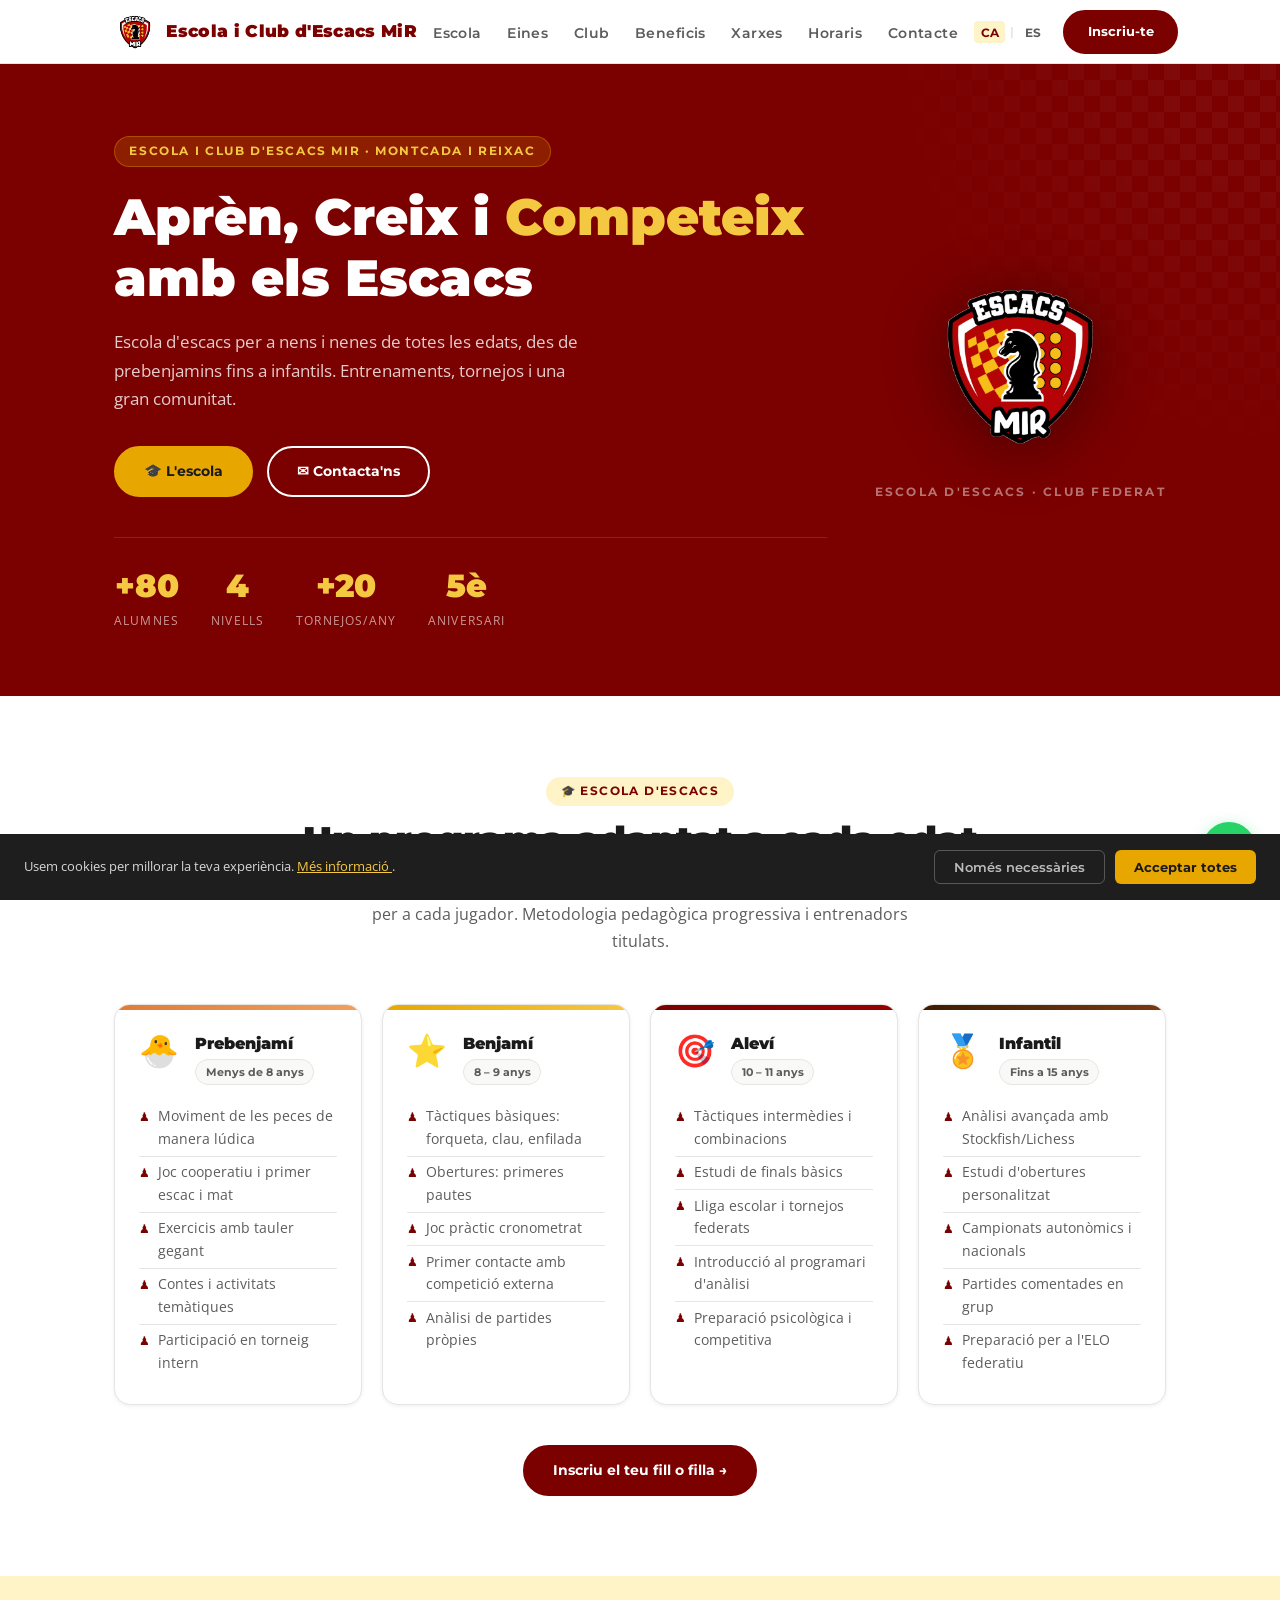
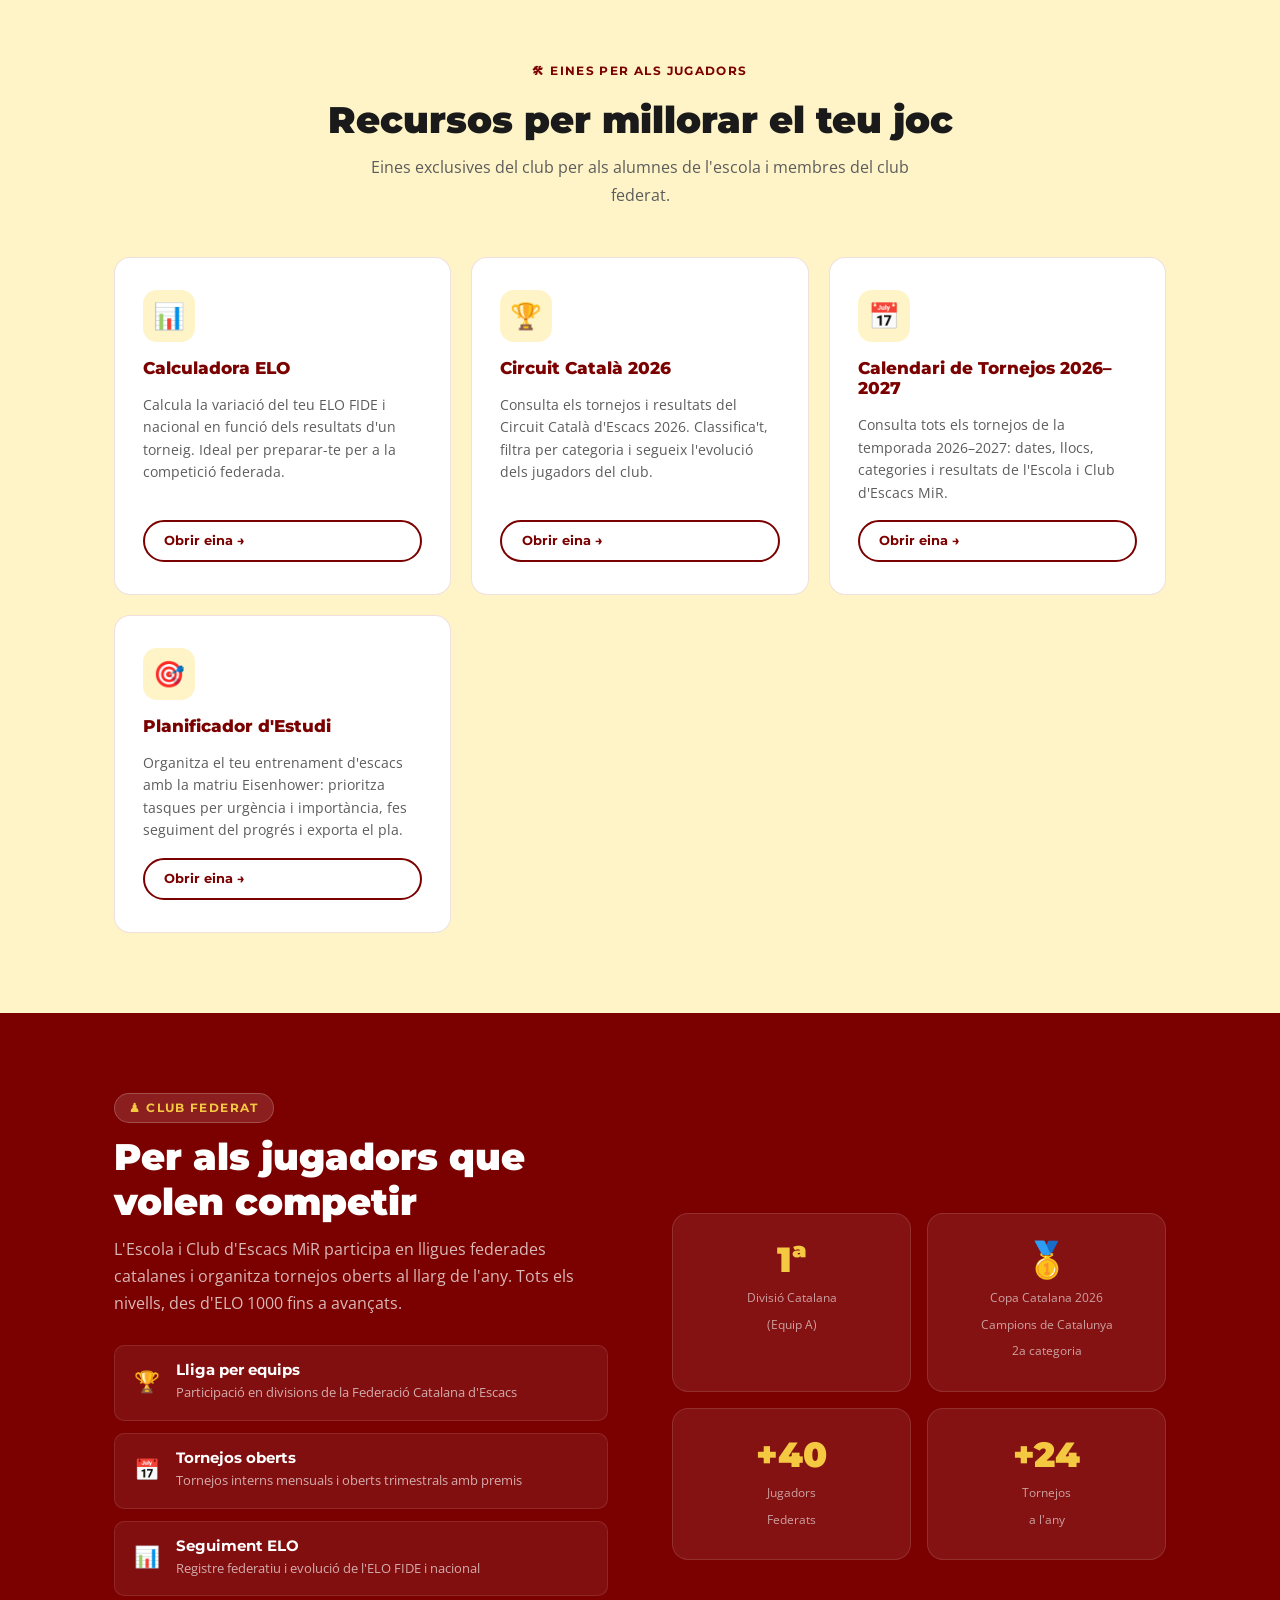
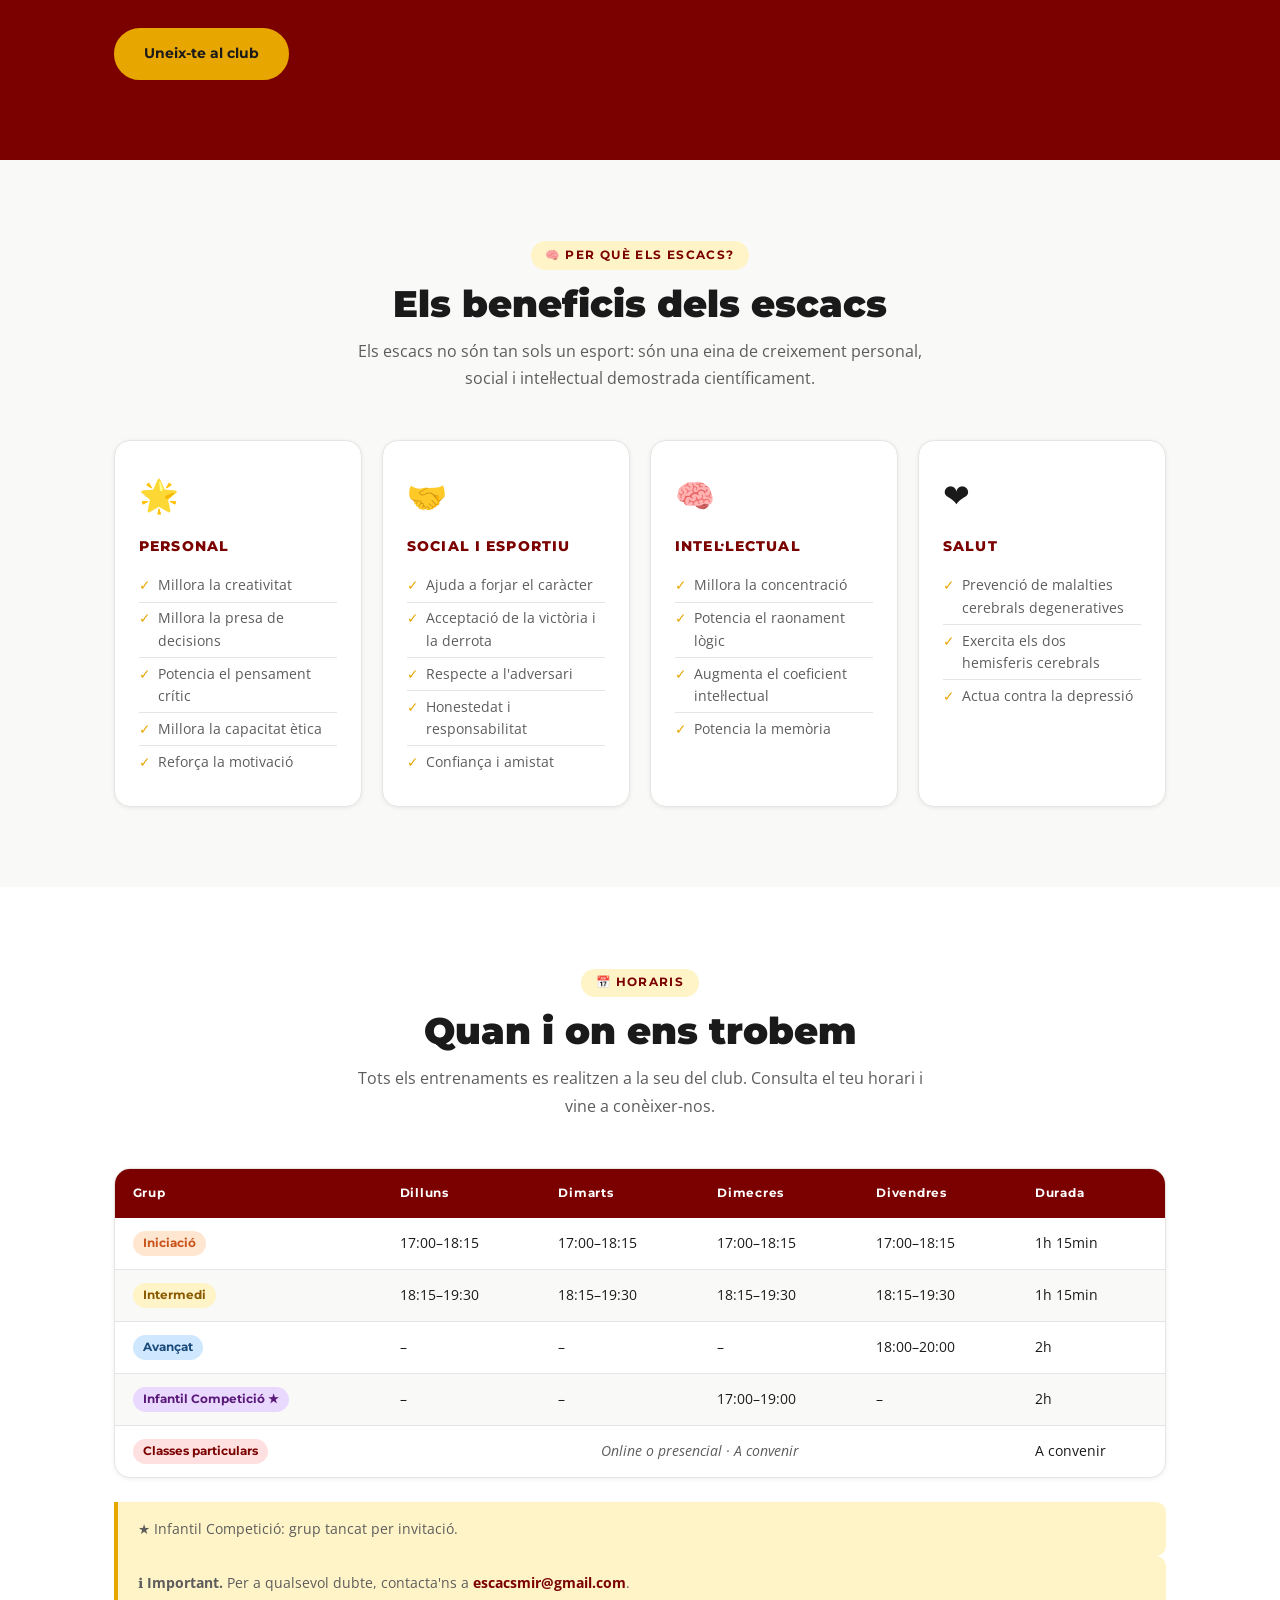
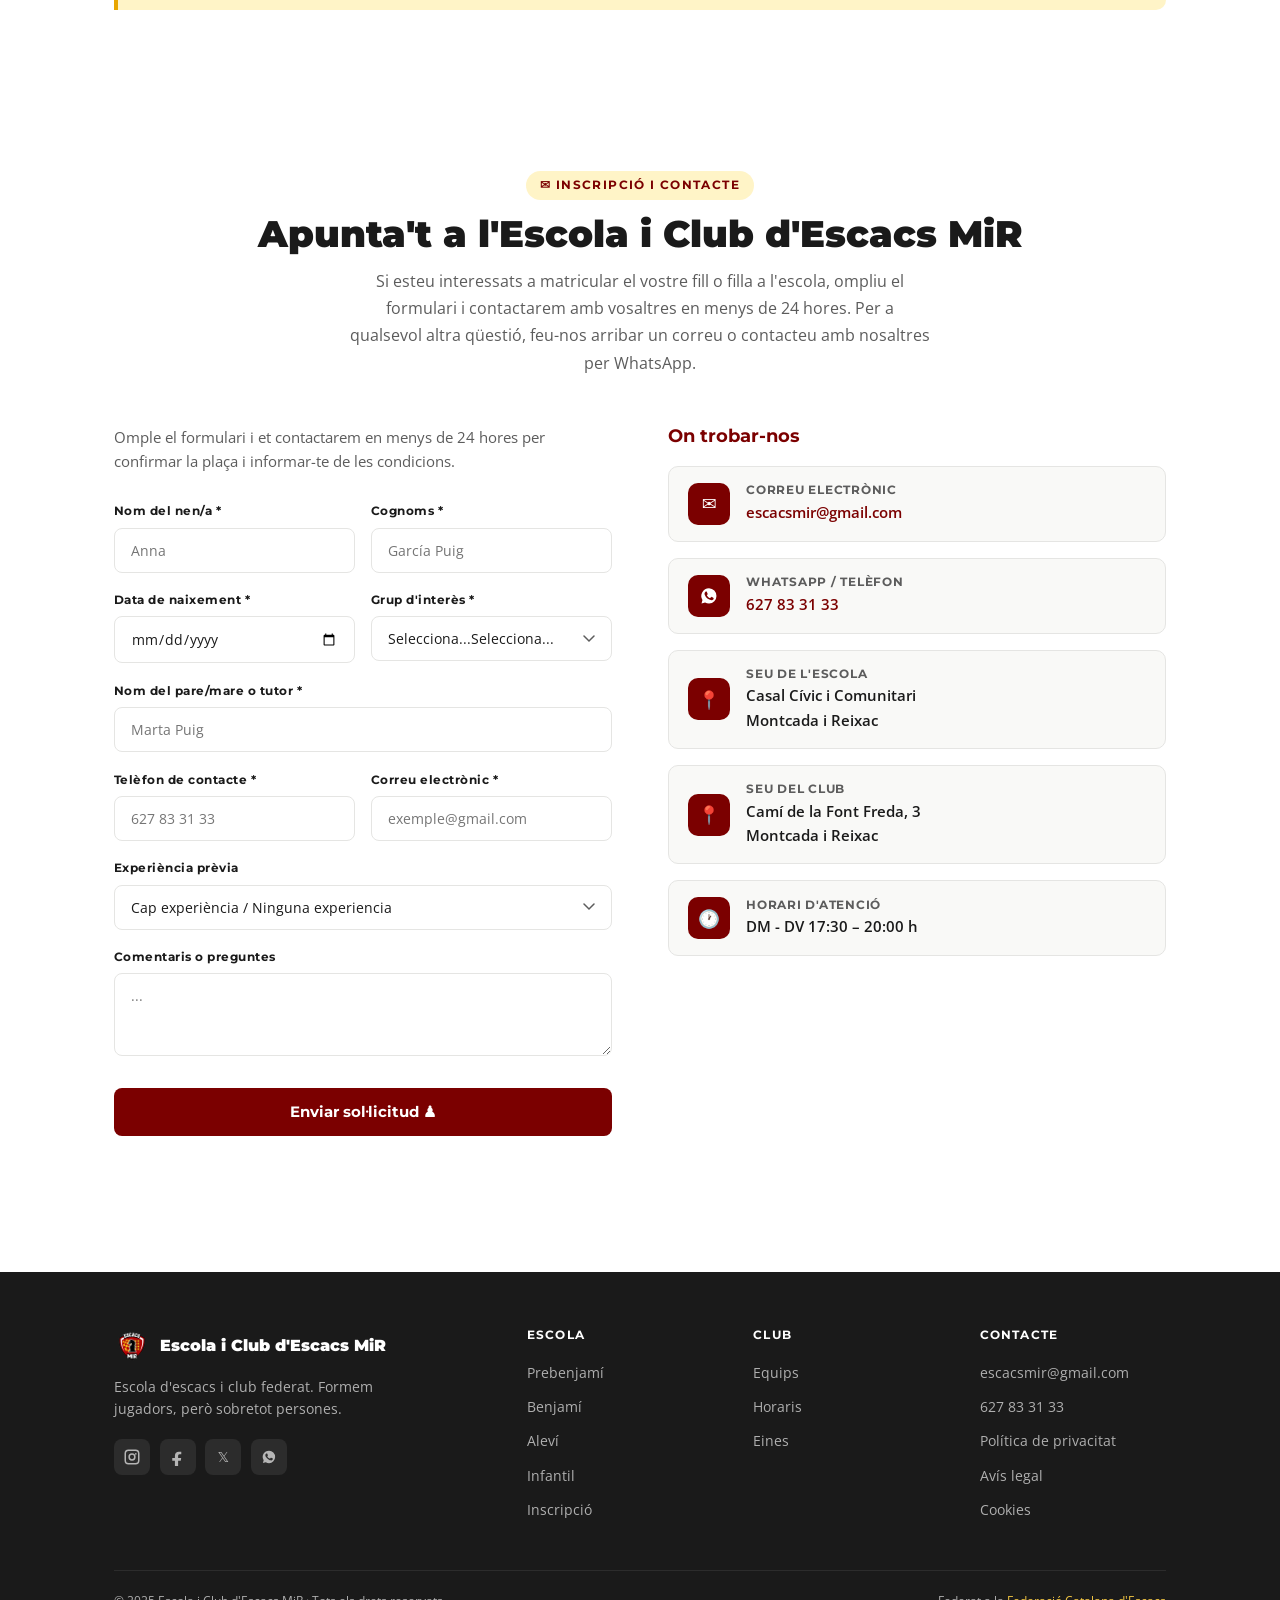
==== index.html @ c624a6e3 "fix: corregeix textos en catala" ====
<!DOCTYPE html>
<html lang="ca">
<head>
  <meta charset="UTF-8" />
  <meta name="viewport" content="width=device-width, initial-scale=1.0" />
  <title>Escola i Club d'Escacs MiR – Escola i Club Federat · Montcada i Reixac</title>
  <meta name="description" content="Escola i Club d'Escacs MiR: escola d'escacs per a nens de totes les edats i club federat federat. Aprèn, creix i competeix amb nosaltres a Montcada i Reixac." />

  <!-- Fonts -->
  <link rel="preconnect" href="https://fonts.googleapis.com" />
  <link href="https://fonts.googleapis.com/css2?family=Montserrat:wght@400;600;700;900&family=Open+Sans:wght@400;600&display=swap" rel="stylesheet" />

  <!-- CSS: tokens first, always -->
  <link rel="stylesheet" href="css/tokens.css" />
  <link rel="stylesheet" href="css/base.css" />
  <link rel="stylesheet" href="css/components.css" />

  <!-- Layout -->
  <link rel="stylesheet" href="css/layout/nav.css" />
  <link rel="stylesheet" href="css/layout/footer.css" />

  <!-- Sections -->
  <link rel="stylesheet" href="css/sections/hero.css" />
  <link rel="stylesheet" href="css/sections/escola.css" />
  <link rel="stylesheet" href="css/sections/eines.css" />
  <link rel="stylesheet" href="css/sections/competicio.css" />
  <link rel="stylesheet" href="css/sections/beneficis.css" />
  <link rel="stylesheet" href="css/sections/horaris.css" />
  <link rel="stylesheet" href="css/sections/contacte.css" />
  <link rel="stylesheet" href="css/sections/overlays.css" />
</head>
<body class="lang-ca">

<!-- ── NAVIGATION ── -->
<nav id="main-nav">
  <div class="nav-inner container">

    <a href="#inici" class="nav-logo">
      <img src="assets/logo escola transp.png" alt="Escola i Club d'Escacs MiR" />
      <span class="nav-logo-text">
        <span class="ca">Escola i Club d'Escacs MiR</span>
        <span class="es">Club Ajedrez MiR</span>
      </span>
    </a>

    <ul class="nav-links">
      <li><a href="#escola"><span class="ca">Escola</span><span class="es">Escuela</span></a></li>
      <li><a href="#eines"><span class="ca">Eines</span><span class="es">Herramientas</span></a></li>
      <li><a href="#competicio"><span class="ca">Club</span><span class="es">Club</span></a></li>
      <li><a href="beneficis.html"><span class="ca">Beneficis</span><span class="es">Beneficios</span></a></li>
      <li><a href="xarxes.html"><span class="ca">Xarxes</span><span class="es">Redes</span></a></li>
      <li><a href="#horaris"><span class="ca">Horaris</span><span class="es">Horarios</span></a></li>
      <li><a href="#contacte"><span class="ca">Contacte</span><span class="es">Contacto</span></a></li>
    </ul>

    <div class="nav-right">
      <div class="lang-toggle">
        <button class="lang-btn active" data-lang="ca">CA</button>
        <span>|</span>
        <button class="lang-btn" data-lang="es">ES</button>
      </div>
      <a href="#contacte" class="btn btn-maroon nav-cta">
        <span class="ca">Inscriu-te</span>
        <span class="es">Inscríbete</span>
      </a>
      <button class="nav-hamburger" aria-label="Menú" aria-expanded="false">
        <span></span><span></span><span></span>
      </button>
    </div>

  </div>
</nav>

<!-- ── MOBILE MENU ── -->
<div class="nav-mobile" role="dialog" aria-label="Menú">
  <ul>
    <li><a href="#escola"><span class="ca">Escola</span><span class="es">Escuela</span></a></li>
    <li><a href="#eines"><span class="ca">Eines</span><span class="es">Herramientas</span></a></li>
    <li><a href="#competicio"><span class="ca">Club federat</span><span class="es">Club federado</span></a></li>
    <li><a href="beneficis.html"><span class="ca">Beneficis</span><span class="es">Beneficios</span></a></li>
    <li><a href="xarxes.html"><span class="ca">Xarxes</span><span class="es">Redes</span></a></li>
    <li><a href="#horaris"><span class="ca">Horaris</span><span class="es">Horarios</span></a></li>
    <li><a href="#contacte"><span class="ca">Contacte</span><span class="es">Contacto</span></a></li>
  </ul>
  <a href="#contacte" class="btn btn-maroon">
    <span class="ca">Inscriu-te al club</span>
    <span class="es">Inscríbete al club</span>
  </a>
  <div class="lang-toggle" style="margin-top:1rem;">
    <button class="lang-btn active" data-lang="ca">CA</button>
    <span>|</span>
    <button class="lang-btn" data-lang="es">ES</button>
  </div>
</div>


<!-- ── HERO ── -->
<section class="hero" id="inici">
  <div class="hero-inner container">

    <div class="hero-content">
      <div class="hero-eyebrow">
        <span class="ca">Escola i Club d'Escacs MiR · Montcada i Reixac</span>
        <span class="es">Club Ajedrez MiR · Montcada i Reixac</span>
      </div>
      <h1>
        <span class="ca">Aprèn, Creix i <em>Competeix</em> amb els Escacs</span>
        <span class="es">Aprende, Crece y <em>Compite</em> con el Ajedrez</span>
      </h1>
      <p class="hero-lead">
        <span class="ca">Escola d'escacs per a nens i nenes de totes les edats, des de prebenjamins fins a infantils. Entrenaments, tornejos i una gran comunitat.</span>
        <span class="es">Escuela de ajedrez para niños y niñas de todas las edades, desde pre-benjamines hasta infantiles. Entrenamientos, torneos y una gran comunidad.</span>
      </p>
      <div class="hero-buttons">
        <a href="#escola" class="btn btn-primary">
          <span class="ca">🎓 L'escola</span>
          <span class="es">🎓 La escuela</span>
        </a>
        <a href="#contacte" class="btn btn-outline">
          <span class="ca">✉ Contacta'ns</span>
          <span class="es">✉ Contáctanos</span>
        </a>
      </div>
      <div class="hero-stats">
        <div class="stat-item">
          <span class="stat-num">+80</span>
          <span class="stat-label"><span class="ca">Alumnes</span><span class="es">Alumnos</span></span>
        </div>
        <div class="stat-item">
          <span class="stat-num">4</span>
          <span class="stat-label"><span class="ca">Nivells</span><span class="es">Niveles</span></span>
        </div>
        <div class="stat-item">
          <span class="stat-num">+20</span>
          <span class="stat-label"><span class="ca">Tornejos/any</span><span class="es">Torneos/año</span></span>
        </div>
        <div class="stat-item">
          <span class="stat-num">5è</span>
          <span class="stat-label"><span class="ca">Aniversari</span><span class="es">Aniversario</span></span>
        </div>
      </div>
    </div>

    <div class="hero-visual">
      <img class="hero-logo" src="assets/logo escola transp.png" alt="Escut de l'Escola i Club d'Escacs MiR" />
      <p class="hero-tagline">
        <span class="ca">Escola d'Escacs · Club Federat</span>
        <span class="es">Escuela de Ajedrez · Club Federado</span>
      </p>
    </div>

  </div>
</section>


<!-- ── ESCOLA ── -->
<section class="escola" id="escola">
  <div class="container">
    <div class="escola-header">
      <div class="section-eyebrow">
        <span class="ca">🎓 Escola d'Escacs</span>
        <span class="es">🎓 Escuela de Ajedrez</span>
      </div>
      <h2 class="section-title">
        <span class="ca">Un programa adaptat a cada edat</span>
        <span class="es">Un programa adaptado a cada edad</span>
      </h2>
      <p class="section-sub">
        <span class="ca">Des dels primers moviments fins a la competició federada, tenim un grup per a cada jugador. Metodologia pedagògica progressiva i entrenadors titulats.</span>
        <span class="es">Desde los primeros movimientos hasta la competición federada, tenemos un grupo para cada jugador. Metodología pedagógica progresiva y entrenadores titulados.</span>
      </p>
    </div>

    <div class="categories-grid">

      <!-- PRE-BENJAMÍ -->
      <div class="cat-card prebenjamin">
        <div class="cat-accent"></div>
        <div class="cat-top">
          <div class="cat-icon">🐣</div>
          <div class="cat-info">
            <h3><span class="ca">Prebenjamí</span><span class="es">Pre-Benjamín</span></h3>
            <span class="age-badge"><span class="ca">Menys de 8 anys</span><span class="es">Menos de 8 años</span></span>
          </div>
        </div>
        <div class="cat-body">
          <ul>
            <li><span class="ca">Moviment de les peces de manera lúdica</span><span class="es">Movimiento de las piezas de forma lúdica</span></li>
            <li><span class="ca">Joc cooperatiu i primer escac i mat</span><span class="es">Juego cooperativo y primer jaque mate</span></li>
            <li><span class="ca">Exercicis amb tauler gegant</span><span class="es">Ejercicios con tablero gigante</span></li>
            <li><span class="ca">Contes i activitats temàtiques</span><span class="es">Cuentos y actividades temáticas</span></li>
            <li><span class="ca">Participació en torneig intern</span><span class="es">Participación en torneo interno</span></li>
          </ul>
        </div>
      </div>

      <!-- BENJAMÍ -->
      <div class="cat-card benjamin">
        <div class="cat-accent"></div>
        <div class="cat-top">
          <div class="cat-icon">⭐</div>
          <div class="cat-info">
            <h3><span class="ca">Benjamí</span><span class="es">Benjamín</span></h3>
            <span class="age-badge">8 – 9 <span class="ca">anys</span><span class="es">años</span></span>
          </div>
        </div>
        <div class="cat-body">
          <ul>
            <li><span class="ca">Tàctiques bàsiques: forqueta, clau, enfilada</span><span class="es">Tácticas básicas: horquilla, clavada, ensartada</span></li>
            <li><span class="ca">Obertures: primeres pautes</span><span class="es">Aperturas: primeras pautas</span></li>
            <li><span class="ca">Joc pràctic cronometrat</span><span class="es">Juego práctico cronometrado</span></li>
            <li><span class="ca">Primer contacte amb competició externa</span><span class="es">Primer contacto con competición externa</span></li>
            <li><span class="ca">Anàlisi de partides pròpies</span><span class="es">Análisis de partidas propias</span></li>
          </ul>
        </div>
      </div>

      <!-- ALEVÍ -->
      <div class="cat-card alevi">
        <div class="cat-accent"></div>
        <div class="cat-top">
          <div class="cat-icon">🎯</div>
          <div class="cat-info">
            <h3><span class="ca">Aleví</span><span class="es">Alevín</span></h3>
            <span class="age-badge">10 – 11 <span class="ca">anys</span><span class="es">años</span></span>
          </div>
        </div>
        <div class="cat-body">
          <ul>
            <li><span class="ca">Tàctiques intermèdies i combinacions</span><span class="es">Tácticas intermedias y combinaciones</span></li>
            <li><span class="ca">Estudi de finals bàsics</span><span class="es">Estudio de finales básicos</span></li>
            <li><span class="ca">Lliga escolar i tornejos federats</span><span class="es">Liga escolar y torneos federados</span></li>
            <li><span class="ca">Introducció al programari d'anàlisi</span><span class="es">Introducción al software de análisis</span></li>
            <li><span class="ca">Preparació psicològica i competitiva</span><span class="es">Preparación psicológica y competitiva</span></li>
          </ul>
        </div>
      </div>

      <!-- INFANTIL -->
      <div class="cat-card infantil">
        <div class="cat-accent"></div>
        <div class="cat-top">
          <div class="cat-icon">🏅</div>
          <div class="cat-info">
            <h3><span class="ca">Infantil</span><span class="es">Infantil</span></h3>
            <span class="age-badge"><span class="ca">Fins a 15 anys</span><span class="es">Hasta 15 años</span></span>
          </div>
        </div>
        <div class="cat-body">
          <ul>
            <li><span class="ca">Anàlisi avançada amb Stockfish/Lichess</span><span class="es">Análisis avanzado con Stockfish/Lichess</span></li>
            <li><span class="ca">Estudi d'obertures personalitzat</span><span class="es">Estudio de aperturas personalizado</span></li>
            <li><span class="ca">Campionats autonòmics i nacionals</span><span class="es">Campeonatos autonómicos y nacionales</span></li>
            <li><span class="ca">Partides comentades en grup</span><span class="es">Partidas comentadas en grupo</span></li>
            <li><span class="ca">Preparació per a l'ELO federatiu</span><span class="es">Preparación para el ELO federativo</span></li>
          </ul>
        </div>
      </div>

    </div>

    <div class="escola-cta">
      <a href="#contacte" class="btn btn-maroon">
        <span class="ca">Inscriu el teu fill o filla →</span>
        <span class="es">Inscribe a tu hijo/a →</span>
      </a>
    </div>
  </div>
</section>


<!-- ── EINES (TOOLS) ── -->
<section class="eines" id="eines">
  <div class="container">
    <div class="eines-header">
      <div class="section-eyebrow">
        <span class="ca">🛠 Eines per als jugadors</span>
        <span class="es">🛠 Herramientas para jugadores</span>
      </div>
      <h2 class="section-title">
        <span class="ca">Recursos per millorar el teu joc</span>
        <span class="es">Recursos para mejorar tu juego</span>
      </h2>
      <p class="section-sub">
        <span class="ca">Eines exclusives del club per als alumnes de l'escola i membres del club federat.</span>
        <span class="es">Herramientas exclusivas del club para alumnos de la escuela y miembros del club federado.</span>
      </p>
    </div>

    <div class="eines-grid">

      <!-- Calculadora ELO -->
      <div class="eina-card">
        <div class="eina-icon">📊</div>
        <h3>
          <span class="ca">Calculadora ELO</span>
          <span class="es">Calculadora ELO</span>
        </h3>
        <p>
          <span class="ca">Calcula la variació del teu ELO FIDE i nacional en funció dels resultats d'un torneig. Ideal per preparar-te per a la competició federada.</span>
          <span class="es">Calcula la variación de tu ELO FIDE y nacional según los resultados de un torneo. Ideal para prepararte para la competición federada.</span>
        </p>
        <a href="eines/elo.html" class="btn btn-outline-dark btn-sm">
          <span class="ca">Obrir eina →</span>
          <span class="es">Abrir herramienta →</span>
        </a>
      </div>

      <!-- Circuit Català -->
      <div class="eina-card">
        <div class="eina-icon">🏆</div>
        <h3>
          <span class="ca">Circuit Català 2026</span>
          <span class="es">Circuit Català 2026</span>
        </h3>
        <p>
          <span class="ca">Consulta els tornejos i resultats del Circuit Català d'Escacs 2026. Classifica't, filtra per categoria i segueix l'evolució dels jugadors del club.</span>
          <span class="es">Consulta los torneos y resultados del Circuit Català d'Escacs 2026. Clasifícate, filtra por categoría y sigue la evolución de los jugadores del club.</span>
        </p>
        <a href="eines/circuit.html" class="btn btn-outline-dark btn-sm">
          <span class="ca">Obrir eina →</span>
          <span class="es">Abrir herramienta →</span>
        </a>
      </div>

      <!-- Calendari de Tornejos -->
      <div class="eina-card">
        <div class="eina-icon">📅</div>
        <h3>
          <span class="ca">Calendari de Tornejos 2026–2027</span>
          <span class="es">Calendario de Torneos 2026–2027</span>
        </h3>
        <p>
          <span class="ca">Consulta tots els tornejos de la temporada 2026–2027: dates, llocs, categories i resultats de l'Escola i Club d'Escacs MiR.</span>
          <span class="es">Consulta todos los torneos de la temporada 2026–2027: fechas, lugares, categorías y resultados del Club Ajedrez MiR.</span>
        </p>
        <a href="eines/calendari.html" class="btn btn-outline-dark btn-sm">
          <span class="ca">Obrir eina →</span>
          <span class="es">Abrir herramienta →</span>
        </a>
      </div>

      <!-- Planificador d'Estudi -->
      <div class="eina-card">
        <div class="eina-icon">🎯</div>
        <h3>
          <span class="ca">Planificador d'Estudi</span>
          <span class="es">Planificador de Estudio</span>
        </h3>
        <p>
          <span class="ca">Organitza el teu entrenament d'escacs amb la matriu Eisenhower: prioritza tasques per urgència i importància, fes seguiment del progrés i exporta el pla.</span>
          <span class="es">Organiza tu entrenamiento de ajedrez con la matriz Eisenhower: prioriza tareas por urgencia e importancia, haz seguimiento del progreso y exporta el plan.</span>
        </p>
        <a href="eines/planificador.html" class="btn btn-outline-dark btn-sm">
          <span class="ca">Obrir eina →</span>
          <span class="es">Abrir herramienta →</span>
        </a>
      </div>

    </div>
  </div>
</section>


<!-- ── COMPETICIÓ ── -->
<section class="competicio" id="competicio">
  <div class="container">
    <div class="competicio-inner">

      <div>
        <div class="section-eyebrow">
          <span class="ca">♟ Club Federat</span>
          <span class="es">♟ Club Federado</span>
        </div>
        <h2 class="section-title">
          <span class="ca">Per als jugadors que volen competir</span>
          <span class="es">Para los jugadores que quieren competir</span>
        </h2>
        <p class="section-sub">
          <span class="ca">L'Escola i Club d'Escacs MiR participa en lligues federades catalanes i organitza tornejos oberts al llarg de l'any. Tots els nivells, des d'ELO 1000 fins a avançats.</span>
          <span class="es">El Club Ajedrez MiR participa en ligas federadas catalanas y organiza torneos abiertos durante todo el año. Todos los niveles, desde ELO 1000 hasta avanzados.</span>
        </p>

        <div class="feat-list">
          <div class="feat-item">
            <span class="feat-icon">🏆</span>
            <div>
              <h4><span class="ca">Lliga per equips</span><span class="es">Liga por equipos</span></h4>
              <p><span class="ca">Participació en divisions de la Federació Catalana d'Escacs</span><span class="es">Participación en divisiones de la Federació Catalana d'Escacs</span></p>
            </div>
          </div>
          <div class="feat-item">
            <span class="feat-icon">📅</span>
            <div>
              <h4><span class="ca">Tornejos oberts</span><span class="es">Torneos abiertos</span></h4>
              <p><span class="ca">Tornejos interns mensuals i oberts trimestrals amb premis</span><span class="es">Torneos internos mensuales y abiertos trimestrales con premios</span></p>
            </div>
          </div>
          <div class="feat-item">
            <span class="feat-icon">📊</span>
            <div>
              <h4><span class="ca">Seguiment ELO</span><span class="es">Seguimiento ELO</span></h4>
              <p><span class="ca">Registre federatiu i evolució de l'ELO FIDE i nacional</span><span class="es">Registro federativo y evolución del ELO FIDE y nacional</span></p>
            </div>
          </div>
        </div>

        <a href="#contacte" class="btn btn-primary" style="margin-top:2rem;">
          <span class="ca">Uneix-te al club</span>
          <span class="es">Únete al club</span>
        </a>
      </div>

      <div class="comp-stats">
        <div class="comp-badge">
          <span class="comp-num">1ª</span>
          <span class="comp-lbl"><span class="ca">Divisió Catalana<br>(Equip A)</span><span class="es">División Catalana<br>(Equipo A)</span></span>
        </div>
        <div class="comp-badge">
          <span class="comp-num">🥇</span>
          <span class="comp-lbl"><span class="ca">Copa Catalana 2026<br>Campions de Catalunya<br>2a categoria</span><span class="es">Copa Catalana 2026<br>Campeones de Cataluña<br>2a categoría</span></span>
        </div>
        <div class="comp-badge">
          <span class="comp-num">+40</span>
          <span class="comp-lbl"><span class="ca">Jugadors<br>Federats</span><span class="es">Jugadores<br>Federados</span></span>
        </div>
        <div class="comp-badge">
          <span class="comp-num">+24</span>
          <span class="comp-lbl"><span class="ca">Tornejos<br>a l'any</span><span class="es">Torneos<br>al año</span></span>
        </div>
      </div>

    </div>
  </div>
</section>


<!-- ── BENEFICIS ── -->
<section class="beneficis" id="beneficis">
  <div class="container">
    <div class="beneficis-header">
      <div class="section-eyebrow">
        <span class="ca">🧠 Per què els escacs?</span>
        <span class="es">🧠 ¿Por qué el ajedrez?</span>
      </div>
      <h2 class="section-title">
        <span class="ca">Els beneficis dels escacs</span>
        <span class="es">Los beneficios del ajedrez</span>
      </h2>
      <p class="section-sub">
        <span class="ca">Els escacs no són tan sols un esport: són una eina de creixement personal, social i intel·lectual demostrada científicament.</span>
        <span class="es">El ajedrez no es solo un deporte: es una herramienta de crecimiento personal, social e intelectual demostrada científicamente.</span>
      </p>
    </div>

    <div class="beneficis-grid">

      <div class="ben-card">
        <span class="ben-icon">🌟</span>
        <h3><span class="ca">Personal</span><span class="es">Personal</span></h3>
        <ul>
          <li><span class="ca">Millora la creativitat</span><span class="es">Mejora la creatividad</span></li>
          <li><span class="ca">Millora la presa de decisions</span><span class="es">Mejora la toma de decisiones</span></li>
          <li><span class="ca">Potencia el pensament crític</span><span class="es">Potencia el pensamiento crítico</span></li>
          <li><span class="ca">Millora la capacitat ètica</span><span class="es">Mejora la capacidad ética</span></li>
          <li><span class="ca">Reforça la motivació</span><span class="es">Refuerza la motivación</span></li>
        </ul>
      </div>

      <div class="ben-card">
        <span class="ben-icon">🤝</span>
        <h3><span class="ca">Social i Esportiu</span><span class="es">Social y Deportivo</span></h3>
        <ul>
          <li><span class="ca">Ajuda a forjar el caràcter</span><span class="es">Ayuda a forjar el carácter</span></li>
          <li><span class="ca">Acceptació de la victòria i la derrota</span><span class="es">Aceptación de la victoria y la derrota</span></li>
          <li><span class="ca">Respecte a l'adversari</span><span class="es">Respeto al adversario</span></li>
          <li><span class="ca">Honestedat i responsabilitat</span><span class="es">Honestidad y responsabilidad</span></li>
          <li><span class="ca">Confiança i amistat</span><span class="es">Confianza y amistad</span></li>
        </ul>
      </div>

      <div class="ben-card">
        <span class="ben-icon">🧠</span>
        <h3><span class="ca">Intel·lectual</span><span class="es">Intelectual</span></h3>
        <ul>
          <li><span class="ca">Millora la concentració</span><span class="es">Mejora la concentración</span></li>
          <li><span class="ca">Potencia el raonament lògic</span><span class="es">Potencia el razonamiento lógico</span></li>
          <li><span class="ca">Augmenta el coeficient intel·lectual</span><span class="es">Aumenta el coeficiente intelectual</span></li>
          <li><span class="ca">Potencia la memòria</span><span class="es">Potencia la memoria</span></li>
        </ul>
      </div>

      <div class="ben-card">
        <span class="ben-icon">❤️</span>
        <h3><span class="ca">Salut</span><span class="es">Salud</span></h3>
        <ul>
          <li><span class="ca">Prevenció de malalties cerebrals degeneratives</span><span class="es">Prevención de enfermedades cerebrales degenerativas</span></li>
          <li><span class="ca">Exercita els dos hemisferis cerebrals</span><span class="es">Ejercita los dos hemisferios cerebrales</span></li>
          <li><span class="ca">Actua contra la depressió</span><span class="es">Actúa contra la depresión</span></li>
        </ul>
      </div>

    </div>
  </div>
</section>


<!-- ── HORARIS ── -->
<section class="horaris" id="horaris">
  <div class="container">
    <div class="horaris-header">
      <div class="section-eyebrow">
        <span class="ca">📅 Horaris</span>
        <span class="es">📅 Horarios</span>
      </div>
      <h2 class="section-title">
        <span class="ca">Quan i on ens trobem</span>
        <span class="es">Cuándo y dónde nos encontramos</span>
      </h2>
      <p class="section-sub">
        <span class="ca">Tots els entrenaments es realitzen a la seu del club. Consulta el teu horari i vine a conèixer-nos.</span>
        <span class="es">Todos los entrenamientos se realizan en la sede del club. Consulta tu horario y ven a conocernos.</span>
      </p>
    </div>

    <div class="table-wrap">
      <table class="horaris-table">
        <thead>
          <tr>
            <th><span class="ca">Grup</span><span class="es">Grupo</span></th>
            <th><span class="ca">Dilluns</span><span class="es">Lunes</span></th>
            <th><span class="ca">Dimarts</span><span class="es">Martes</span></th>
            <th><span class="ca">Dimecres</span><span class="es">Miércoles</span></th>
            <th><span class="ca">Divendres</span><span class="es">Viernes</span></th>
            <th><span class="ca">Durada</span><span class="es">Duración</span></th>
          </tr>
        </thead>
        <tbody>
          <tr>
            <td><span class="nivel-tag tag-pre"><span class="ca">Iniciació</span><span class="es">Iniciación</span></span></td>
            <td>17:00–18:15</td><td>17:00–18:15</td><td>17:00–18:15</td><td>17:00–18:15</td><td>1h 15min</td>
          </tr>
          <tr>
            <td><span class="nivel-tag tag-ben"><span class="ca">Intermedi</span><span class="es">Intermedio</span></span></td>
            <td>18:15–19:30</td><td>18:15–19:30</td><td>18:15–19:30</td><td>18:15–19:30</td><td>1h 15min</td>
          </tr>
          <tr>
            <td><span class="nivel-tag tag-club"><span class="ca">Avançat</span><span class="es">Avanzado</span></span></td>
            <td>–</td><td>–</td><td>–</td><td>18:00–20:00</td><td>2h</td>
          </tr>
          <tr>
            <td><span class="nivel-tag tag-inf"><span class="ca">Infantil Competició ★</span><span class="es">Infantil Competición ★</span></span></td>
            <td>–</td><td>–</td><td>17:00–19:00</td><td>–</td><td>2h</td>
          </tr>
          <tr>
            <td><span class="nivel-tag tag-ale"><span class="ca">Classes particulars</span><span class="es">Clases particulares</span></span></td>
            <td colspan="4" style="text-align:center; color: var(--text-m); font-style: italic;">
              <span class="ca">Online o presencial · A convenir</span>
              <span class="es">Online o presencial · A convenir</span>
            </td>
            <td><span class="ca">A convenir</span><span class="es">A convenir</span></td>
          </tr>
        </tbody>
      </table>
    </div>
    <p class="horaris-note" style="margin-top: 12px; font-size: 0.85em; color: var(--text-m);">
      ★ <span class="ca">Infantil Competició: grup tancat per invitació.</span>
      <span class="es">Infantil Competición: grupo cerrado por invitación.</span>
    </p>

    <p class="horaris-note">
      ℹ️ <strong><span class="ca">Important.</span><span class="es">Importante.</span></strong>
      <span class="ca"> Per a qualsevol dubte, contacta'ns a </span>
      <span class="es"> Para cualquier duda, contáctanos en </span>
      <a href="mailto:escacsmir@gmail.com">escacsmir@gmail.com</a>.
    </p>
  </div>
</section>




<!-- ── CONTACTE / INSCRIPCIÓ ── -->
<section class="contacte" id="contacte">
  <div class="container">
    <div class="contacte-header">
      <div class="section-eyebrow">
        <span class="ca">✉ Inscripció i Contacte</span>
        <span class="es">✉ Inscripción y Contacto</span>
      </div>
      <h2 class="section-title">
        <span class="ca">Apunta't a l'Escola i Club d'Escacs MiR</span>
        <span class="es">Apúntate al Club Ajedrez MiR</span>
      </h2>
      <p class="section-sub">
        <span class="ca">Si esteu interessats a matricular el vostre fill o filla a l'escola, ompliu el formulari i contactarem amb vosaltres en menys de 24 hores. Per a qualsevol altra qüestió, feu-nos arribar un correu o contacteu amb nosaltres per WhatsApp.</span>
        <span class="es">Si estáis interesados en matricular a vuestro hijo en la escuela, rellenad el formulario y contactaremos con vosotros en menos de 24 horas. Para cualquier otra cuestión, enviadnos un correo o contactad con nosotros por WhatsApp.</span>
      </p>
    </div>

    <div class="contacte-inner">

      <!-- FORM -->
      <div>
        <p class="form-lead">
          <span class="ca">Omple el formulari i et contactarem en menys de 24 hores per confirmar la plaça i informar-te de les condicions.</span>
          <span class="es">Rellena el formulario y te contactaremos en menos de 24 horas para confirmar la plaza e informarte de las condiciones.</span>
        </p>
        <form action="https://formspree.io/f/xrewzewr" method="POST">
          <div class="form-row">
            <div class="form-group">
              <label><span class="ca">Nom del nen/a *</span><span class="es">Nombre del niño/a *</span></label>
              <input type="text" name="Nom del nen/a" placeholder="Anna" required />
            </div>
            <div class="form-group">
              <label><span class="ca">Cognoms *</span><span class="es">Apellidos *</span></label>
              <input type="text" name="Cognoms" placeholder="García Puig" required />
            </div>
          </div>
          <div class="form-row">
            <div class="form-group">
              <label><span class="ca">Data de naixement *</span><span class="es">Fecha de nacimiento *</span></label>
              <input type="date" name="Data de naixement" required />
            </div>
            <div class="form-group">
              <label><span class="ca">Grup d'interès *</span><span class="es">Grupo de interés *</span></label>
              <select name="Grup d'interès" required>
                <option value=""><span class="ca">Selecciona...</span><span class="es">Selecciona...</span></option>
                <option value="pre-benjami">Prebenjamí / Pre-Benjamín (&lt;8)</option>
                <option value="benjami">Benjamí / Benjamín (8–9)</option>
                <option value="alevi">Aleví / Alevín (10–11)</option>
                <option value="infantil">Infantil (12–15)</option>
                <option value="club">Club Federat / Federado</option>
              </select>
            </div>
          </div>
          <div class="form-group">
            <label><span class="ca">Nom del pare/mare o tutor *</span><span class="es">Nombre del padre/madre o tutor *</span></label>
            <input type="text" name="Nom del pare/mare o tutor" placeholder="Marta Puig" required />
          </div>
          <div class="form-row">
            <div class="form-group">
              <label><span class="ca">Telèfon de contacte *</span><span class="es">Teléfono de contacto *</span></label>
              <input type="tel" name="Telèfon de contacte" placeholder="627 83 31 33" required />
            </div>
            <div class="form-group">
              <label><span class="ca">Correu electrònic *</span><span class="es">Correo electrónico *</span></label>
              <input type="email" name="Correu electrònic" placeholder="exemple@gmail.com" required />
            </div>
          </div>
          <div class="form-group">
            <label><span class="ca">Experiència prèvia</span><span class="es">Experiencia previa</span></label>
            <select name="experiencia">
              <option value="cap">Cap experiència / Ninguna experiencia</option>
              <option value="basica">Conec les regles bàsiques / Conozco las reglas básicas</option>
              <option value="1-2anys">Jugo des de fa 1-2 anys / Juego desde hace 1-2 años</option>
              <option value="elo">Tinc ELO federatiu / Tengo ELO federativo</option>
            </select>
          </div>
          <div class="form-group">
            <label><span class="ca">Comentaris o preguntes</span><span class="es">Comentarios o preguntas</span></label>
            <textarea name="comentaris" rows="3" placeholder="..."></textarea>
          </div>
          <button type="submit" class="form-submit">
            <span class="ca">Enviar sol·licitud ♟</span>
            <span class="es">Enviar solicitud ♟</span>
          </button>
        </form>
      </div>

      <!-- CONTACT INFO -->
      <div class="contact-side">
        <h3 class="contact-side-title">
          <span class="ca">On trobar-nos</span>
          <span class="es">Dónde encontrarnos</span>
        </h3>

        <div class="contact-item">
          <div class="contact-icon">✉</div>
          <div>
            <h4><span class="ca">Correu electrònic</span><span class="es">Correo electrónico</span></h4>
            <p><a href="mailto:escacsmir@gmail.com">escacsmir@gmail.com</a></p>
          </div>
        </div>

        <div class="contact-item">
          <div class="contact-icon">
            <svg class="contact-icon-svg" viewBox="0 0 24 24" aria-hidden="true" focusable="false">
              <path d="M12.04 3.5a8.42 8.42 0 0 0-7.18 12.82l-1.02 3.78 3.88-1a8.39 8.39 0 0 0 4.32 1.19h.01a8.4 8.4 0 0 0-.01-16.79Zm4.95 11.86c-.21.58-1.2 1.1-1.67 1.17-.43.06-.96.09-1.55-.1-.36-.12-.82-.27-1.41-.53-2.48-1.07-4.1-3.58-4.22-3.75-.12-.16-1.01-1.34-1.01-2.55 0-1.22.64-1.82.87-2.07.23-.25.5-.31.67-.31h.48c.15 0 .36-.06.56.43.21.51.72 1.76.78 1.88.06.13.1.29.02.46-.08.17-.12.28-.25.43-.12.15-.26.34-.37.46-.12.13-.25.27-.11.52.13.25.59.98 1.27 1.58.87.78 1.6 1.02 1.85 1.15.25.13.4.11.55-.06.15-.17.63-.73.8-.98.17-.25.34-.21.57-.13.23.08 1.49.7 1.74.83.25.13.42.19.48.29.06.1.06.61-.15 1.19Z" />
            </svg>
          </div>
          <div>
            <h4>WhatsApp / <span class="ca">Telèfon</span><span class="es">Teléfono</span></h4>
            <p><a href="tel:+34627833133">627 83 31 33</a></p>
          </div>
        </div>

        <div class="contact-item">
          <div class="contact-icon">📍</div>
          <div>
            <h4><span class="ca">Seu de l'Escola</span><span class="es">Sede de la escuela</span></h4>
            <p>Casal Cívic i Comunitari<br>Montcada i Reixac</p>
          </div>
        </div>

        <div class="contact-item">
          <div class="contact-icon">📍</div>
          <div>
            <h4><span class="ca">Seu del Club</span><span class="es">Sede del club</span></h4>
            <p>Camí de la Font Freda, 3<br>Montcada i Reixac</p>
          </div>
        </div>

        <div class="contact-item">
          <div class="contact-icon">🕐</div>
          <div>
            <h4><span class="ca">Horari d'atenció</span><span class="es">Horario de atención</span></h4>
            <p><span class="ca">DM - DV 17:30 – 20:00 h</span><span class="es">M - V 17:30 – 20:00 h</span></p>
          </div>
        </div>

        <div class="map-embed">
          <iframe
            src="https://www.google.com/maps?hl=ca&saddr=Casal+C%C3%ADvic+i+Comunitari+Montcada+i+Reixac&daddr=Cam%C3%AD+de+la+Font+Freda,+3,+Montcada+i+Reixac&output=embed"
            width="100%" height="315"
            style="border:0; display:block;"
            allowfullscreen="" loading="lazy"
            referrerpolicy="no-referrer-when-downgrade"
            title="Mapa de la seu de l'Escola i la seu del Club">
          </iframe>
        </div>

      </div>

    </div>
  </div>
</section>


<!-- ── FOOTER ── -->
<footer>
  <div class="container">
    <div class="footer-inner">

      <div class="footer-brand">
        <div class="brand-logo">
          <img src="assets/logo escola transp.png" alt="Escola i Club d'Escacs MiR" />
          <span class="brand-name">
            <span class="ca">Escola i Club d'Escacs MiR</span>
            <span class="es">Club Ajedrez MiR</span>
          </span>
        </div>
        <p>
          <span class="ca">Escola d'escacs i club federat. Formem jugadors, però sobretot persones.</span>
          <span class="es">Escuela de ajedrez y club federado. Formamos jugadores, pero sobre todo personas.</span>
        </p>
        <div class="social-row">
          <a href="https://www.instagram.com/escolaescacsmontcada" class="social-btn" target="_blank" rel="noopener" title="Instagram" aria-label="Instagram">
            <svg class="social-icon-svg" viewBox="0 0 24 24" aria-hidden="true" focusable="false">
              <path d="M7.35 2h9.3A5.35 5.35 0 0 1 22 7.35v9.3A5.35 5.35 0 0 1 16.65 22h-9.3A5.35 5.35 0 0 1 2 16.65v-9.3A5.35 5.35 0 0 1 7.35 2Zm0 2A3.35 3.35 0 0 0 4 7.35v9.3A3.35 3.35 0 0 0 7.35 20h9.3A3.35 3.35 0 0 0 20 16.65v-9.3A3.35 3.35 0 0 0 16.65 4h-9.3ZM12 7.15A4.85 4.85 0 1 1 12 16.85 4.85 4.85 0 0 1 12 7.15Zm0 2A2.85 2.85 0 1 0 12 14.85 2.85 2.85 0 0 0 12 9.15Zm5.1-2.35a1.1 1.1 0 1 1 0 2.2 1.1 1.1 0 0 1 0-2.2Z" />
            </svg>
          </a>
          <a href="https://www.facebook.com/groups/escolaescacsmir/" class="social-btn" target="_blank" rel="noopener" title="Facebook" aria-label="Facebook">
            <svg class="social-icon-svg" viewBox="0 0 24 24" aria-hidden="true" focusable="false">
              <path d="M14.2 8.35h2.18V5.02a24.66 24.66 0 0 0-3.18-.17c-3.15 0-5.31 1.93-5.31 5.45v3.05H4.34v3.73h3.55V24h4.26v-6.92h3.53l.56-3.73h-4.09v-2.68c0-1.08.31-2.32 2.05-2.32Z" />
            </svg>
          </a>
          <a href="https://twitter.com/escolaescacsmir" class="social-btn" target="_blank" rel="noopener" title="X (Twitter)">𝕏</a>
          <a href="https://wa.me/34627833133" class="social-btn" target="_blank" rel="noopener" title="WhatsApp" aria-label="WhatsApp">
            <svg class="social-icon-svg" viewBox="0 0 24 24" aria-hidden="true" focusable="false">
              <path d="M12.04 3.5a8.42 8.42 0 0 0-7.18 12.82l-1.02 3.78 3.88-1a8.39 8.39 0 0 0 4.32 1.19h.01a8.4 8.4 0 0 0-.01-16.79Zm4.95 11.86c-.21.58-1.2 1.1-1.67 1.17-.43.06-.96.09-1.55-.1-.36-.12-.82-.27-1.41-.53-2.48-1.07-4.1-3.58-4.22-3.75-.12-.16-1.01-1.34-1.01-2.55 0-1.22.64-1.82.87-2.07.23-.25.5-.31.67-.31h.48c.15 0 .36-.06.56.43.21.51.72 1.76.78 1.88.06.13.1.29.02.46-.08.17-.12.28-.25.43-.12.15-.26.34-.37.46-.12.13-.25.27-.11.52.13.25.59.98 1.27 1.58.87.78 1.6 1.02 1.85 1.15.25.13.4.11.55-.06.15-.17.63-.73.8-.98.17-.25.34-.21.57-.13.23.08 1.49.7 1.74.83.25.13.42.19.48.29.06.1.06.61-.15 1.19Z" />
            </svg>
          </a>
        </div>
      </div>

      <div class="footer-col">
        <h4><span class="ca">Escola</span><span class="es">Escuela</span></h4>
        <ul>
          <li><a href="#escola"><span class="ca">Prebenjamí</span><span class="es">Pre-Benjamín</span></a></li>
          <li><a href="#escola"><span class="ca">Benjamí</span><span class="es">Benjamín</span></a></li>
          <li><a href="#escola"><span class="ca">Aleví</span><span class="es">Alevín</span></a></li>
          <li><a href="#escola"><span class="ca">Infantil</span><span class="es">Infantil</span></a></li>
          <li><a href="#contacte"><span class="ca">Inscripció</span><span class="es">Inscripción</span></a></li>
        </ul>
      </div>

      <div class="footer-col">
        <h4><span class="ca">Club</span><span class="es">Club</span></h4>
        <ul>
          <li><a href="#competicio"><span class="ca">Equips</span><span class="es">Equipos</span></a></li>
          <li><a href="#horaris"><span class="ca">Horaris</span><span class="es">Horarios</span></a></li>
          <li><a href="#eines"><span class="ca">Eines</span><span class="es">Herramientas</span></a></li>
        </ul>
      </div>

      <div class="footer-col">
        <h4><span class="ca">Contacte</span><span class="es">Contacto</span></h4>
        <ul>
          <li><a href="mailto:escacsmir@gmail.com">escacsmir@gmail.com</a></li>
          <li><a href="tel:+34627833133">627 83 31 33</a></li>
          <li><a href="politica-privacitat.html"><span class="ca">Política de privacitat</span><span class="es">Política de privacidad</span></a></li>
          <li><a href="avis-legal.html"><span class="ca">Avís legal</span><span class="es">Aviso legal</span></a></li>
          <li><a href="cookies.html"><span class="ca">Cookies</span><span class="es">Cookies</span></a></li>
        </ul>
      </div>

    </div>

    <div class="footer-bottom">
      <span>© 2025 Escola i Club d'Escacs MiR · <span class="ca">Tots els drets reservats</span><span class="es">Todos los derechos reservados</span></span>
      <span><span class="ca">Federat a la </span><span class="es">Federado en la </span><a href="https://www.escacs.cat/" target="_blank" rel="noopener">Federació Catalana d'Escacs</a></span>
    </div>
  </div>
</footer>


<!-- ── FLOATING WHATSAPP ── -->
<a href="https://wa.me/34627833133" class="whatsapp-float" target="_blank" rel="noopener"
   title="WhatsApp">💬</a>

<!-- ── COOKIE BANNER ── -->
<div class="cookie-banner" id="cookieBanner">
  <p>
    <span class="ca">Usem cookies per millorar la teva experiència. </span>
    <span class="es">Usamos cookies para mejorar tu experiencia. </span>
    <a href="cookies.html">
      <span class="ca">Més informació</span>
      <span class="es">Más información</span>
    </a>.
  </p>
  <div class="cookie-buttons">
    <button class="cookie-decline">
      <span class="ca">Només necessàries</span>
      <span class="es">Solo necesarias</span>
    </button>
    <button class="cookie-accept">
      <span class="ca">Acceptar totes</span>
      <span class="es">Aceptar todas</span>
    </button>
  </div>
</div>

<script src="js/main.js" defer></script>
</body>
</html>
---- css/tokens.css ----
/* ── DESIGN TOKENS ── */
:root {
  /* Brand colours (Manual d'identitat MiR) */
  --maroon:    #7B0000;
  --maroon-d:  #5A0000;
  --maroon-l:  #9A0000;
  --gold:      #E8A600;
  --gold-l:    #F5C842;
  --cream:     #FFF4C7;
  --cream-d:   #F0E49A;

  /* Neutrals */
  --dark:      #1A1A1A;
  --white:     #FFFFFF;
  --bg:        #F9F9F7;
  --text:      #1A1A1A;
  --text-m:    #5C5C5C;
  --border:    #E5E5E3;

  /* Shape & elevation */
  --radius:    10px;
  --radius-lg: 16px;
  --shadow-s:  0 1px 4px rgba(0,0,0,0.07);
  --shadow:    0 4px 16px rgba(0,0,0,0.09);
  --shadow-lg: 0 8px 32px rgba(0,0,0,0.12);

  /* Layout */
  --nav-h:  64px;
  --max-w: 1100px;
  --sec-py: 80px;
}
---- css/base.css ----
/* ── RESET & BASE ── */
*, *::before, *::after { box-sizing: border-box; margin: 0; padding: 0; }
html { scroll-behavior: smooth; -webkit-text-size-adjust: 100%; }

body {
  font-family: 'Open Sans', system-ui, sans-serif;
  background: var(--bg);
  color: var(--text);
  line-height: 1.65;
  -webkit-font-smoothing: antialiased;
}

h1, h2, h3, h4 {
  font-family: 'Montserrat', sans-serif;
  line-height: 1.2;
  font-weight: 700;
}

a { color: inherit; text-decoration: none; }
img { display: block; max-width: 100%; }
ul { list-style: none; }

.container {
  max-width: var(--max-w);
  margin: 0 auto;
  padding: 0 24px;
}

/* ── BILINGÜISME CA / ES ── */
/* Per defecte mostra català, amaga castellà */
.es { display: none; }

/* Quan el body té .lang-es, inverteix */
body.lang-es .es { display: revert; }
body.lang-es .ca { display: none; }
---- css/components.css ----
/* ── SHARED COMPONENTS ── */

/* Buttons */
.btn {
  display: inline-flex;
  align-items: center;
  gap: .4rem;
  padding: .75rem 1.75rem;
  border-radius: 50px;
  font-family: 'Montserrat', sans-serif;
  font-weight: 700;
  font-size: .9rem;
  cursor: pointer;
  transition: transform .15s, box-shadow .15s, background .15s;
  border: 2px solid transparent;
  text-align: center;
  white-space: nowrap;
}
.btn:hover { transform: translateY(-2px); box-shadow: var(--shadow); }

.btn-primary  { background: var(--gold); color: var(--dark); border-color: var(--gold); }
.btn-primary:hover { background: var(--gold-l); }

.btn-maroon   { background: var(--maroon); color: var(--white); border-color: var(--maroon); }
.btn-maroon:hover { background: var(--maroon-d); }

.btn-outline  { background: transparent; border-color: var(--white); color: var(--white); }
.btn-outline:hover { background: rgba(255,255,255,.12); }

.btn-outline-dark { background: transparent; border-color: var(--maroon); color: var(--maroon); }
.btn-outline-dark:hover { background: var(--maroon); color: var(--white); }

.btn-sm { padding: .5rem 1.2rem; font-size: .82rem; }

/* Section labels */
.section-eyebrow {
  display: inline-block;
  background: var(--cream);
  color: var(--maroon);
  font-family: 'Montserrat', sans-serif;
  font-weight: 700;
  font-size: .72rem;
  letter-spacing: .12em;
  text-transform: uppercase;
  padding: .3rem .9rem;
  border-radius: 50px;
  margin-bottom: .75rem;
}

.section-title {
  font-size: clamp(1.6rem, 3.5vw, 2.3rem);
  font-weight: 900;
  margin-bottom: .75rem;
}

.section-sub {
  font-size: 1rem;
  color: var(--text-m);
  max-width: 580px;
  line-height: 1.7;
}

/* Section padding helper */
.section-pad { padding: var(--sec-py) 0; }
---- css/layout/nav.css ----
/* ── NAVIGATION ── */
nav {
  position: sticky;
  top: 0;
  z-index: 999;
  background: var(--white);
  border-bottom: 1px solid var(--border);
  height: var(--nav-h);
}
nav.scrolled { box-shadow: var(--shadow-s); }

.nav-inner {
  display: flex;
  align-items: center;
  justify-content: space-between;
  height: var(--nav-h);
  gap: 1rem;
}

/* Logo */
.nav-logo {
  display: flex;
  align-items: center;
  gap: .65rem;
  flex-shrink: 0;
}
.nav-logo img {
  height: 42px;
  width: auto;
}
.nav-logo-text {
  font-family: 'Montserrat', sans-serif;
  font-weight: 900;
  font-size: 1.05rem;
  color: var(--maroon);
  letter-spacing: .02em;
}

/* Links */
.nav-links {
  display: flex;
  align-items: center;
  gap: 1.6rem;
}
.nav-links a {
  font-family: 'Montserrat', sans-serif;
  font-weight: 600;
  font-size: .85rem;
  color: var(--text-m);
  letter-spacing: .03em;
  transition: color .18s;
  position: relative;
}
.nav-links a::after {
  content: '';
  position: absolute;
  bottom: -3px;
  left: 0; right: 0;
  height: 2px;
  background: var(--maroon);
  transform: scaleX(0);
  transition: transform .18s;
  border-radius: 2px;
}
.nav-links a:hover { color: var(--maroon); }
.nav-links a:hover::after,
.nav-links a.active::after { transform: scaleX(1); }
.nav-links a.active { color: var(--maroon); }

/* Right side */
.nav-right {
  display: flex;
  align-items: center;
  gap: 1rem;
  flex-shrink: 0;
}

/* Language toggle */
.lang-toggle {
  display: flex;
  align-items: center;
  gap: .3rem;
  font-family: 'Montserrat', sans-serif;
  font-size: .78rem;
  font-weight: 700;
  color: var(--border);
}
.lang-btn {
  background: none;
  border: none;
  cursor: pointer;
  font-family: 'Montserrat', sans-serif;
  font-size: .78rem;
  font-weight: 700;
  color: var(--text-m);
  padding: .2rem .4rem;
  border-radius: 4px;
  transition: color .15s, background .15s;
}
.lang-btn:hover { color: var(--maroon); }
.lang-btn.active {
  color: var(--maroon);
  background: var(--cream);
}

/* CTA button in nav */
.nav-cta { padding: .55rem 1.4rem; font-size: .82rem; }

/* Hamburger */
.nav-hamburger {
  display: none;
  flex-direction: column;
  gap: 5px;
  background: none;
  border: none;
  cursor: pointer;
  padding: .4rem;
}
.nav-hamburger span {
  display: block;
  width: 22px;
  height: 2px;
  background: var(--maroon);
  border-radius: 2px;
  transition: transform .2s, opacity .2s;
}
.nav-hamburger.open span:nth-child(1) { transform: translateY(7px) rotate(45deg); }
.nav-hamburger.open span:nth-child(2) { opacity: 0; }
.nav-hamburger.open span:nth-child(3) { transform: translateY(-7px) rotate(-45deg); }

/* Mobile menu */
.nav-mobile {
  display: none;
  position: fixed;
  top: var(--nav-h);
  left: 0; right: 0;
  background: var(--white);
  border-bottom: 1px solid var(--border);
  padding: 1.5rem 24px 2rem;
  z-index: 998;
  box-shadow: var(--shadow);
}
.nav-mobile.open { display: block; }
.nav-mobile ul {
  display: flex;
  flex-direction: column;
  gap: .2rem;
  margin-bottom: 1.5rem;
}
.nav-mobile ul li a {
  display: block;
  padding: .75rem 0;
  font-family: 'Montserrat', sans-serif;
  font-weight: 600;
  font-size: 1rem;
  color: var(--text);
  border-bottom: 1px solid var(--border);
}
.nav-mobile ul li:last-child a { border-bottom: none; }
.nav-mobile .btn { display: block; text-align: center; margin-bottom: .8rem; }
.nav-mobile .lang-toggle { justify-content: center; }

@media (max-width: 900px) {
  .nav-links { display: none; }
  .nav-cta   { display: none; }
  .lang-toggle { display: none; }
  .nav-hamburger { display: flex; }
}
---- css/layout/footer.css ----
/* ── FOOTER ── */
footer {
  background: var(--dark);
  color: rgba(255,255,255,0.65);
  padding: 56px 0 0;
}

.footer-inner {
  display: grid;
  grid-template-columns: 2fr 1fr 1fr 1fr;
  gap: 2.5rem;
  padding-bottom: 2.5rem;
}

.footer-brand {}
.footer-brand .brand-logo {
  display: flex;
  align-items: center;
  gap: .6rem;
  margin-bottom: .75rem;
}
.footer-brand .brand-logo img { height: 36px; opacity: 1; }
.footer-brand .brand-name {
  font-family: 'Montserrat', sans-serif;
  font-weight: 900;
  font-size: 1rem;
  color: var(--white);
}
.footer-brand p {
  font-size: .85rem;
  line-height: 1.6;
  max-width: 260px;
  margin-bottom: 1.2rem;
}
.social-row { display: flex; gap: .6rem; }
.social-btn {
  width: 36px; height: 36px;
  background: rgba(255,255,255,0.08);
  border-radius: 8px;
  display: flex; align-items: center; justify-content: center;
  font-size: .9rem;
  transition: background .18s;
}
.social-icon-svg {
  width: 18px;
  height: 18px;
  fill: currentColor;
}
.social-btn:hover { background: var(--gold); color: var(--dark); }

.footer-col h4 {
  font-family: 'Montserrat', sans-serif;
  font-size: .75rem;
  font-weight: 700;
  color: var(--white);
  letter-spacing: .1em;
  text-transform: uppercase;
  margin-bottom: 1rem;
}
.footer-col ul li { margin-bottom: .5rem; }
.footer-col ul li a {
  font-size: .85rem;
  transition: color .18s;
}
.footer-col ul li a:hover { color: var(--gold-l); }

.footer-bottom {
  border-top: 1px solid rgba(255,255,255,0.08);
  padding: 1.25rem 0;
  display: flex;
  justify-content: space-between;
  align-items: center;
  font-size: .78rem;
  flex-wrap: wrap;
  gap: .5rem;
}
.footer-bottom a { color: var(--gold-l); }

@media (max-width: 768px) {
  .footer-inner { grid-template-columns: 1fr 1fr; }
}
@media (max-width: 480px) {
  .footer-inner { grid-template-columns: 1fr; }
  .footer-bottom { flex-direction: column; text-align: center; }
}
---- css/sections/hero.css ----
/* ── HERO ── */
.hero {
  background: var(--maroon);
  color: var(--white);
  padding: 72px 0 64px;
  position: relative;
  overflow: hidden;
}

/* Subtle chess pattern accent */
.hero::before {
  content: '';
  position: absolute;
  top: 0; right: 0;
  width: 420px; height: 420px;
  background: repeating-conic-gradient(
    rgba(255,255,255,0.04) 0% 25%,
    transparent 0% 50%
  ) 0 0 / 32px 32px;
  pointer-events: none;
  mask-image: radial-gradient(ellipse at top right, black 20%, transparent 70%);
  -webkit-mask-image: radial-gradient(ellipse at top right, black 20%, transparent 70%);
}

.hero-inner {
  display: grid;
  grid-template-columns: 1fr auto;
  gap: 3rem;
  align-items: center;
}

/* Left: content */
.hero-content {}

.hero-eyebrow {
  display: inline-block;
  background: rgba(232,166,0,.18);
  border: 1px solid rgba(232,166,0,.35);
  color: var(--gold-l);
  font-family: 'Montserrat', sans-serif;
  font-weight: 700;
  font-size: .72rem;
  letter-spacing: .14em;
  text-transform: uppercase;
  padding: .3rem .9rem;
  border-radius: 50px;
  margin-bottom: 1.2rem;
}

.hero h1 {
  font-size: clamp(2rem, 4.5vw, 3.2rem);
  font-weight: 900;
  margin-bottom: 1.2rem;
  color: var(--white);
}
.hero h1 em { color: var(--gold-l); font-style: normal; }

.hero-lead {
  font-size: 1.05rem;
  color: rgba(255,255,255,0.8);
  margin-bottom: 2rem;
  max-width: 480px;
  line-height: 1.7;
}

.hero-buttons { display: flex; gap: .85rem; flex-wrap: wrap; }

.hero-stats {
  display: flex;
  gap: 2rem;
  margin-top: 2.5rem;
  padding-top: 2rem;
  border-top: 1px solid rgba(255,255,255,0.12);
  flex-wrap: wrap;
}
.stat-item { text-align: center; }
.stat-num {
  font-family: 'Montserrat', sans-serif;
  font-weight: 900;
  font-size: 2rem;
  color: var(--gold-l);
  display: block;
  line-height: 1;
  margin-bottom: .2rem;
}
.stat-label {
  font-size: .72rem;
  color: rgba(255,255,255,0.6);
  text-transform: uppercase;
  letter-spacing: .1em;
}

/* Right: logo visual */
.hero-visual {
  display: flex;
  flex-direction: column;
  align-items: center;
  gap: 1rem;
}
.hero-logo {
  width: 200px;
  height: 200px;
  object-fit: contain;
  filter: drop-shadow(0 8px 32px rgba(0,0,0,0.4));
}
.hero-tagline {
  font-family: 'Montserrat', sans-serif;
  font-weight: 700;
  font-size: .78rem;
  letter-spacing: .18em;
  text-transform: uppercase;
  color: rgba(255,255,255,0.45);
  text-align: center;
}

@media (max-width: 768px) {
  .hero-inner { grid-template-columns: 1fr; }
  .hero-visual { display: none; }
  .hero { padding: 56px 0 48px; }
}
---- css/sections/escola.css ----
/* ── ESCOLA ── */
.escola {
  padding: var(--sec-py) 0;
  background: var(--white);
}

.escola-header {
  text-align: center;
  margin-bottom: 3rem;
}
.escola-header .section-sub { margin: 0 auto; }

.categories-grid {
  display: grid;
  grid-template-columns: repeat(auto-fit, minmax(230px, 1fr));
  gap: 1.25rem;
  margin-bottom: 2.5rem;
}

.cat-card {
  border: 1px solid var(--border);
  border-radius: var(--radius-lg);
  overflow: hidden;
  background: var(--white);
  box-shadow: var(--shadow-s);
  transition: transform .2s, box-shadow .2s;
}
.cat-card:hover {
  transform: translateY(-4px);
  box-shadow: var(--shadow);
}

.cat-accent {
  height: 5px;
  border-radius: var(--radius-lg) var(--radius-lg) 0 0;
}
.prebenjamin .cat-accent { background: linear-gradient(90deg, #E07B39, #F0A060); }
.benjamin    .cat-accent { background: linear-gradient(90deg, var(--gold), var(--gold-l)); }
.alevi       .cat-accent { background: linear-gradient(90deg, var(--maroon), var(--maroon-l)); }
.infantil    .cat-accent { background: linear-gradient(90deg, #3D1C02, #7A3A10); }

.cat-top {
  padding: 1.5rem 1.5rem .75rem;
  display: flex;
  align-items: flex-start;
  gap: 1rem;
}
.cat-icon { font-size: 2rem; line-height: 1; }
.cat-info {}
.cat-info h3 {
  font-size: 1rem;
  font-weight: 900;
  color: var(--text);
  margin-bottom: .25rem;
}
.age-badge {
  display: inline-block;
  background: var(--bg);
  border: 1px solid var(--border);
  color: var(--text-m);
  font-family: 'Montserrat', sans-serif;
  font-size: .7rem;
  font-weight: 700;
  padding: .15rem .6rem;
  border-radius: 50px;
}

.cat-body {
  padding: .25rem 1.5rem 1.5rem;
}
.cat-body ul li {
  font-size: .86rem;
  color: var(--text-m);
  padding: .3rem 0;
  border-bottom: 1px solid var(--border);
  display: flex;
  align-items: flex-start;
  gap: .5rem;
}
.cat-body ul li:last-child { border-bottom: none; }
.cat-body ul li::before {
  content: '♟';
  color: var(--maroon);
  font-size: .75rem;
  flex-shrink: 0;
  margin-top: .1rem;
}

.escola-cta { text-align: center; }
---- css/sections/eines.css ----
/* ── EINES (TOOLS) ── */
.eines {
  padding: var(--sec-py) 0;
  background: var(--cream);
}

.eines-header {
  text-align: center;
  margin-bottom: 3rem;
}
.eines-header .section-sub { margin: 0 auto; }

.eines-grid {
  display: grid;
  grid-template-columns: repeat(auto-fit, minmax(280px, 1fr));
  gap: 1.25rem;
}

.eina-card {
  background: var(--white);
  border: 1px solid rgba(123,0,0,0.12);
  border-radius: var(--radius-lg);
  padding: 2rem 1.75rem;
  display: flex;
  flex-direction: column;
  gap: 1rem;
  transition: transform .2s, box-shadow .2s;
}
.eina-card:hover {
  transform: translateY(-4px);
  box-shadow: var(--shadow);
}
.eina-card.soon { opacity: .7; }

.eina-icon {
  width: 52px; height: 52px;
  background: var(--cream);
  border-radius: 14px;
  display: flex;
  align-items: center;
  justify-content: center;
  font-size: 1.6rem;
}

.eina-card h3 {
  font-size: 1.05rem;
  font-weight: 800;
  color: var(--maroon);
}

.eina-card p {
  font-size: .88rem;
  color: var(--text-m);
  line-height: 1.6;
  flex: 1;
}

.eina-tag {
  display: inline-block;
  background: var(--cream-d);
  color: var(--maroon-d);
  font-family: 'Montserrat', sans-serif;
  font-size: .68rem;
  font-weight: 700;
  padding: .2rem .65rem;
  border-radius: 50px;
  text-transform: uppercase;
  letter-spacing: .08em;
}
.eina-tag.soon-tag {
  background: #f0f0ee;
  color: #999;
}
---- css/sections/competicio.css ----
/* ── COMPETICIÓ ── */
.competicio {
  padding: var(--sec-py) 0;
  background: var(--maroon);
  color: var(--white);
}

.competicio-inner {
  display: grid;
  grid-template-columns: 1fr 1fr;
  gap: 4rem;
  align-items: center;
}

.competicio .section-eyebrow {
  background: rgba(255,255,255,0.12);
  color: var(--gold-l);
  border: 1px solid rgba(255,255,255,0.2);
}
.competicio .section-title { color: var(--white); }
.competicio .section-sub   { color: rgba(255,255,255,0.72); }

.feat-list {
  margin-top: 1.75rem;
  display: flex;
  flex-direction: column;
  gap: .75rem;
}
.feat-item {
  display: flex;
  align-items: flex-start;
  gap: 1rem;
  background: rgba(255,255,255,0.06);
  border: 1px solid rgba(255,255,255,0.1);
  border-radius: var(--radius);
  padding: 1rem 1.2rem;
  transition: background .18s;
}
.feat-item:hover { background: rgba(255,255,255,0.1); }
.feat-icon { font-size: 1.3rem; flex-shrink: 0; margin-top: .1rem; }
.feat-item h4 { font-size: .92rem; font-weight: 700; margin-bottom: .15rem; }
.feat-item p  { font-size: .82rem; color: rgba(255,255,255,0.65); margin: 0; }

/* Stats grid */
.comp-stats {
  display: grid;
  grid-template-columns: 1fr 1fr;
  gap: 1rem;
}
.comp-badge {
  background: rgba(255,255,255,0.07);
  border: 1px solid rgba(255,255,255,0.12);
  border-radius: var(--radius-lg);
  padding: 1.75rem 1rem;
  text-align: center;
  transition: background .18s;
}
.comp-badge:hover { background: rgba(255,255,255,0.12); }
.comp-num {
  font-family: 'Montserrat', sans-serif;
  font-weight: 900;
  font-size: 2.2rem;
  color: var(--gold-l);
  display: block;
  line-height: 1;
  margin-bottom: .4rem;
}
.comp-lbl {
  font-size: .78rem;
  color: rgba(255,255,255,0.6);
  line-height: 1.4;
}

@media (max-width: 768px) {
  .competicio-inner { grid-template-columns: 1fr; gap: 2.5rem; }
}
---- css/sections/beneficis.css ----
/* ── BENEFICIS ── */
.beneficis {
  padding: var(--sec-py) 0;
  background: var(--bg);
}

.beneficis-header {
  text-align: center;
  margin-bottom: 3rem;
}
.beneficis-header .section-sub { margin: 0 auto; }

.beneficis-grid {
  display: grid;
  grid-template-columns: repeat(auto-fit, minmax(230px, 1fr));
  gap: 1.25rem;
}

.ben-card {
  background: var(--white);
  border: 1px solid var(--border);
  border-radius: var(--radius-lg);
  padding: 1.75rem 1.5rem;
  box-shadow: var(--shadow-s);
  transition: transform .2s, box-shadow .2s;
}
.ben-card:hover {
  transform: translateY(-3px);
  box-shadow: var(--shadow);
}

.ben-icon {
  font-size: 2rem;
  margin-bottom: 1rem;
  display: block;
}

.ben-card h3 {
  font-size: .88rem;
  font-weight: 800;
  color: var(--maroon);
  text-transform: uppercase;
  letter-spacing: .08em;
  margin-bottom: .9rem;
}

.ben-card ul {}
.ben-card ul li {
  font-size: .85rem;
  color: var(--text-m);
  padding: .3rem 0;
  border-bottom: 1px solid var(--border);
  display: flex;
  gap: .5rem;
  align-items: flex-start;
}
.ben-card ul li:last-child { border-bottom: none; }
.ben-card ul li::before {
  content: '✓';
  color: var(--gold);
  font-weight: 700;
  font-size: .85rem;
  flex-shrink: 0;
}
---- css/sections/horaris.css ----
/* ── HORARIS ── */
.horaris {
  padding: var(--sec-py) 0;
  background: var(--white);
}

.horaris-header {
  text-align: center;
  margin-bottom: 3rem;
}
.horaris-header .section-sub { margin: 0 auto; }

.table-wrap {
  overflow-x: auto;
  border-radius: var(--radius-lg);
  box-shadow: var(--shadow-s);
  border: 1px solid var(--border);
  margin-bottom: 1.5rem;
}

.horaris-table {
  width: 100%;
  border-collapse: collapse;
  min-width: 580px;
}
.horaris-table thead tr { background: var(--maroon); }
.horaris-table th {
  padding: .9rem 1.1rem;
  font-family: 'Montserrat', sans-serif;
  font-size: .78rem;
  font-weight: 700;
  color: var(--white);
  text-align: left;
  letter-spacing: .06em;
  white-space: nowrap;
}
.horaris-table td {
  padding: .8rem 1.1rem;
  font-size: .87rem;
  border-bottom: 1px solid var(--border);
  color: var(--text);
}
.horaris-table tr:last-child td { border-bottom: none; }
.horaris-table tbody tr:nth-child(even) td { background: var(--bg); }
.horaris-table tbody tr:hover td { background: var(--cream); }

/* Level tags */
.nivel-tag {
  display: inline-block;
  padding: .2rem .65rem;
  border-radius: 50px;
  font-family: 'Montserrat', sans-serif;
  font-size: .72rem;
  font-weight: 700;
  white-space: nowrap;
}
.tag-pre  { background: #FFE6D0; color: #C9531A; }
.tag-ben  { background: var(--cream); color: #8A5900; }
.tag-ale  { background: #FFE0E0; color: var(--maroon); }
.tag-inf  { background: #EAD9FF; color: #5A1A7A; }
.tag-club { background: #D0E8FF; color: #1A4A7A; }

/* Info note */
.horaris-note {
  background: var(--cream);
  border-left: 4px solid var(--gold);
  border-radius: 0 var(--radius) var(--radius) 0;
  padding: 1rem 1.25rem;
  font-size: .87rem;
  color: var(--text-m);
  line-height: 1.6;
}
.horaris-note a { color: var(--maroon); font-weight: 700; }
---- css/sections/contacte.css ----
/* ── CONTACTE / INSCRIPCIÓ ── */
.contacte {
  padding: var(--sec-py) 0;
  background: var(--white);
}

.contacte-header {
  text-align: center;
  margin-bottom: 3rem;
}
.contacte-header .section-sub { margin: 0 auto; }

.contacte-inner {
  display: grid;
  grid-template-columns: 1fr 1fr;
  gap: 3.5rem;
  align-items: start;
}

/* Form */
.form-lead {
  font-size: .92rem;
  color: var(--text-m);
  margin-bottom: 1.75rem;
  line-height: 1.65;
}
.form-group { margin-bottom: 1.1rem; }
.form-group label {
  display: block;
  font-family: 'Montserrat', sans-serif;
  font-size: .78rem;
  font-weight: 700;
  color: var(--text);
  margin-bottom: .35rem;
  letter-spacing: .04em;
}
.form-group input,
.form-group select,
.form-group textarea {
  width: 100%;
  padding: .75rem 1rem;
  border: 1.5px solid var(--border);
  border-radius: 8px;
  font-family: 'Open Sans', sans-serif;
  font-size: .9rem;
  background: var(--white);
  color: var(--text);
  transition: border-color .2s, box-shadow .2s;
  -webkit-appearance: none;
  appearance: none;
}
.form-group select {
  background-image: url("data:image/svg+xml,%3Csvg xmlns='http://www.w3.org/2000/svg' width='12' height='8' viewBox='0 0 12 8'%3E%3Cpath d='M1 1l5 5 5-5' stroke='%235C5C5C' stroke-width='1.5' fill='none' stroke-linecap='round'/%3E%3C/svg%3E");
  background-repeat: no-repeat;
  background-position: right 1rem center;
  padding-right: 2.5rem;
}
.form-group input:focus,
.form-group select:focus,
.form-group textarea:focus {
  outline: none;
  border-color: var(--maroon);
  box-shadow: 0 0 0 3px rgba(123,0,0,0.08);
}
.form-row { display: grid; grid-template-columns: 1fr 1fr; gap: 1rem; }
.form-submit {
  width: 100%;
  padding: .9rem;
  background: var(--maroon);
  color: var(--white);
  border: none;
  border-radius: 8px;
  font-family: 'Montserrat', sans-serif;
  font-weight: 700;
  font-size: .95rem;
  cursor: pointer;
  transition: background .18s, transform .15s;
  margin-top: .4rem;
}
.form-submit:hover {
  background: var(--maroon-d);
  transform: translateY(-1px);
}

/* Contact sidebar */
.contact-side {
  display: flex;
  flex-direction: column;
  gap: 1rem;
}
.contact-side-title {
  font-size: 1.1rem;
  font-weight: 700;
  color: var(--maroon);
  margin-bottom: .25rem;
}
.contact-item {
  display: flex;
  align-items: center;
  gap: 1rem;
  background: var(--bg);
  border: 1px solid var(--border);
  border-radius: var(--radius);
  padding: 1rem 1.2rem;
}
.contact-icon {
  width: 42px; height: 42px;
  background: var(--maroon);
  border-radius: 10px;
  display: flex;
  align-items: center;
  justify-content: center;
  font-size: 1.1rem;
  color: var(--white);
  flex-shrink: 0;
}
.contact-icon-svg {
  width: 22px;
  height: 22px;
  fill: currentColor;
}
.contact-item h4 {
  font-size: .78rem;
  font-weight: 700;
  color: var(--text-m);
  text-transform: uppercase;
  letter-spacing: .06em;
  margin-bottom: .1rem;
}
.contact-item p {
  font-size: .92rem;
  font-weight: 600;
  color: var(--text);
  margin: 0;
}
.contact-item a {
  color: var(--maroon);
  font-weight: 600;
}
.contact-item a:hover { text-decoration: underline; }

.map-placeholder {
  background: var(--bg);
  border: 1.5px dashed var(--border);
  border-radius: var(--radius);
  height: 150px;
  display: flex;
  align-items: center;
  justify-content: center;
  flex-direction: column;
  gap: .4rem;
  font-size: 1.8rem;
  color: var(--text-m);
}
.map-placeholder span {
  font-size: .78rem;
  color: var(--text-m);
  font-family: 'Montserrat', sans-serif;
}
.map-embed {
  height: 220px;
  overflow: hidden;
  border-radius: 10px;
}
.map-embed iframe {
  transform: translateY(-95px);
}

@media (max-width: 768px) {
  .contacte-inner { grid-template-columns: 1fr; }
  .form-row { grid-template-columns: 1fr; }
}
---- css/sections/overlays.css ----
/* ── FLOATING WHATSAPP ── */
.whatsapp-float {
  position: fixed;
  bottom: 1.5rem;
  right: 1.5rem;
  z-index: 1000;
  background: #25D366;
  color: var(--white);
  width: 54px; height: 54px;
  border-radius: 50%;
  display: flex;
  align-items: center;
  justify-content: center;
  font-size: 1.5rem;
  box-shadow: 0 4px 16px rgba(37,211,102,0.4);
  transition: transform .2s, box-shadow .2s;
  text-decoration: none;
}
.whatsapp-float:hover {
  transform: scale(1.1);
  box-shadow: 0 6px 24px rgba(37,211,102,0.5);
}

/* ── COOKIE BANNER ── */
.cookie-banner {
  position: fixed;
  bottom: 0;
  left: 0; right: 0;
  background: #1E1E1E;
  color: rgba(255,255,255,0.82);
  padding: 1rem 1.5rem;
  display: flex;
  align-items: center;
  justify-content: space-between;
  gap: 1rem;
  z-index: 2000;
  flex-wrap: wrap;
}
.cookie-banner p { font-size: .82rem; margin: 0; flex: 1; }
.cookie-banner a { color: var(--gold-l); text-decoration: underline; }
.cookie-buttons { display: flex; gap: .6rem; flex-shrink: 0; }
.cookie-accept {
  background: var(--gold);
  color: var(--dark);
  border: none;
  padding: .5rem 1.2rem;
  border-radius: 6px;
  font-family: 'Montserrat', sans-serif;
  font-weight: 700;
  font-size: .82rem;
  cursor: pointer;
}
.cookie-decline {
  background: transparent;
  color: rgba(255,255,255,0.7);
  border: 1px solid rgba(255,255,255,0.25);
  padding: .5rem 1.2rem;
  border-radius: 6px;
  font-family: 'Montserrat', sans-serif;
  font-weight: 600;
  font-size: .82rem;
  cursor: pointer;
}

@media (max-width: 480px) {
  .cookie-banner { flex-direction: column; }
  .cookie-buttons { width: 100%; justify-content: flex-end; }
}
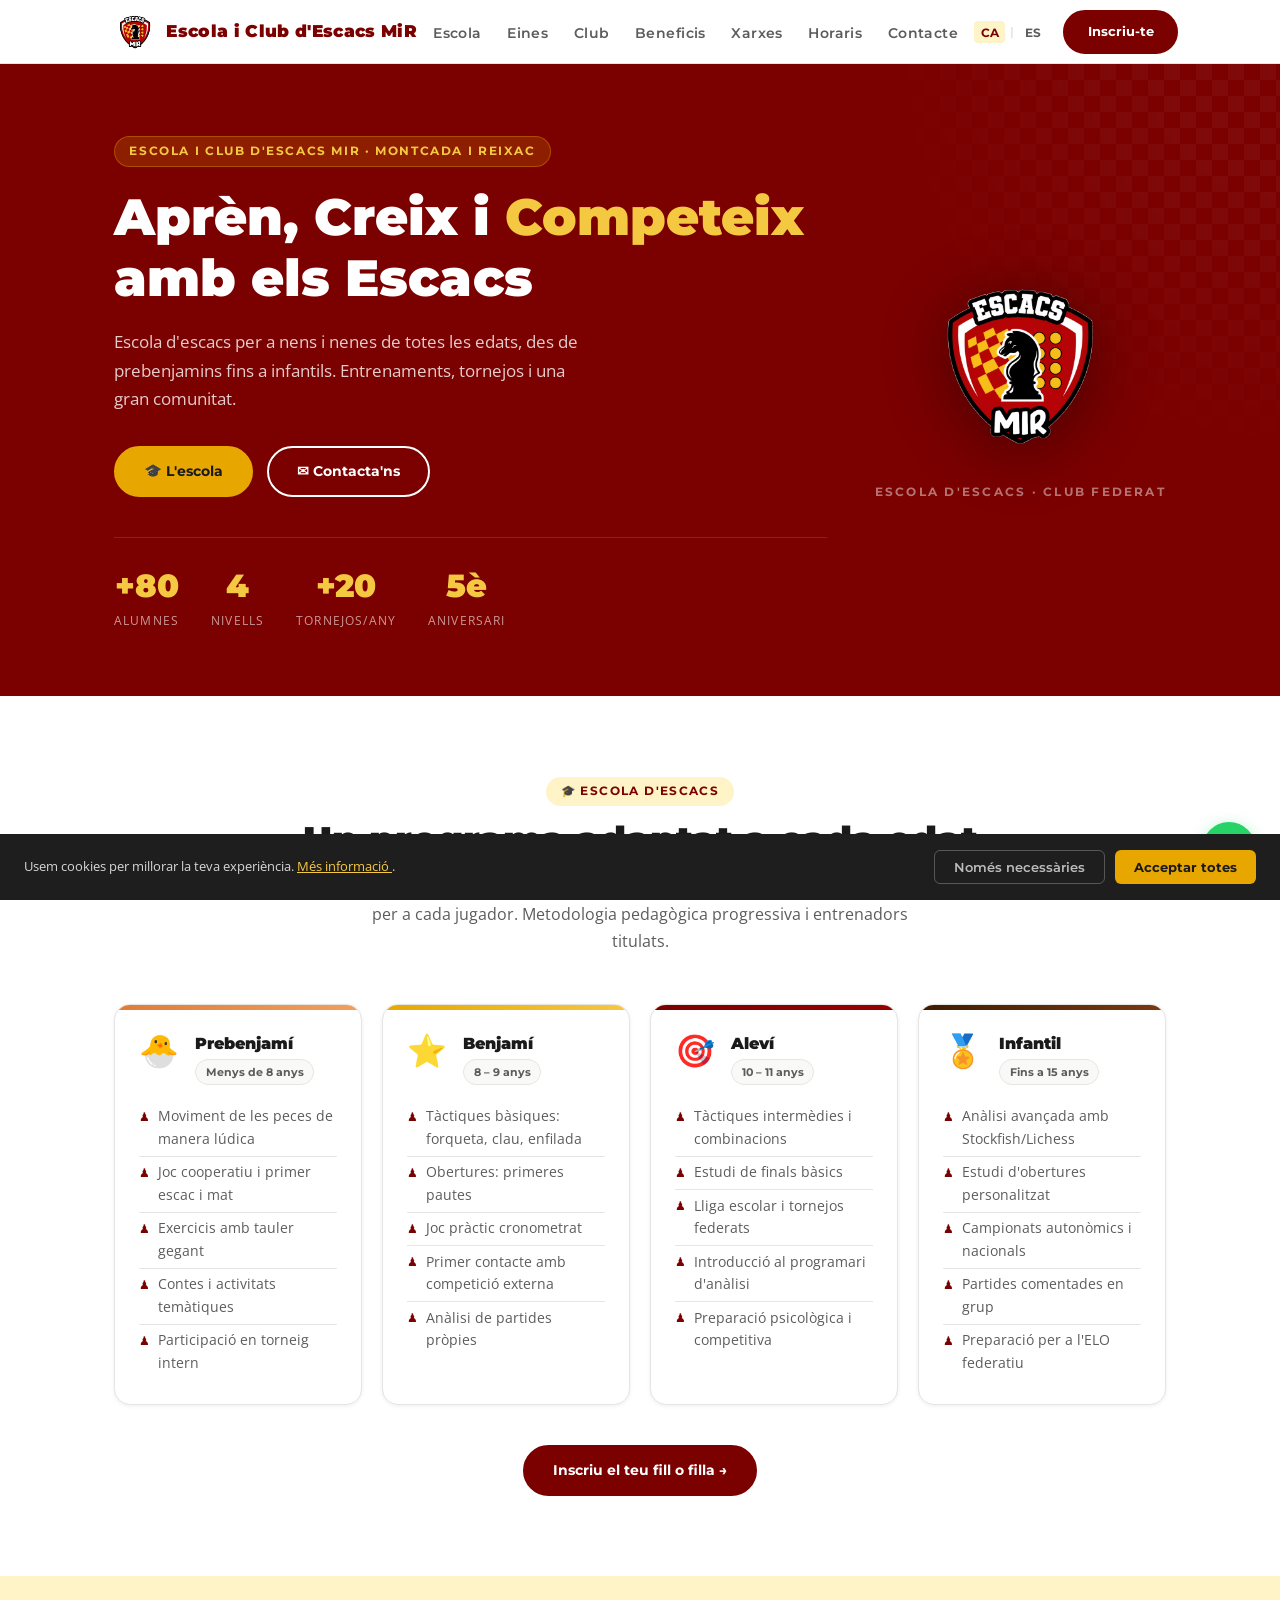
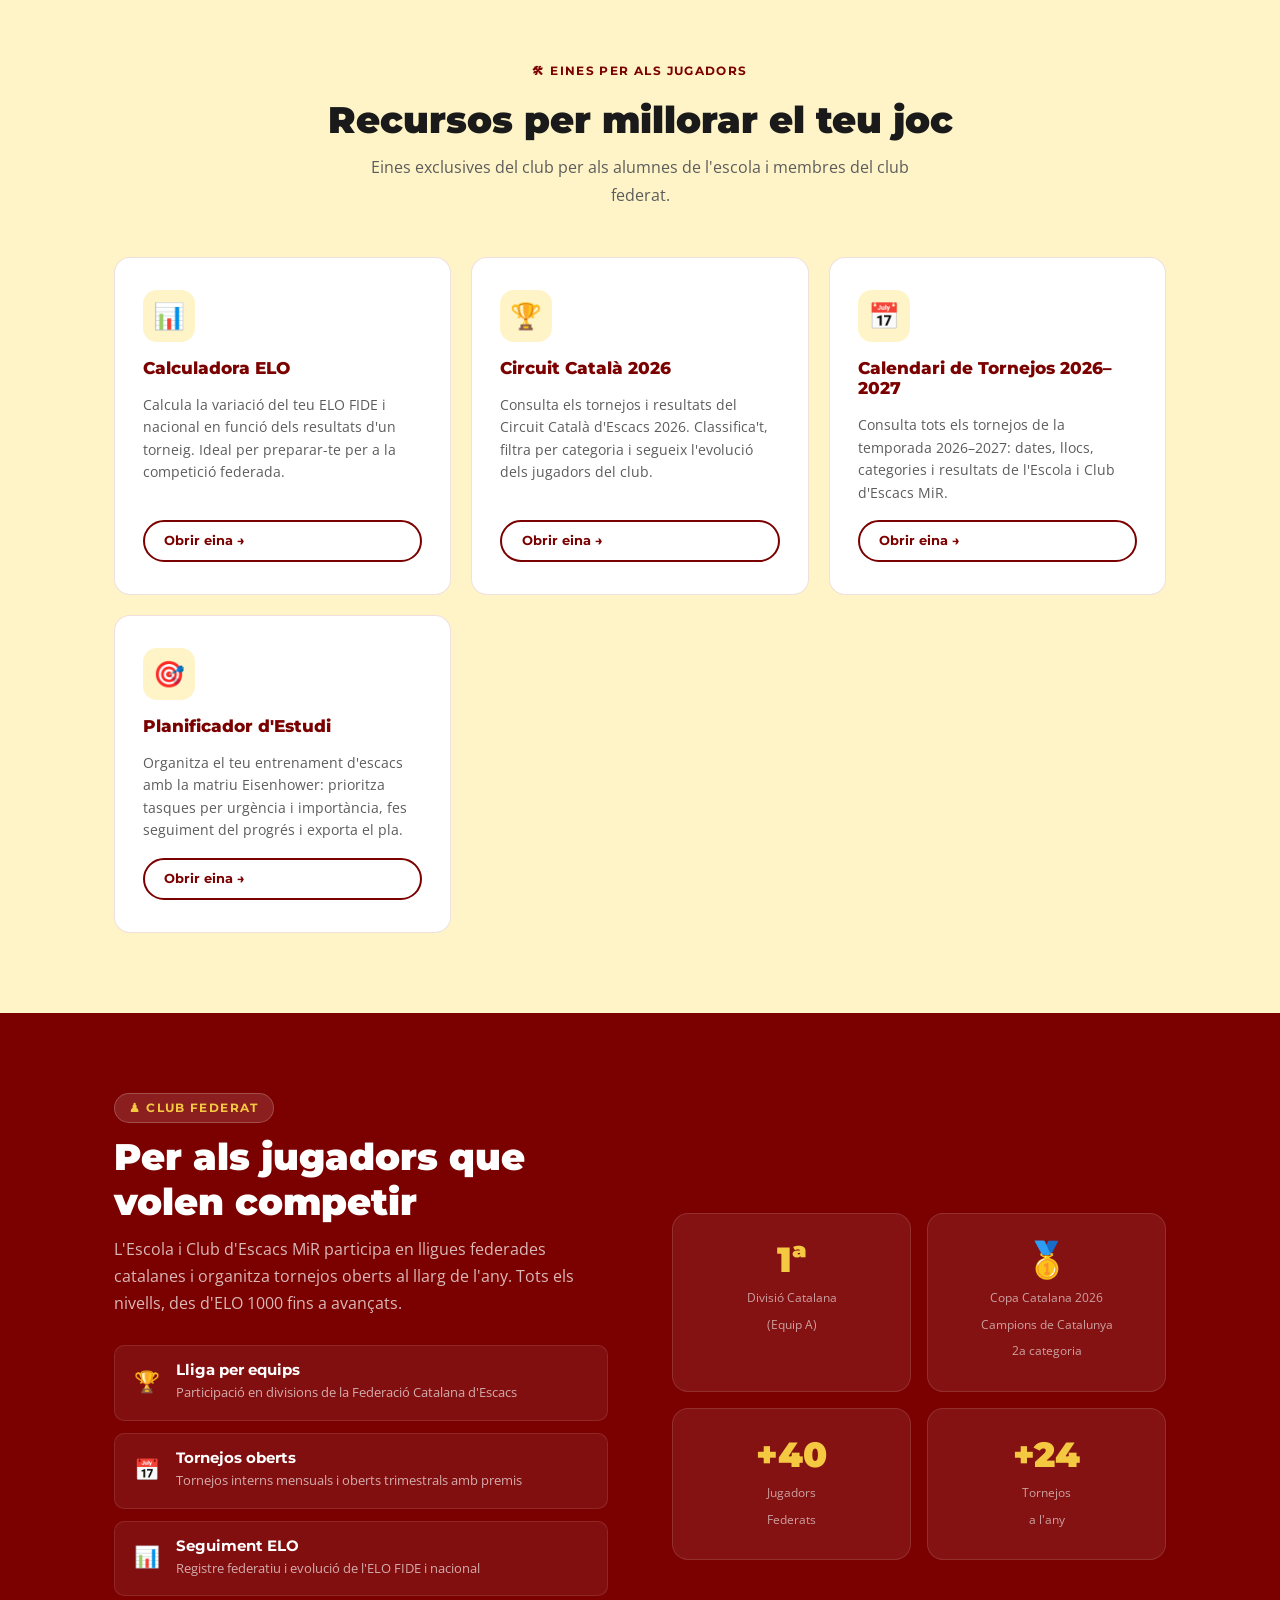
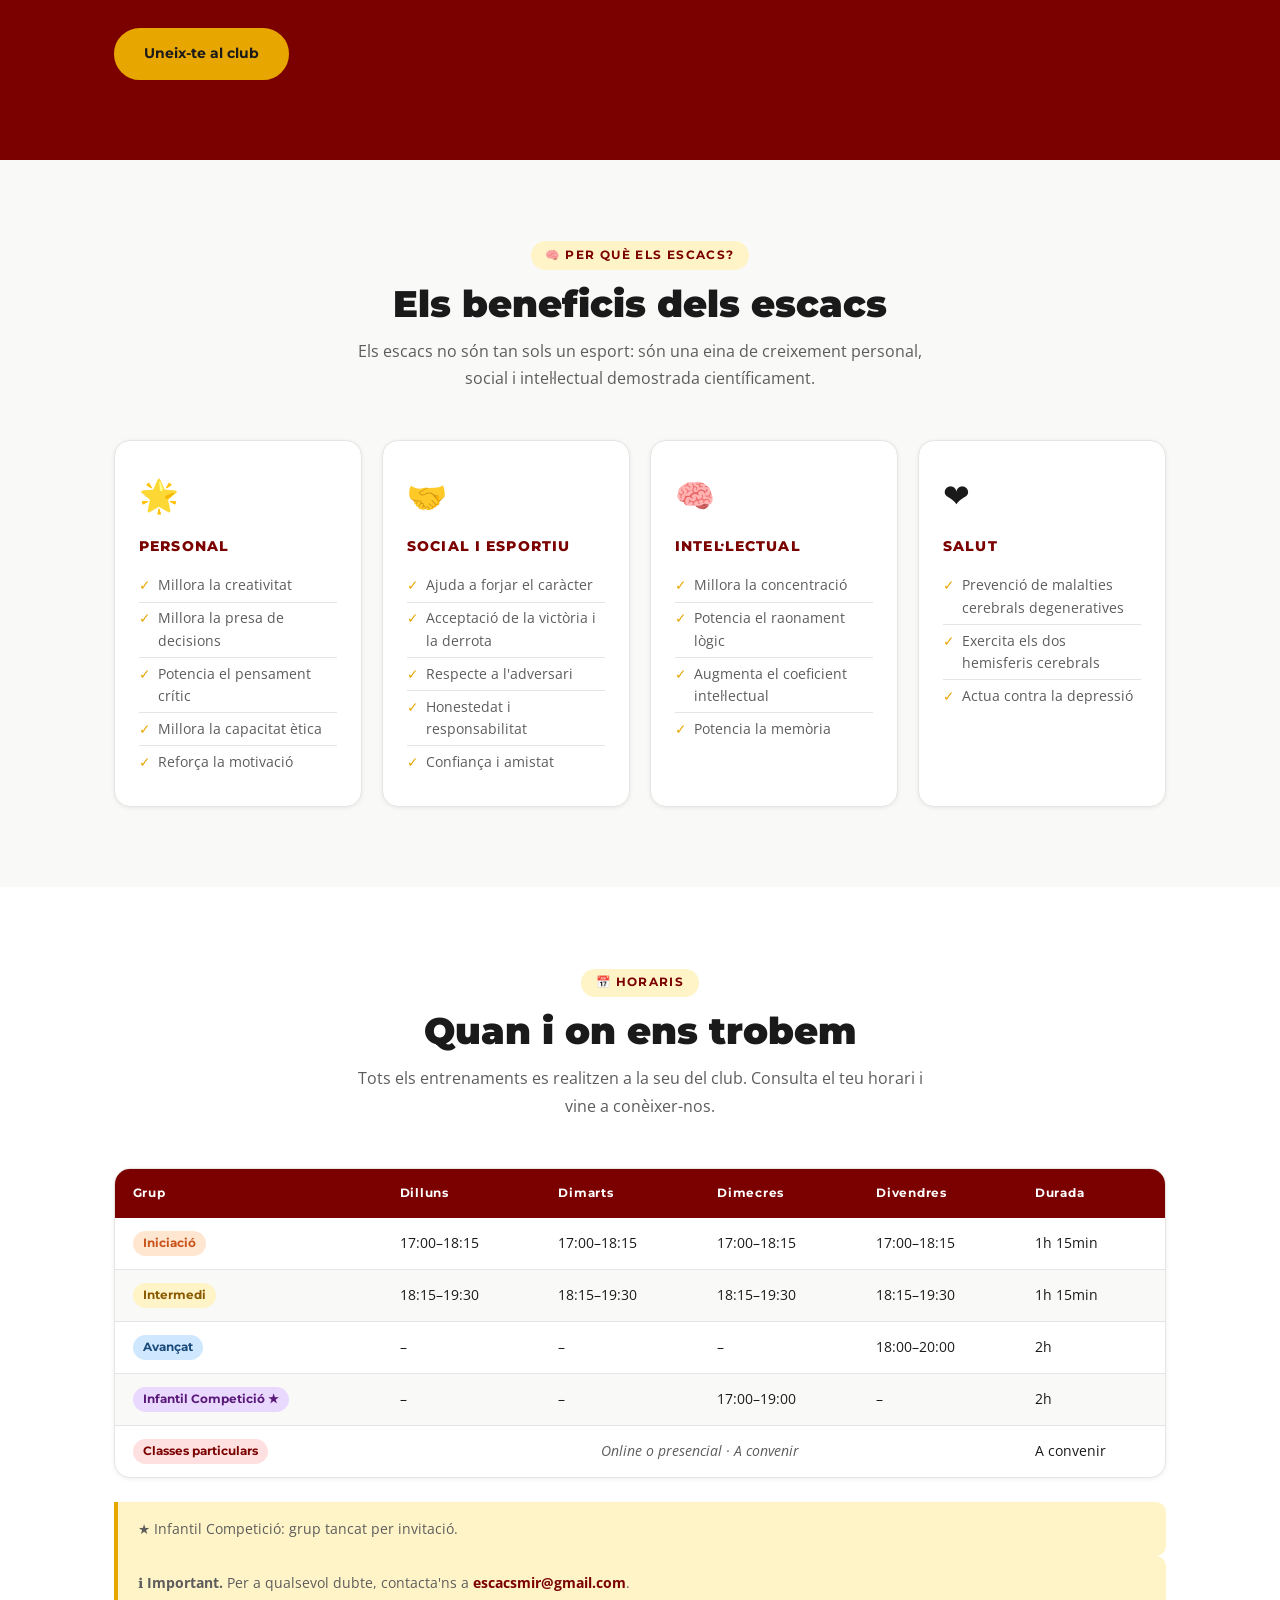
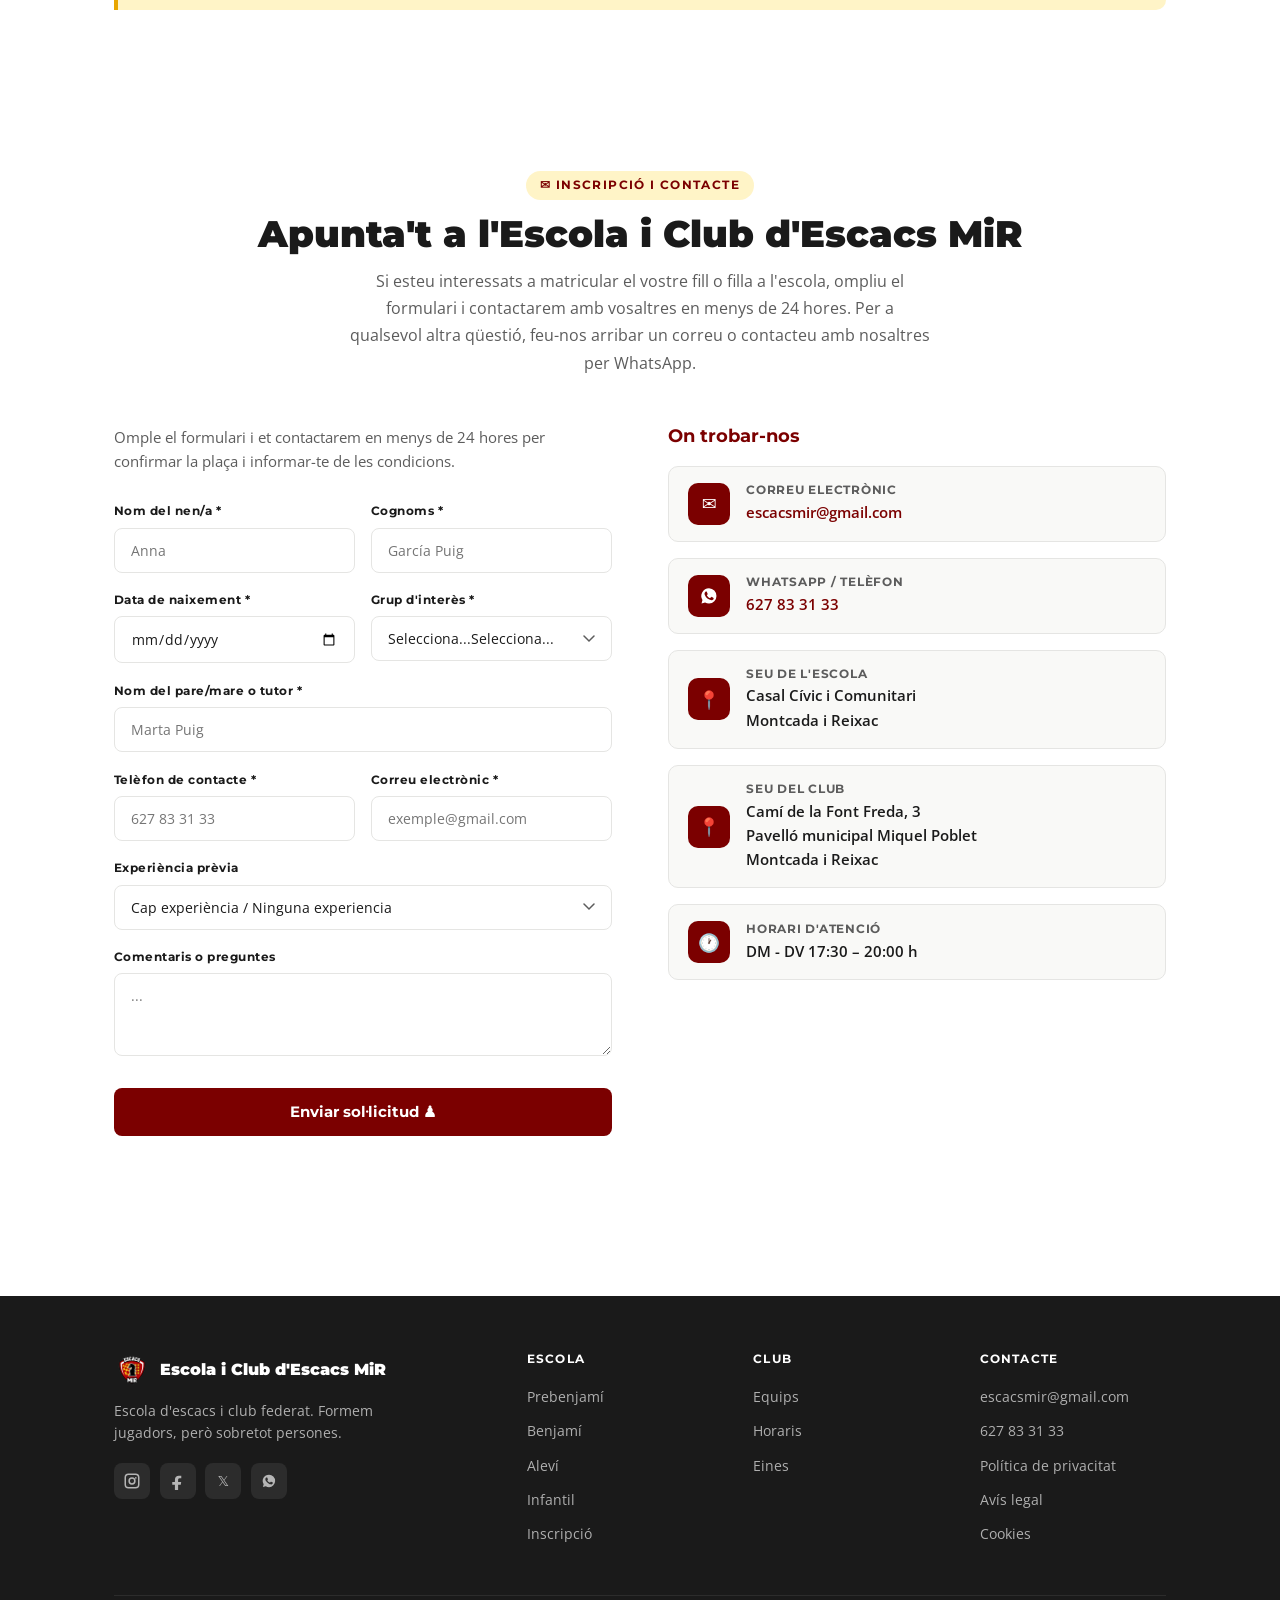
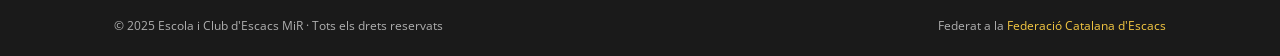
==== commit dc893c84: "fix: actualitza adreca de la seu del club" ====
--- a/index.html
+++ b/index.html
@@ -707,7 +707,10 @@
           <div class="contact-icon">📍</div>
           <div>
             <h4><span class="ca">Seu del Club</span><span class="es">Sede del club</span></h4>
-            <p>Camí de la Font Freda, 3<br>Montcada i Reixac</p>
+            <p>
+              <span class="ca">Camí de la Font Freda, 3<br>Pavelló municipal Miquel Poblet<br>Montcada i Reixac</span>
+              <span class="es">Camí de la Font Freda, 3<br>Pabellón municipal Miquel Poblet<br>Montcada i Reixac</span>
+            </p>
           </div>
         </div>
 
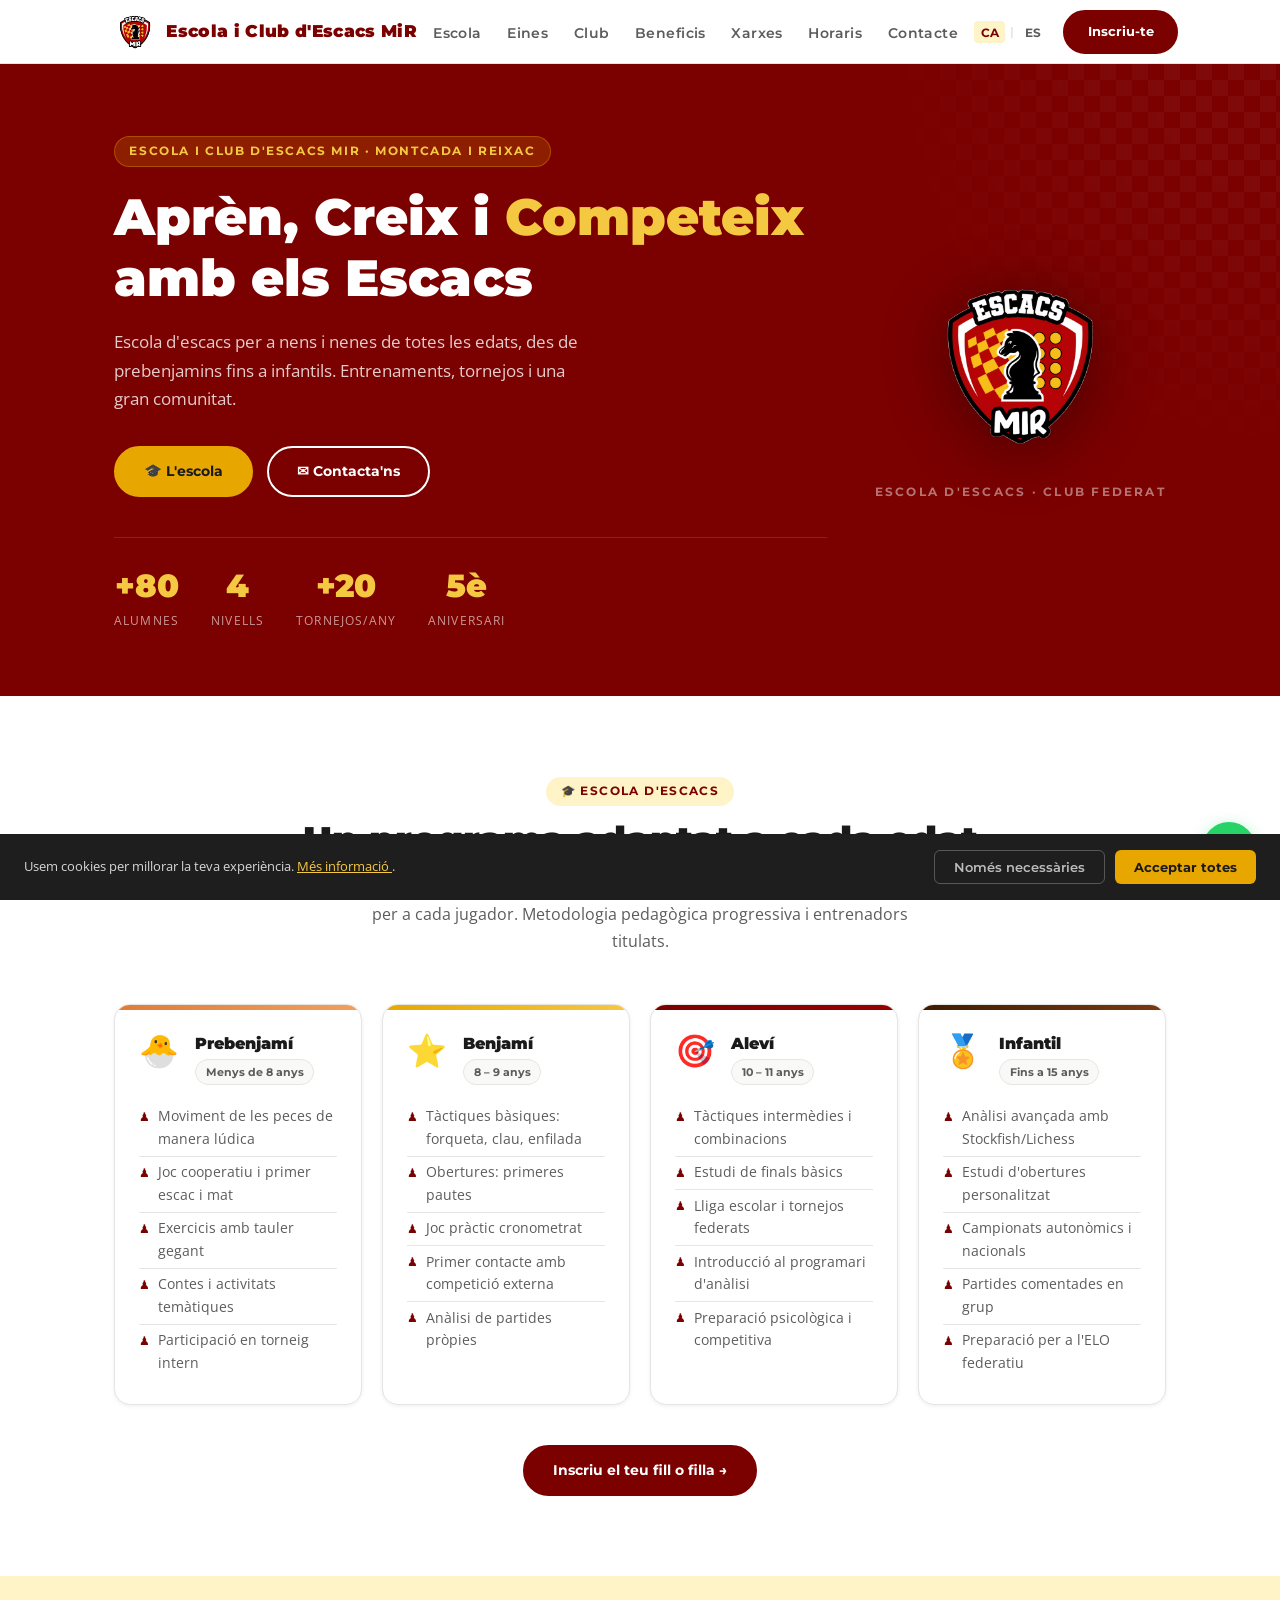
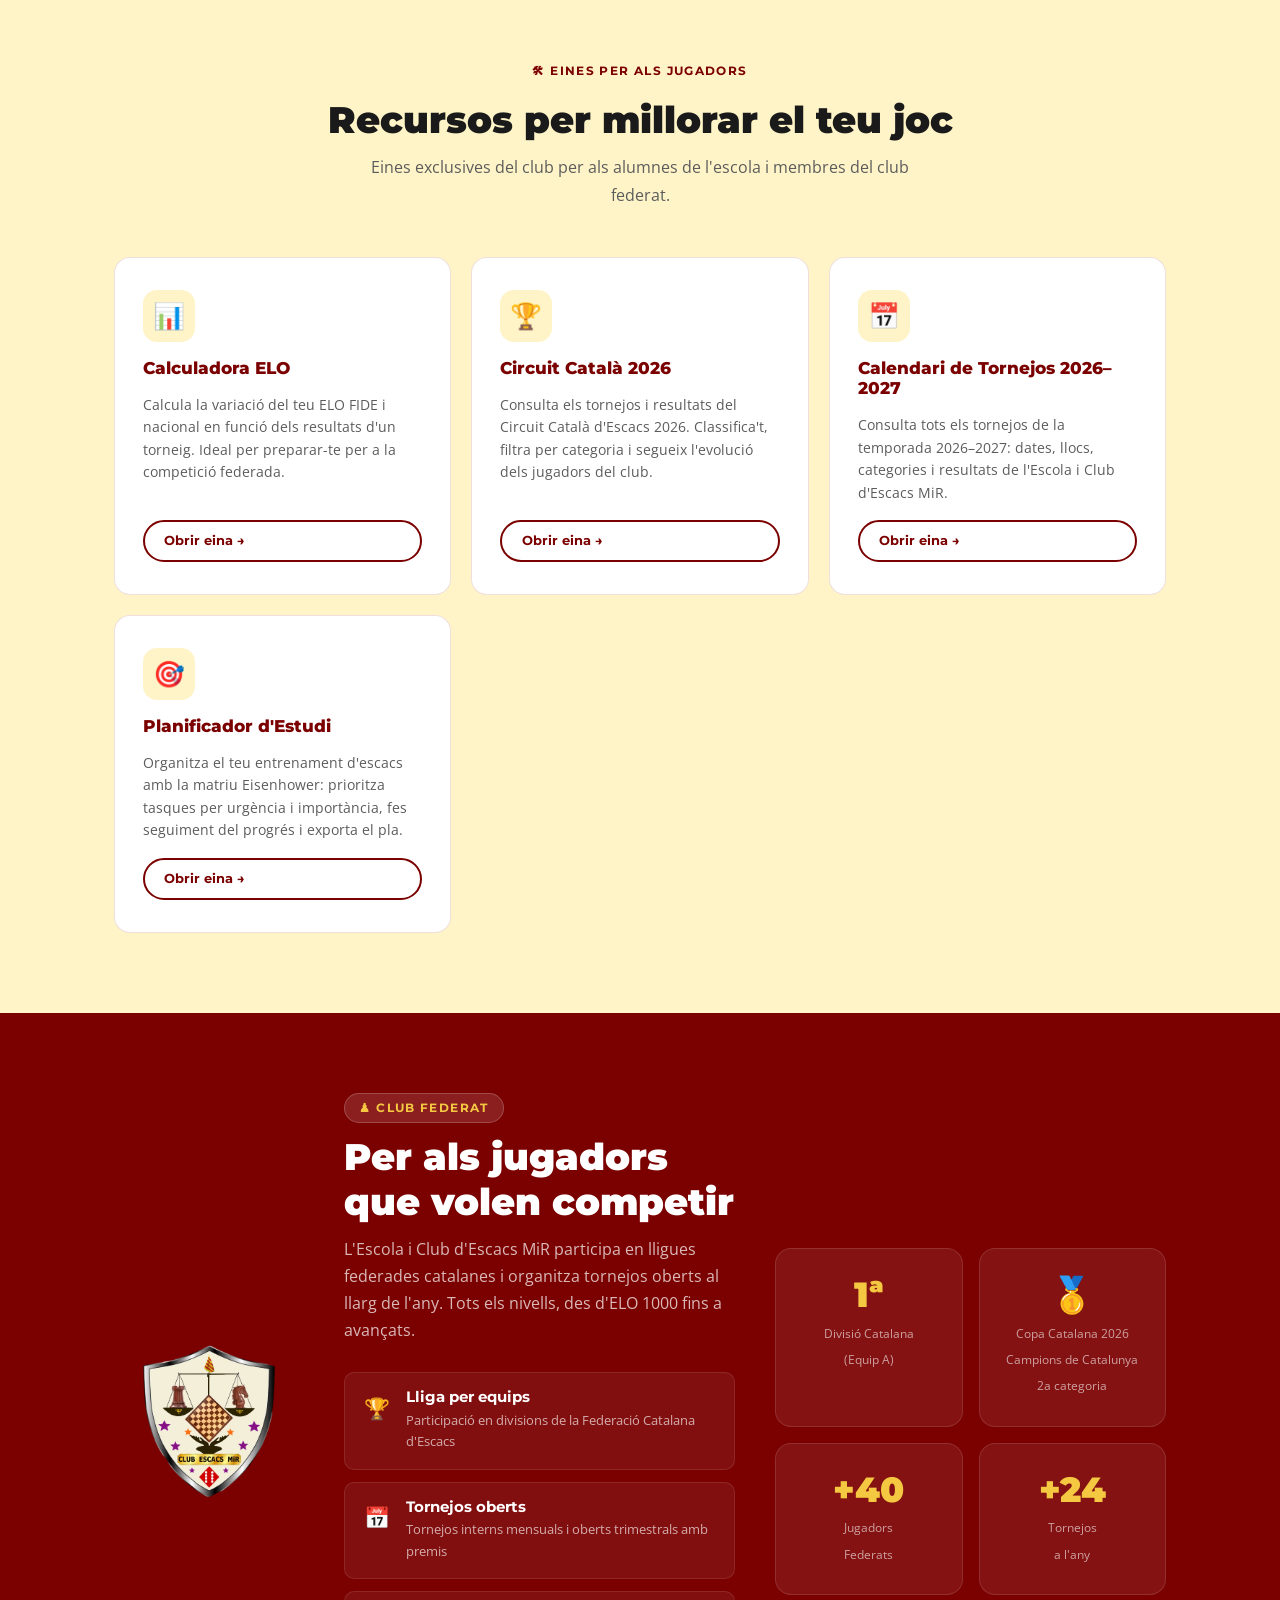
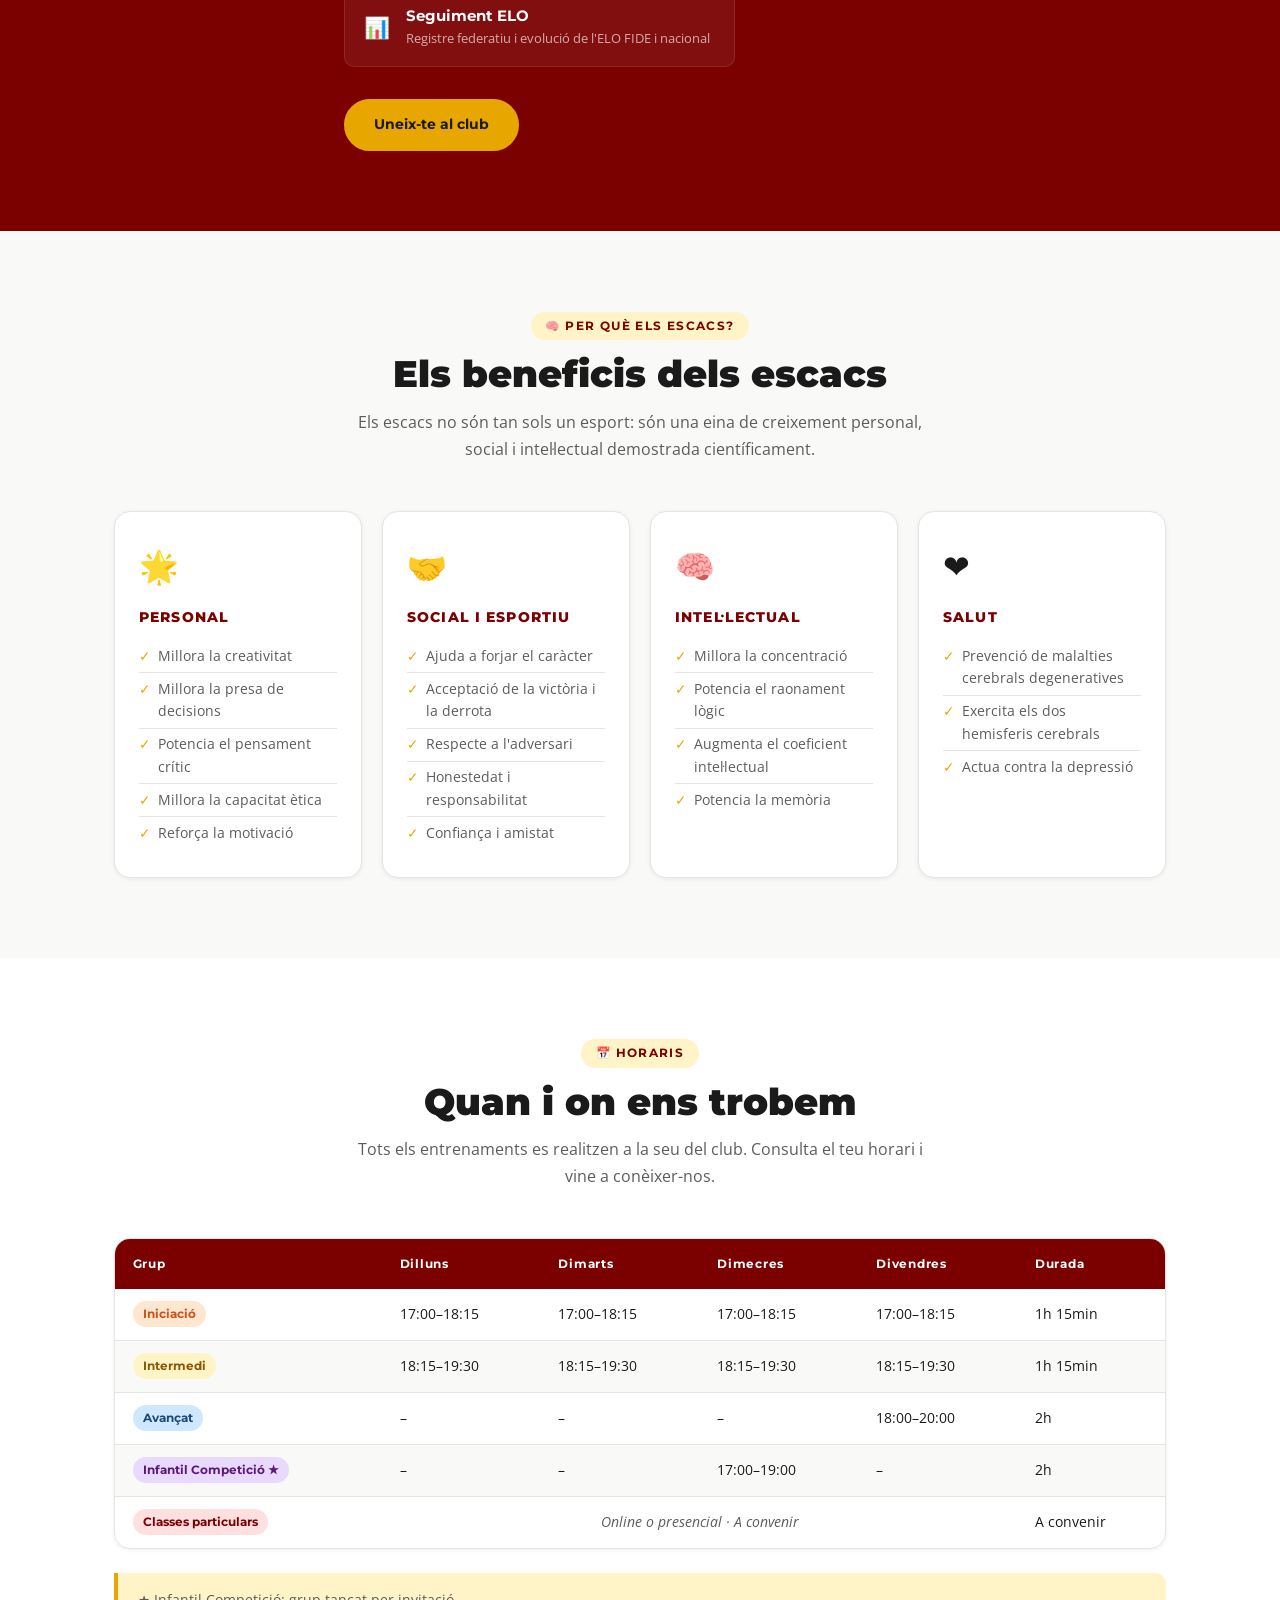
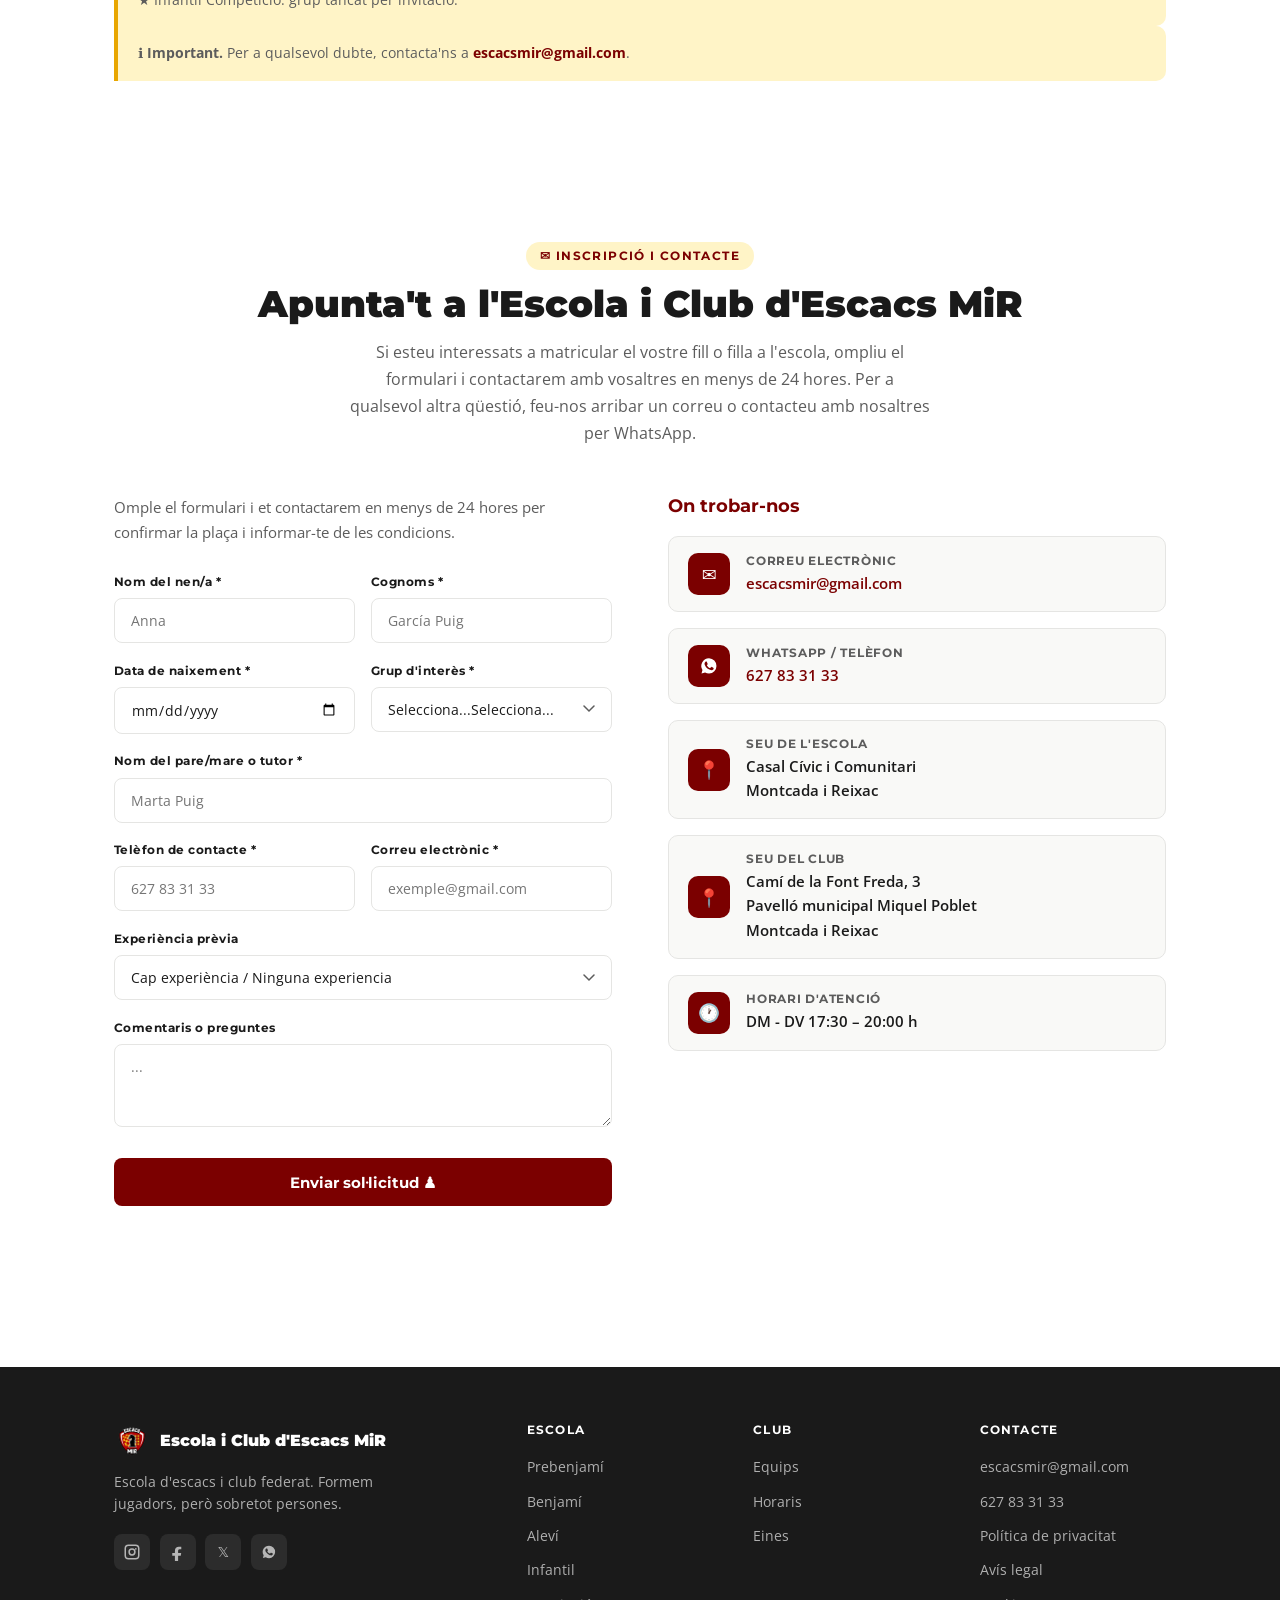
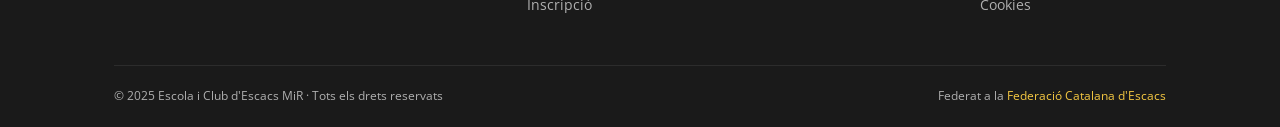
==== commit a8049e20: "feat: afegeix favicon i logo del club" ====
--- a/index.html
+++ b/index.html
@@ -3,6 +3,8 @@
 <head>
   <meta charset="UTF-8" />
   <meta name="viewport" content="width=device-width, initial-scale=1.0" />
+  <link rel="icon" type="image/png" href="assets/favicon.png" />
+  <link rel="apple-touch-icon" href="assets/apple-touch-icon.png" />
   <title>Escola i Club d'Escacs MiR – Escola i Club Federat · Montcada i Reixac</title>
   <meta name="description" content="Escola i Club d'Escacs MiR: escola d'escacs per a nens de totes les edats i club federat federat. Aprèn, creix i competeix amb nosaltres a Montcada i Reixac." />
 
@@ -366,6 +368,10 @@
 <section class="competicio" id="competicio">
   <div class="container">
     <div class="competicio-inner">
+
+      <div class="competicio-logo">
+        <img src="assets/logo_cemir transp.png" alt="Club Escacs MiR" />
+      </div>
 
       <div>
         <div class="section-eyebrow">
--- a/css/sections/competicio.css
+++ b/css/sections/competicio.css
@@ -7,9 +7,23 @@
 
 .competicio-inner {
   display: grid;
-  grid-template-columns: 1fr 1fr;
-  gap: 4rem;
+  grid-template-columns: minmax(140px, 190px) minmax(0, 1fr) minmax(320px, 1fr);
+  gap: 2.5rem;
   align-items: center;
+}
+
+.competicio-logo {
+  display: flex;
+  align-items: center;
+  justify-content: center;
+  align-self: stretch;
+}
+
+.competicio-logo img {
+  width: 100%;
+  max-width: 190px;
+  height: auto;
+  object-fit: contain;
 }
 
 .competicio .section-eyebrow {
@@ -71,6 +85,7 @@
   line-height: 1.4;
 }
 
-@media (max-width: 768px) {
+@media (max-width: 900px) {
   .competicio-inner { grid-template-columns: 1fr; gap: 2.5rem; }
+  .competicio-logo img { max-width: 170px; }
 }
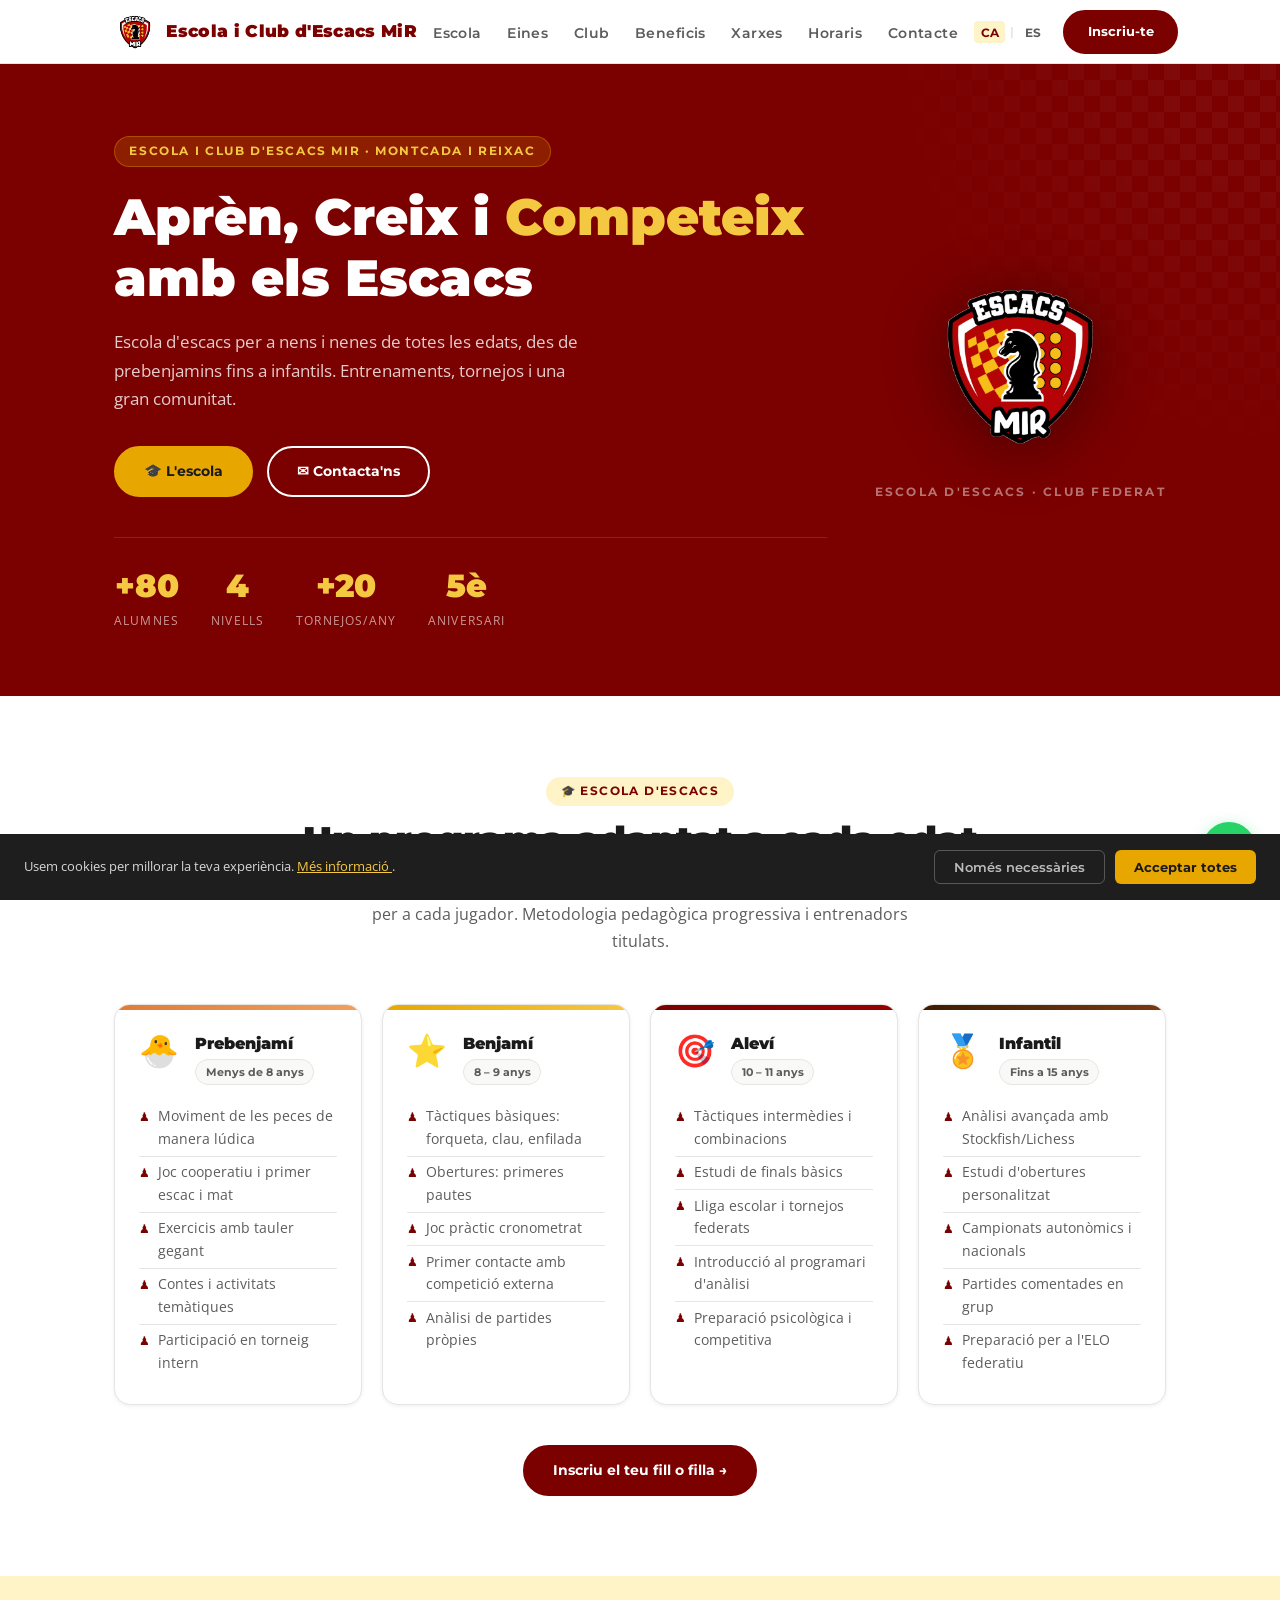
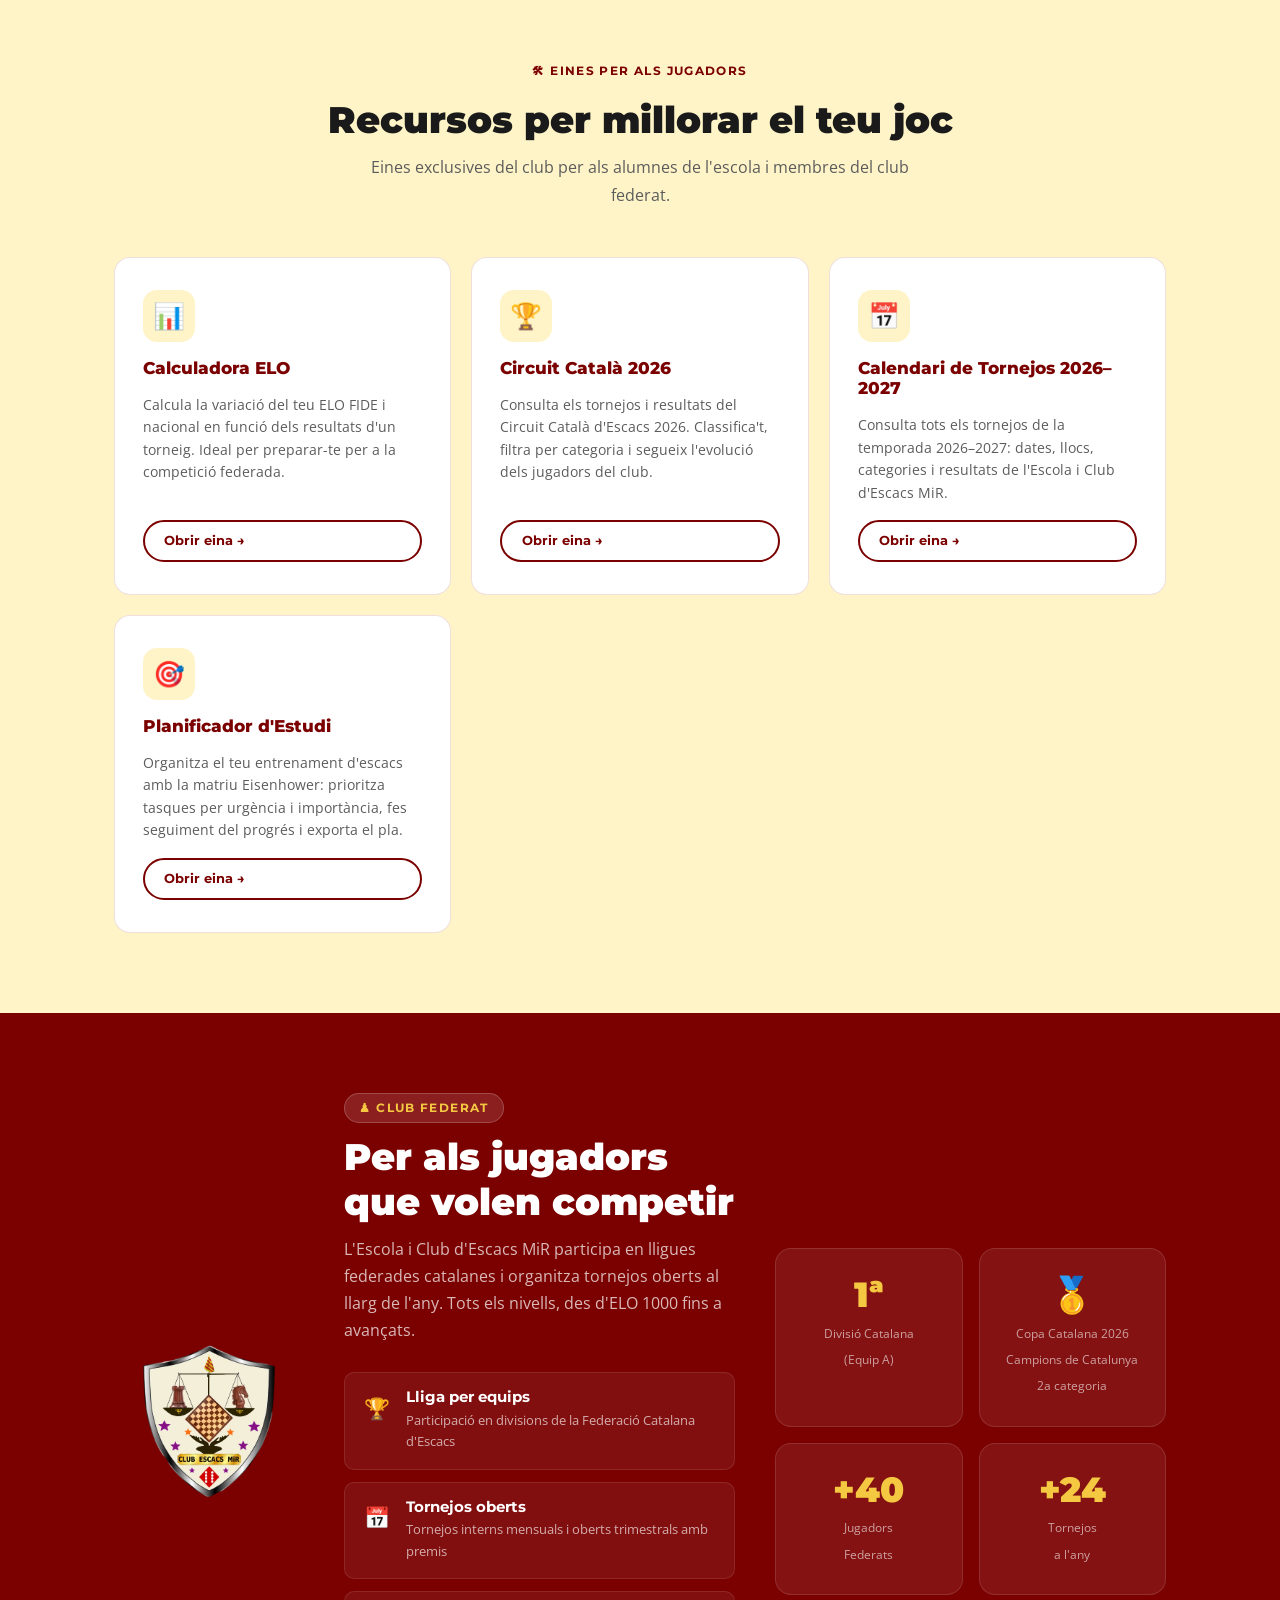
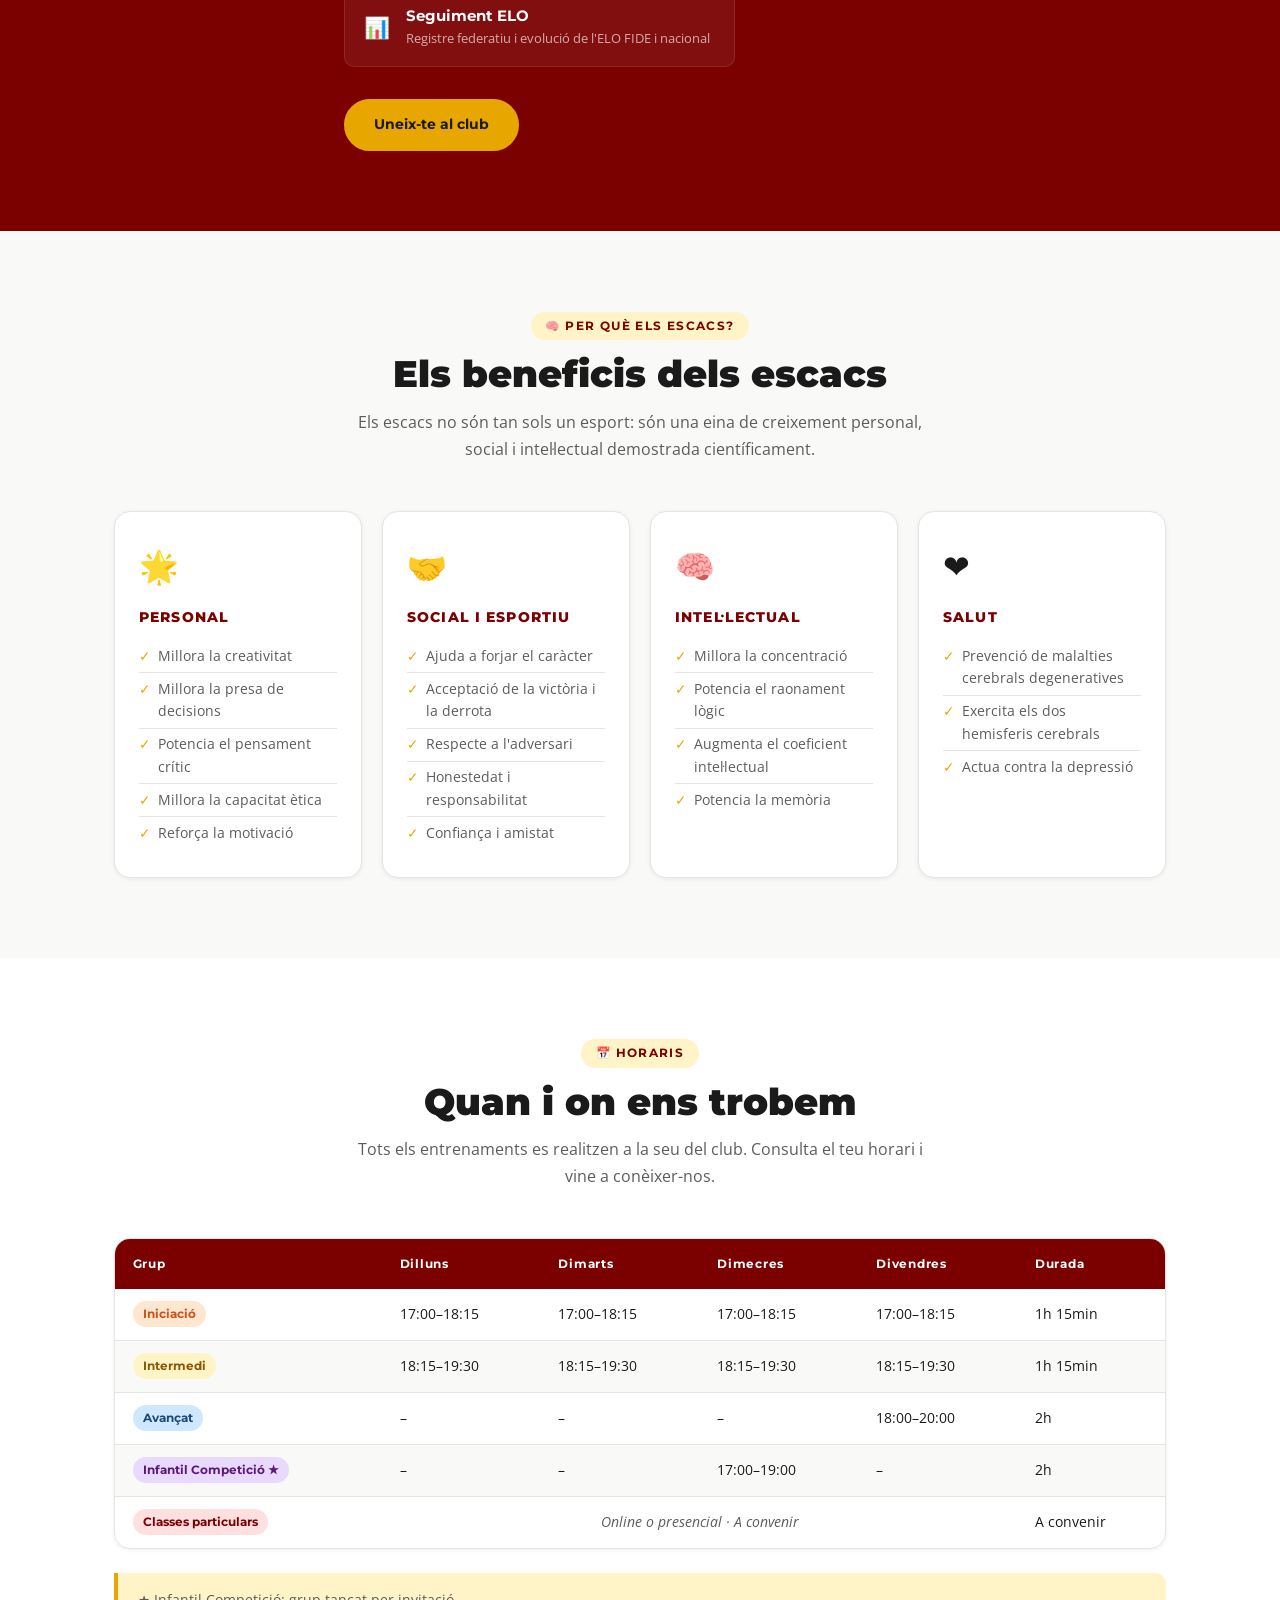
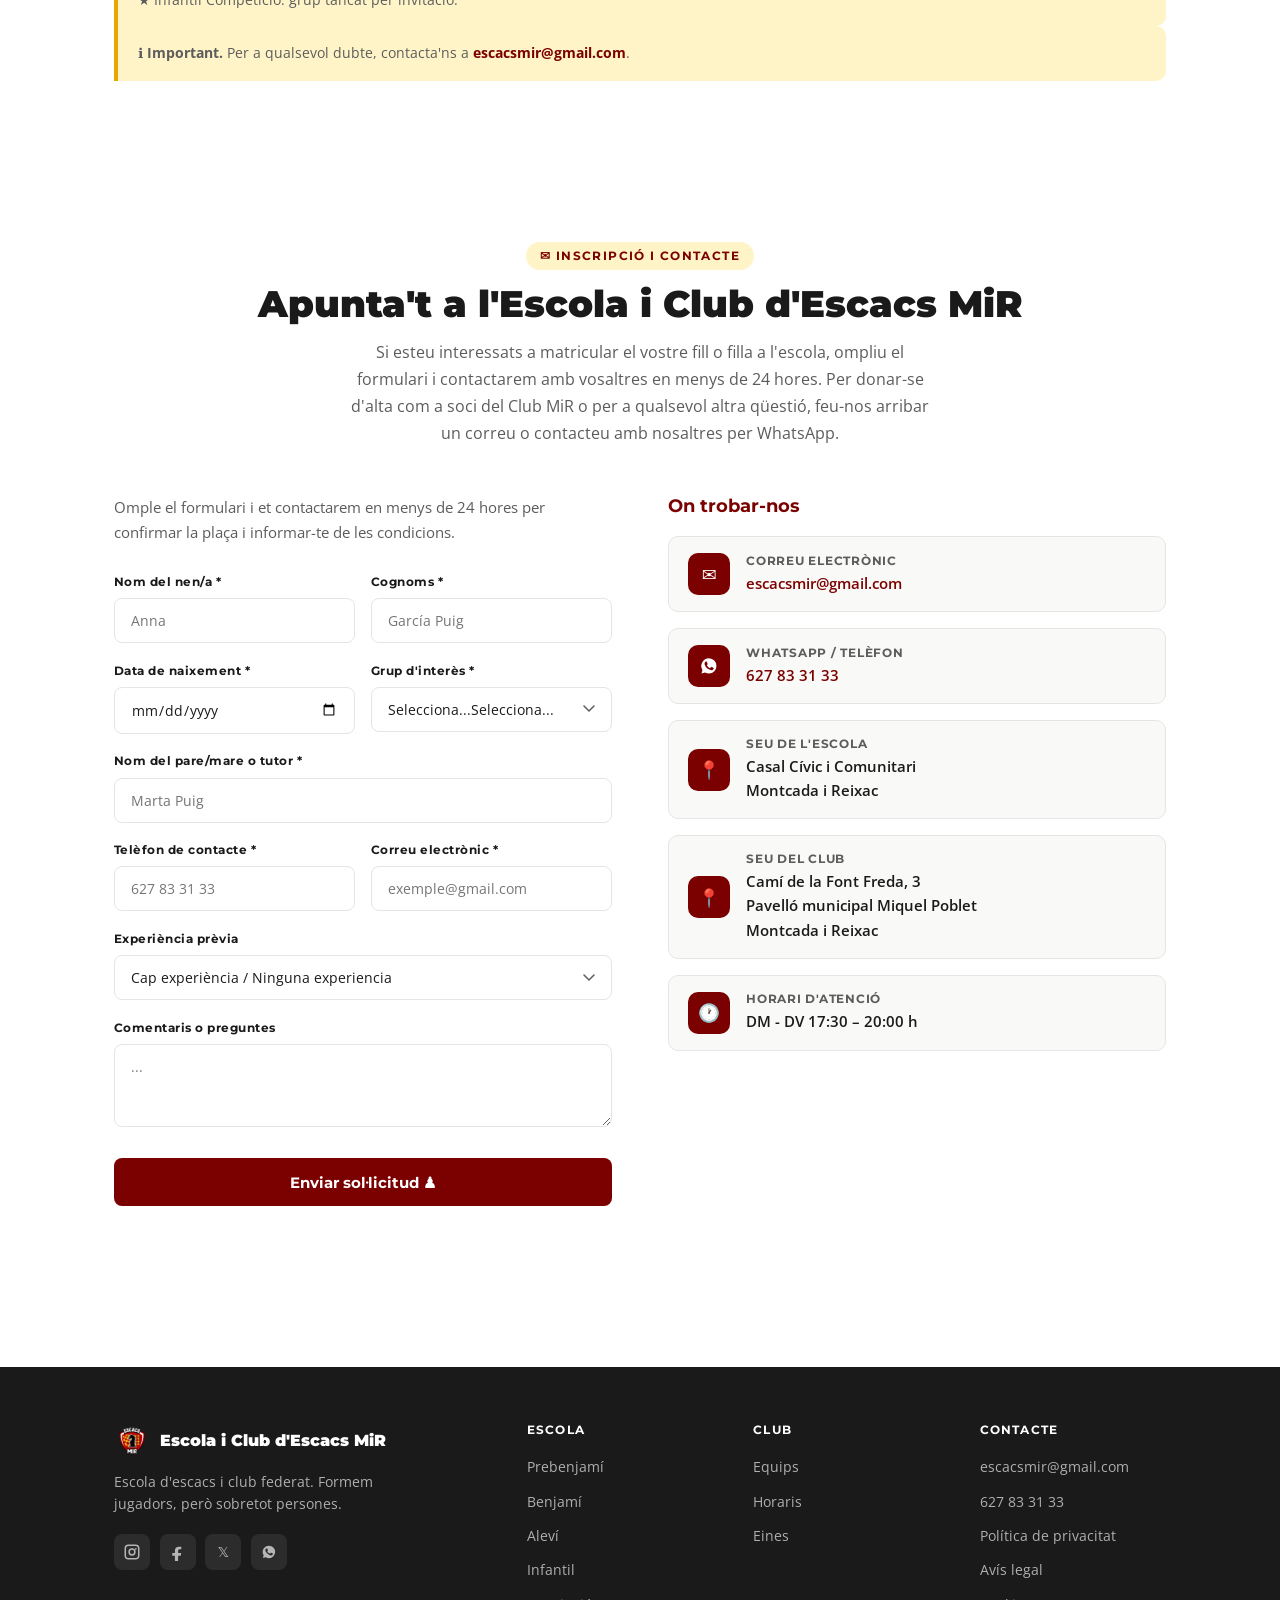
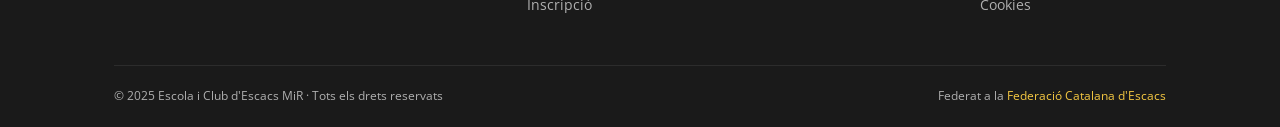
==== commit b3e40404: "fix: actualitza text de contacte del club" ====
--- a/index.html
+++ b/index.html
@@ -599,7 +599,7 @@
         <span class="es">Apúntate al Club Ajedrez MiR</span>
       </h2>
       <p class="section-sub">
-        <span class="ca">Si esteu interessats a matricular el vostre fill o filla a l'escola, ompliu el formulari i contactarem amb vosaltres en menys de 24 hores. Per a qualsevol altra qüestió, feu-nos arribar un correu o contacteu amb nosaltres per WhatsApp.</span>
+        <span class="ca">Si esteu interessats a matricular el vostre fill o filla a l'escola, ompliu el formulari i contactarem amb vosaltres en menys de 24 hores. Per donar-se d'alta com a soci del Club MiR o per a qualsevol altra qüestió, feu-nos arribar un correu o contacteu amb nosaltres per WhatsApp.</span>
         <span class="es">Si estáis interesados en matricular a vuestro hijo en la escuela, rellenad el formulario y contactaremos con vosotros en menos de 24 horas. Para cualquier otra cuestión, enviadnos un correo o contactad con nosotros por WhatsApp.</span>
       </p>
     </div>
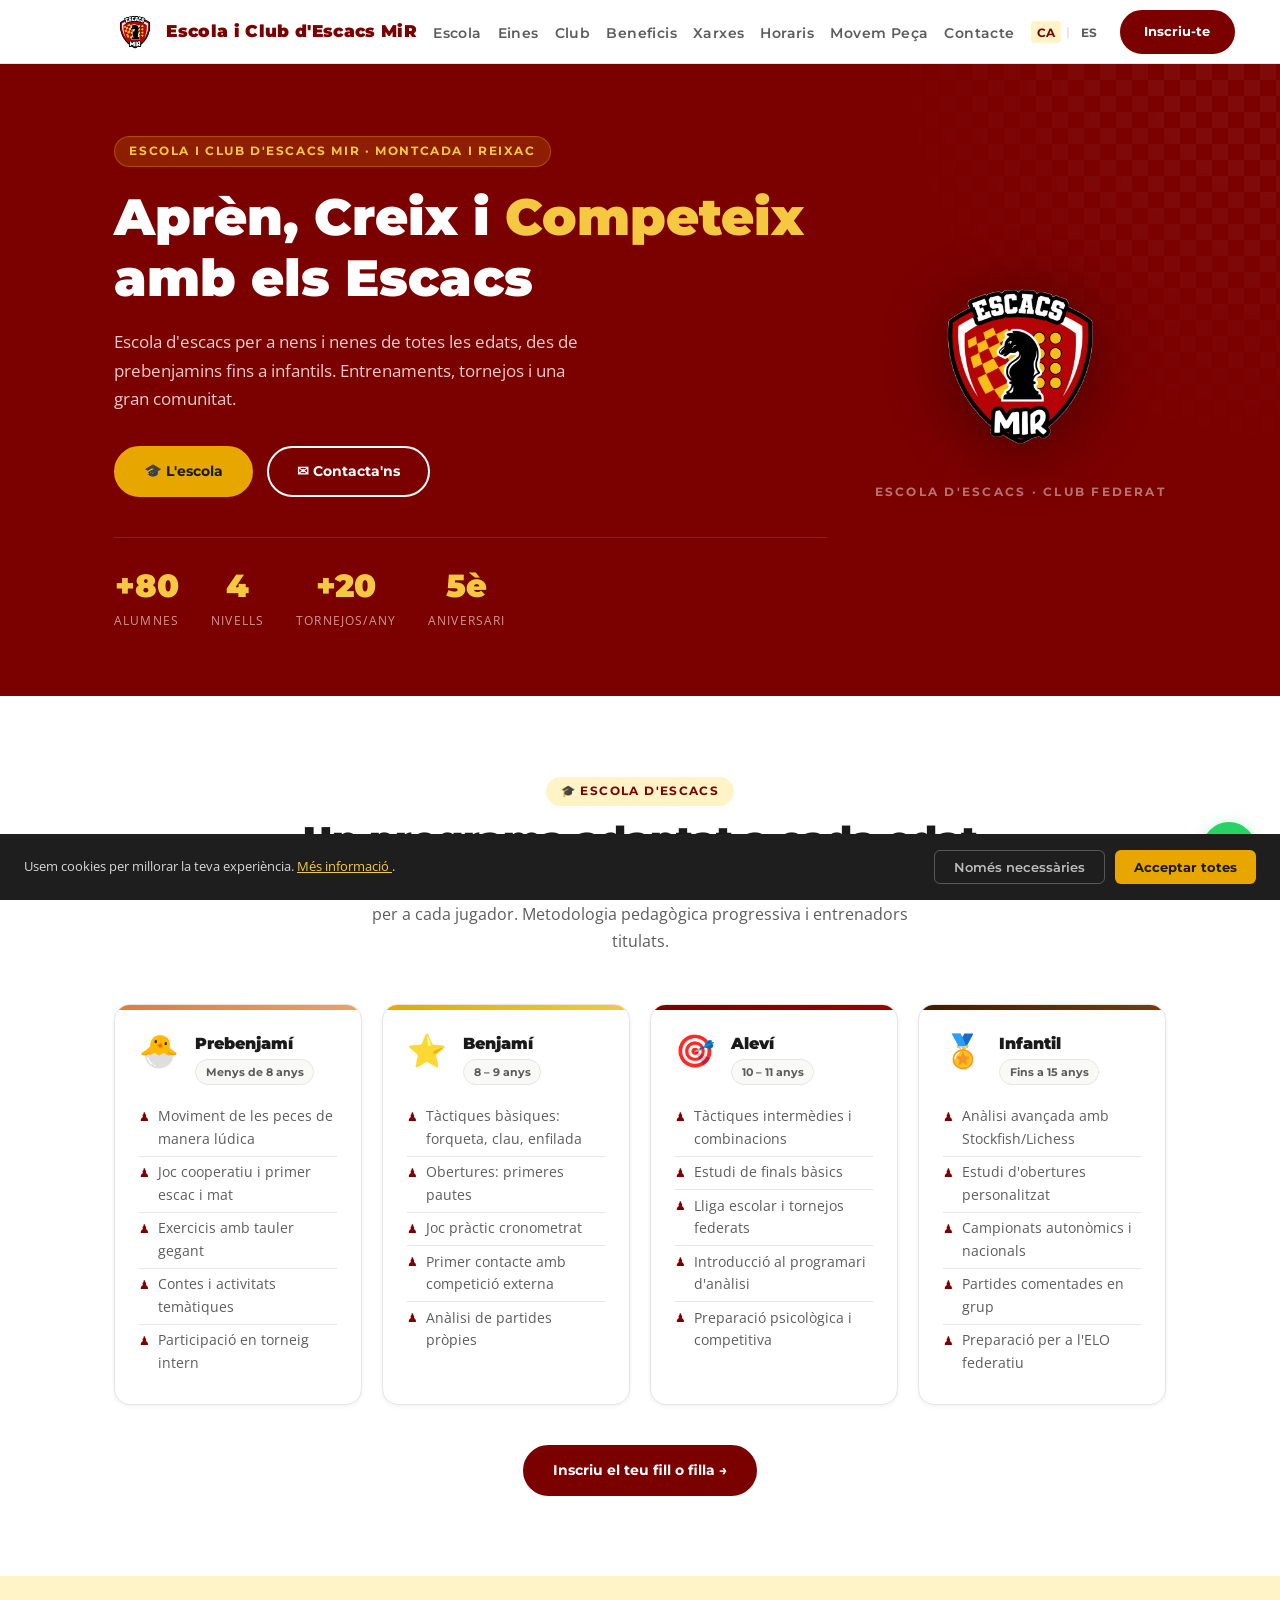
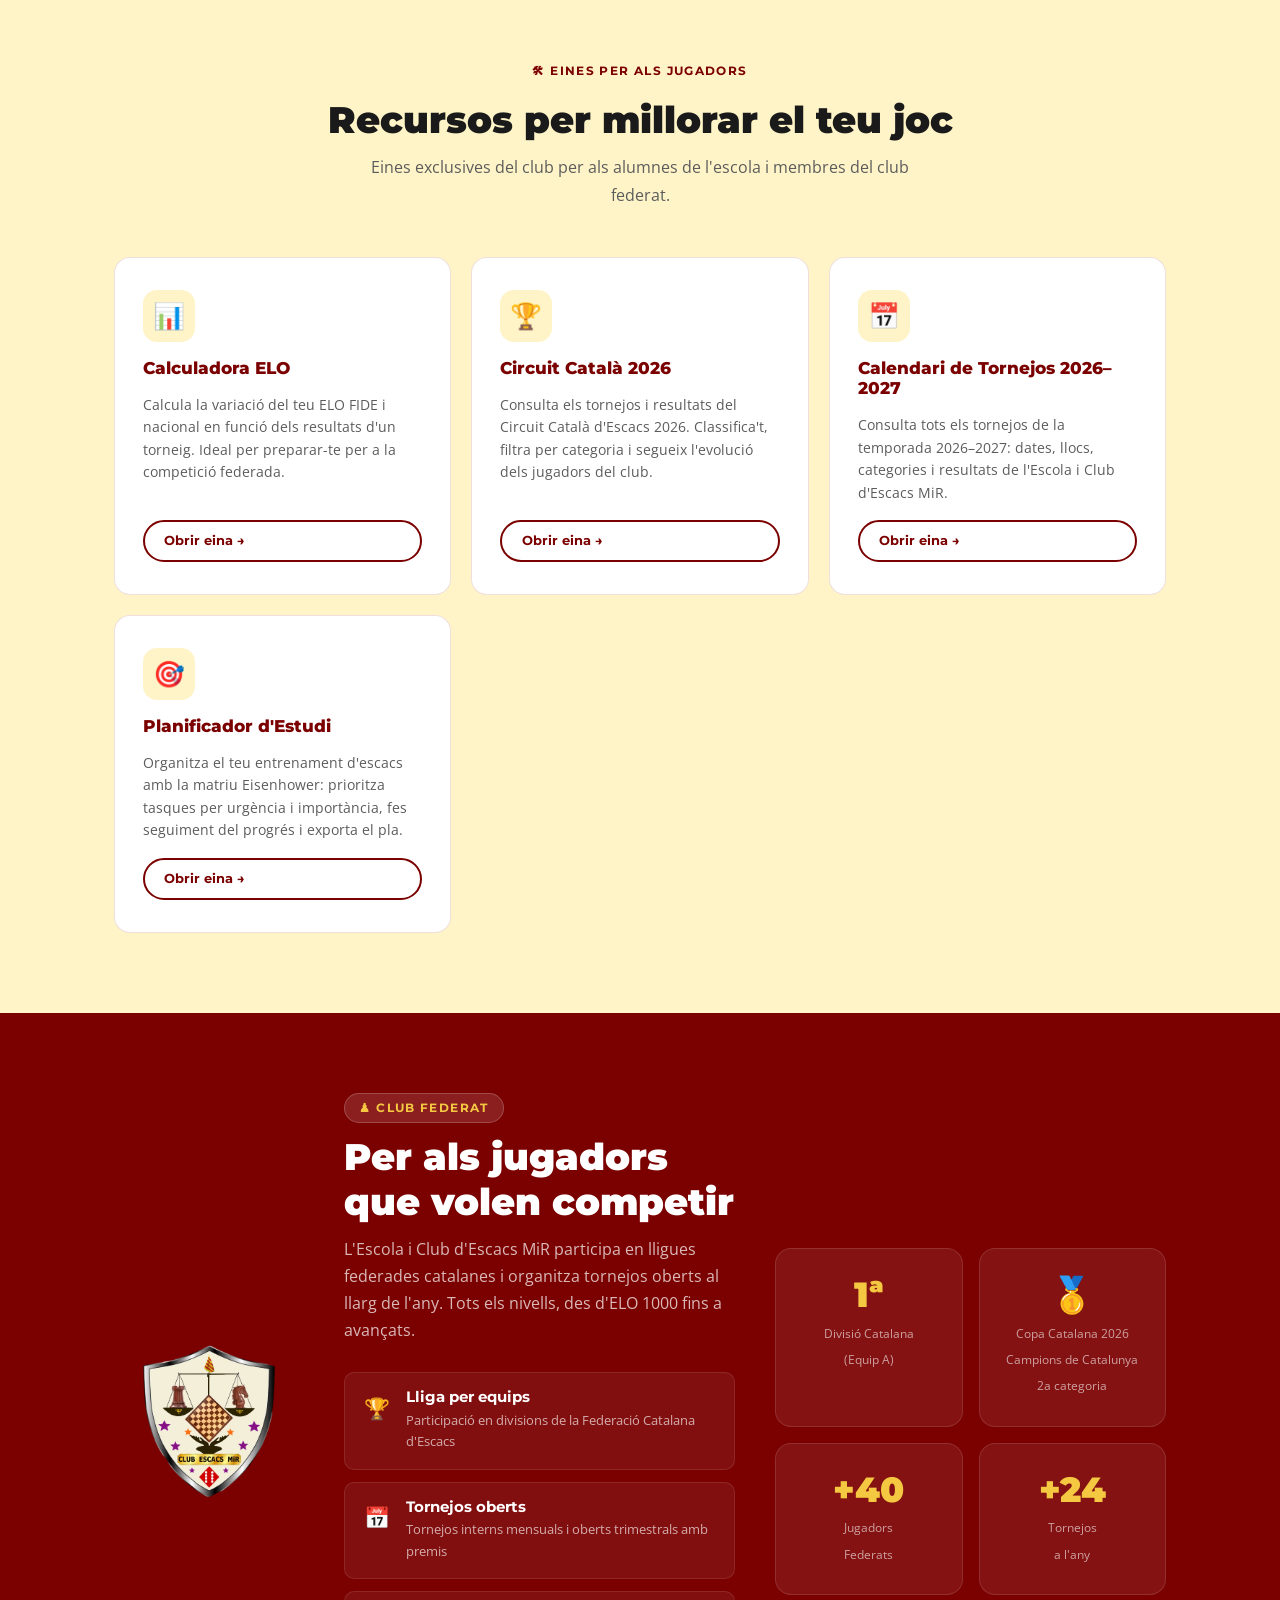
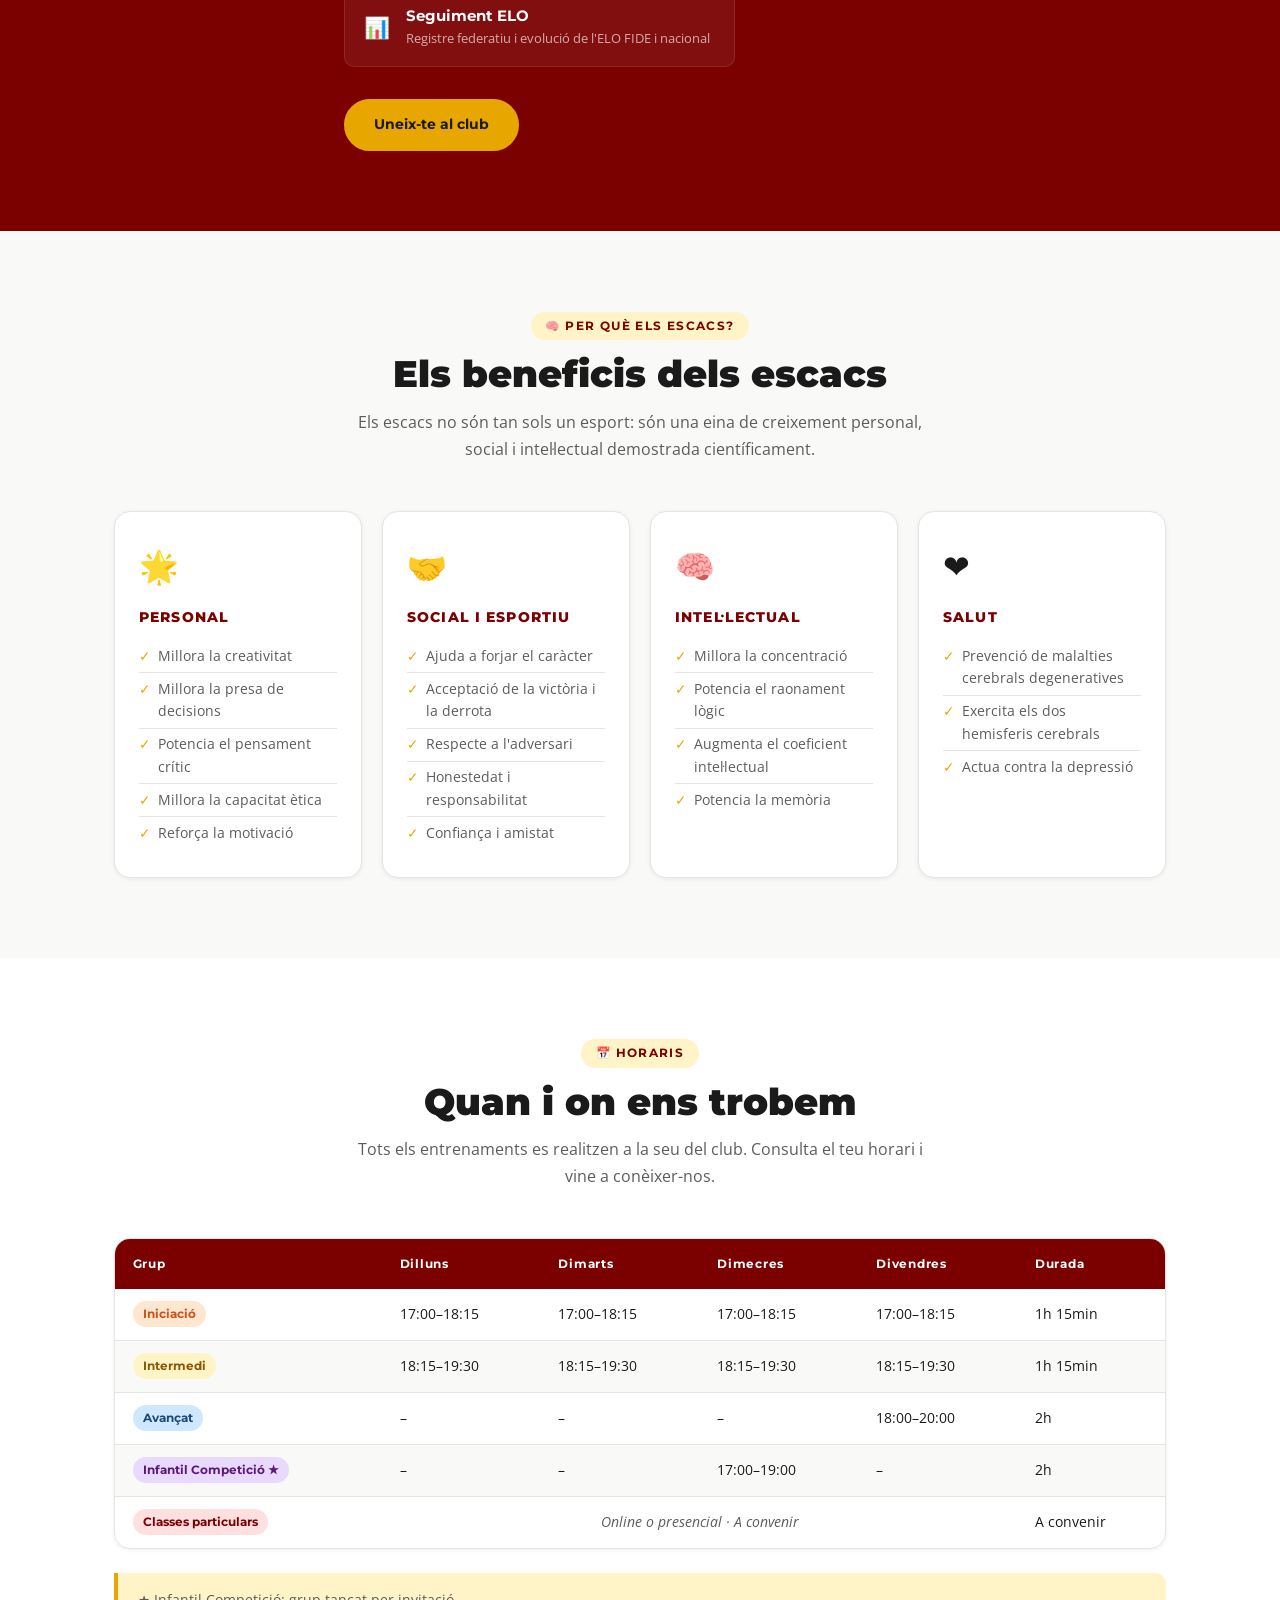
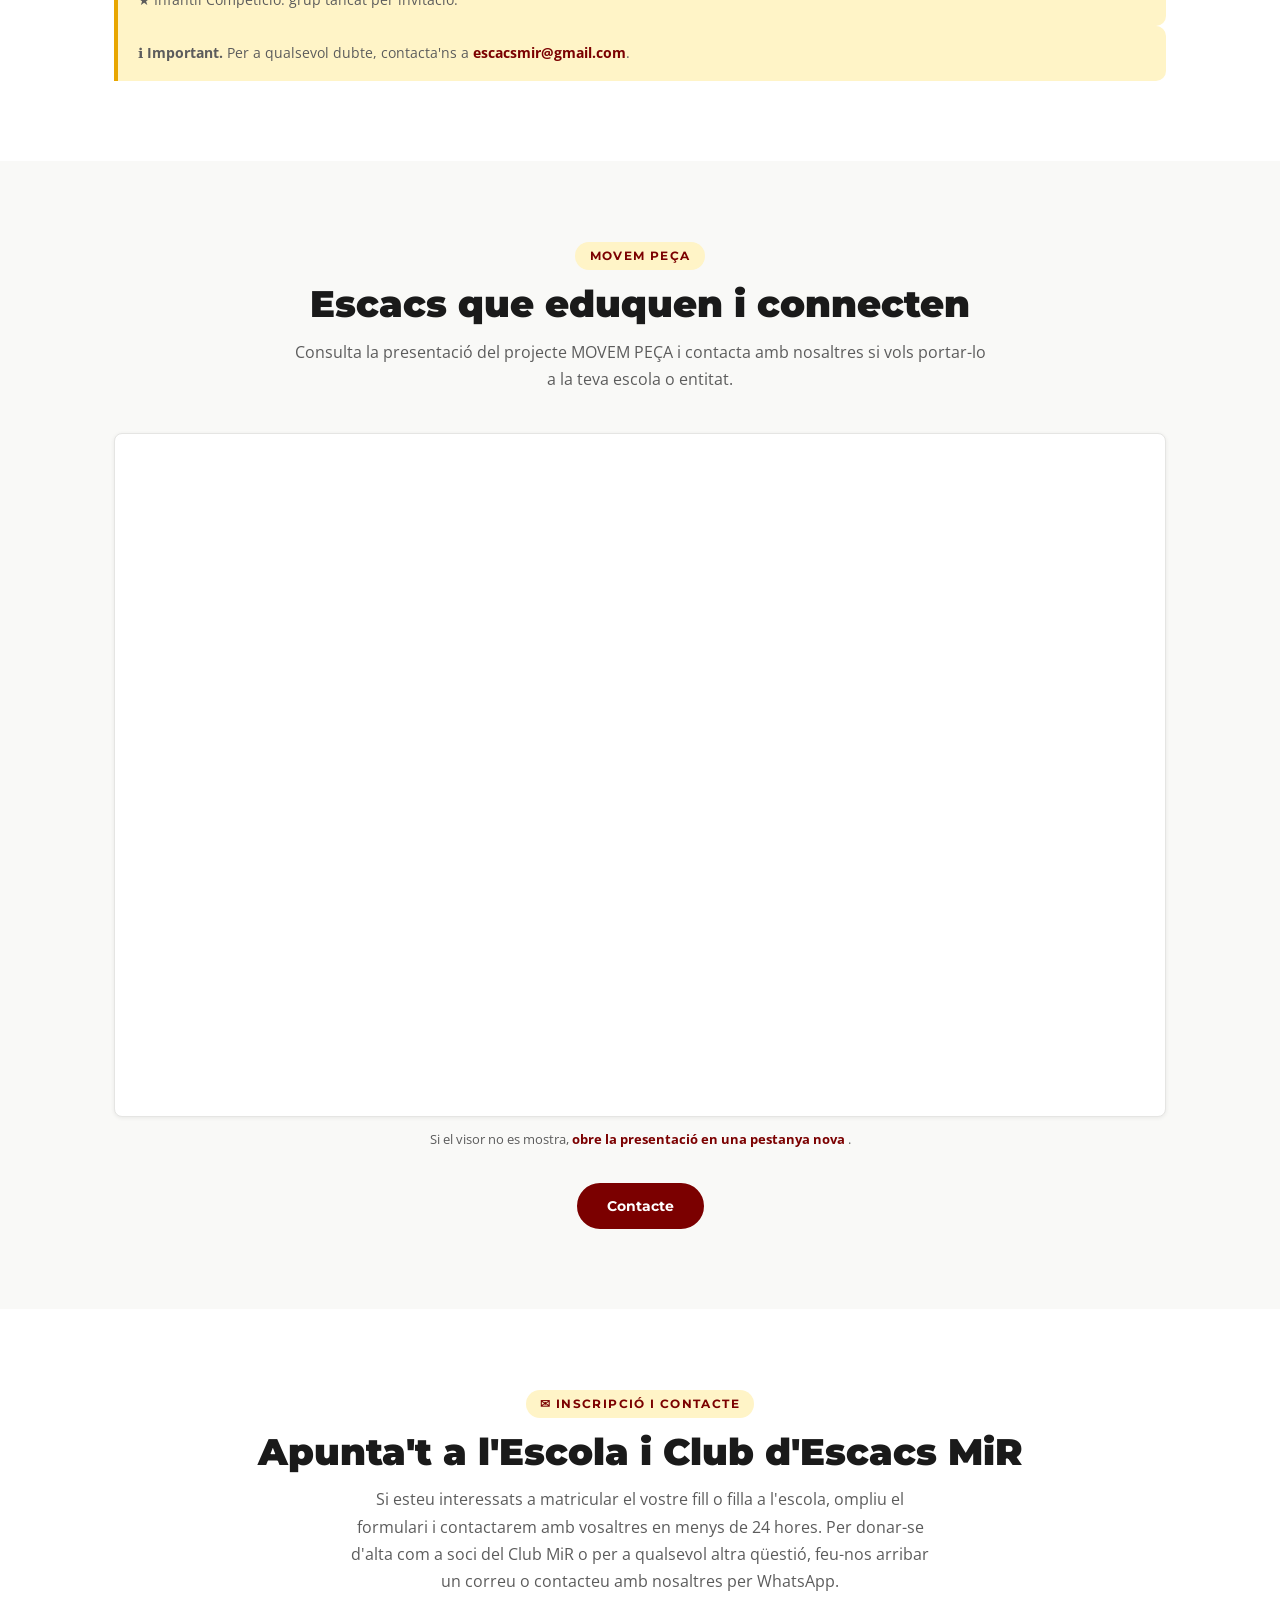
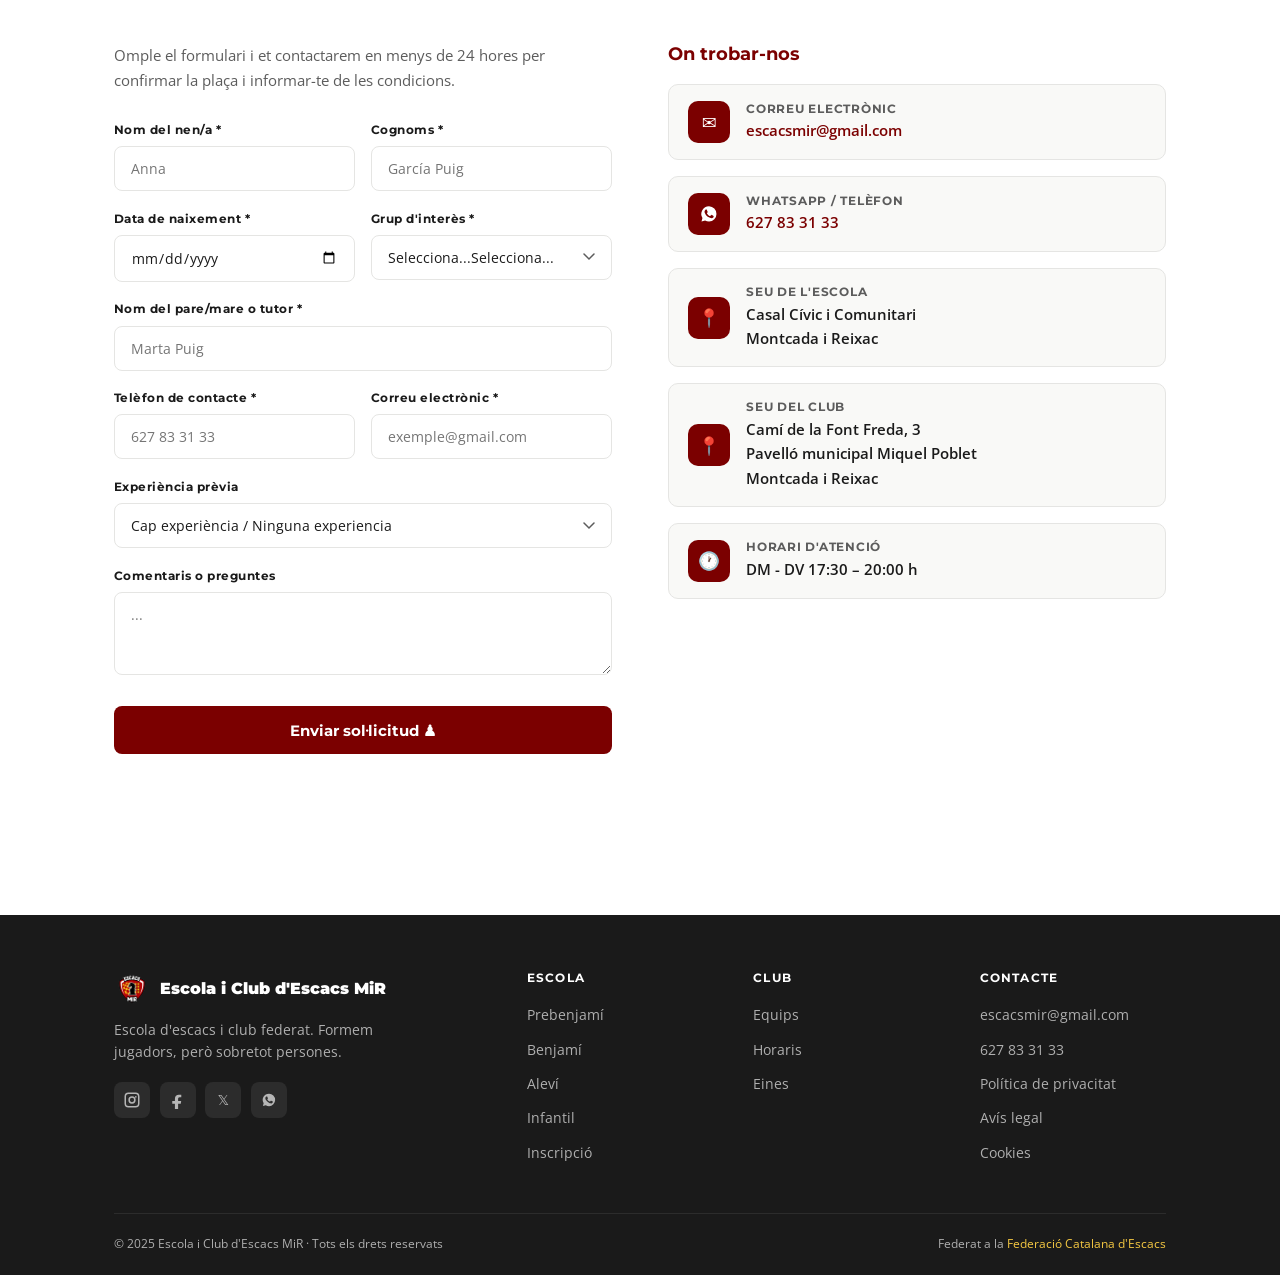
==== commit 2b72f19e: "feat: afegeix apartat Movem Peca" ====
--- a/index.html
+++ b/index.html
@@ -28,6 +28,7 @@
   <link rel="stylesheet" href="css/sections/competicio.css" />
   <link rel="stylesheet" href="css/sections/beneficis.css" />
   <link rel="stylesheet" href="css/sections/horaris.css" />
+  <link rel="stylesheet" href="css/sections/movem-peca.css" />
   <link rel="stylesheet" href="css/sections/contacte.css" />
   <link rel="stylesheet" href="css/sections/overlays.css" />
 </head>
@@ -52,6 +53,7 @@
       <li><a href="beneficis.html"><span class="ca">Beneficis</span><span class="es">Beneficios</span></a></li>
       <li><a href="xarxes.html"><span class="ca">Xarxes</span><span class="es">Redes</span></a></li>
       <li><a href="#horaris"><span class="ca">Horaris</span><span class="es">Horarios</span></a></li>
+      <li><a href="#movem-peca">Movem Peça</a></li>
       <li><a href="#contacte"><span class="ca">Contacte</span><span class="es">Contacto</span></a></li>
     </ul>
 
@@ -82,6 +84,7 @@
     <li><a href="beneficis.html"><span class="ca">Beneficis</span><span class="es">Beneficios</span></a></li>
     <li><a href="xarxes.html"><span class="ca">Xarxes</span><span class="es">Redes</span></a></li>
     <li><a href="#horaris"><span class="ca">Horaris</span><span class="es">Horarios</span></a></li>
+    <li><a href="#movem-peca">Movem Peça</a></li>
     <li><a href="#contacte"><span class="ca">Contacte</span><span class="es">Contacto</span></a></li>
   </ul>
   <a href="#contacte" class="btn btn-maroon">
@@ -587,6 +590,118 @@
 
 
 <!-- ── CONTACTE / INSCRIPCIÓ ── -->
+<!-- MOVEM PEÇA -->
+<section class="movem-peca" id="movem-peca">
+  <div class="container">
+    <div class="movem-peca-header">
+      <div class="section-eyebrow">Movem Peça</div>
+      <h2 class="section-title">
+        <span class="ca">Escacs que eduquen i connecten</span>
+        <span class="es">Ajedrez que educa y conecta</span>
+      </h2>
+      <p class="section-sub">
+        <span class="ca">Consulta la presentació del projecte MOVEM PEÇA i contacta amb nosaltres si vols portar-lo a la teva escola o entitat.</span>
+        <span class="es">Consulta la presentación del proyecto MOVEM PEÇA y contacta con nosotros si quieres llevarlo a tu escuela o entidad.</span>
+      </p>
+    </div>
+
+    <div class="pdf-viewer">
+      <iframe
+        src="assets/presentacio-movem-peca.pdf#toolbar=1&navpanes=0&view=FitH"
+        title="Presentació del projecte MOVEM PEÇA"
+        loading="lazy"
+      ></iframe>
+    </div>
+    <p class="pdf-fallback">
+      <span class="ca">Si el visor no es mostra, </span>
+      <span class="es">Si el visor no se muestra, </span>
+      <a href="assets/presentacio-movem-peca.pdf" target="_blank" rel="noopener">
+        <span class="ca">obre la presentació en una pestanya nova</span>
+        <span class="es">abre la presentación en una pestaña nueva</span>
+      </a>.
+    </p>
+
+    <div class="movem-contact">
+      <button
+        class="btn btn-maroon movem-contact-toggle"
+        id="movemContactToggle"
+        type="button"
+        aria-expanded="false"
+        aria-controls="movemContactForm"
+      >
+        <span class="ca">Contacte</span>
+        <span class="es">Contacto</span>
+      </button>
+
+      <div class="movem-form-wrap" id="movemContactForm" hidden>
+        <form action="https://formspree.io/f/mlgypgpg" method="POST" id="movemForm">
+          <input type="hidden" name="_subject" value="Consulta sobre MOVEM PEÇA" />
+          <input class="form-honeypot" type="text" name="_gotcha" tabindex="-1" autocomplete="off" />
+
+          <div class="form-row">
+            <div class="form-group">
+              <label for="movemInterested">
+                <span class="ca">Persona, escola o entitat interessada</span>
+                <span class="es">Persona, escuela o entidad interesada</span>
+              </label>
+              <input id="movemInterested" name="persona_o_escola" type="text" required />
+            </div>
+            <div class="form-group">
+              <label for="movemContactName">
+                <span class="ca">Persona de contacte</span>
+                <span class="es">Persona de contacto</span>
+              </label>
+              <input id="movemContactName" name="persona_de_contacte" type="text" required />
+            </div>
+          </div>
+
+          <div class="form-row">
+            <div class="form-group">
+              <label for="movemEmail">
+                <span class="ca">Correu de resposta</span>
+                <span class="es">Correo de respuesta</span>
+              </label>
+              <input id="movemEmail" name="email" type="email" autocomplete="email" required />
+            </div>
+            <div class="form-group">
+              <label for="movemSubject">
+                <span class="ca">Assumpte</span>
+                <span class="es">Asunto</span>
+              </label>
+              <input id="movemSubject" name="assumpte" type="text" required />
+            </div>
+          </div>
+
+          <div class="form-group">
+            <label for="movemMessage">
+              <span class="ca">Missatge</span>
+              <span class="es">Mensaje</span>
+            </label>
+            <textarea id="movemMessage" name="missatge" rows="6" required aria-describedby="movemWordCount"></textarea>
+            <p class="word-count" id="movemWordCount" aria-live="polite">
+              <span id="movemWordNumber">0</span>/100
+              <span class="ca">paraules</span>
+              <span class="es">palabras</span>
+            </p>
+          </div>
+
+          <label class="movem-privacy">
+            <input type="checkbox" name="accepta_privacitat" value="Sí" required />
+            <span class="ca">He llegit i accepto la <a href="politica-privacitat.html">política de privacitat</a>.</span>
+            <span class="es">He leído y acepto la <a href="politica-privacitat.html">política de privacidad</a>.</span>
+          </label>
+
+          <button class="form-submit" type="submit">
+            <span class="ca">Enviar consulta</span>
+            <span class="es">Enviar consulta</span>
+          </button>
+        </form>
+      </div>
+    </div>
+  </div>
+</section>
+
+
 <section class="contacte" id="contacte">
   <div class="container">
     <div class="contacte-header">
@@ -600,7 +715,7 @@
       </h2>
       <p class="section-sub">
         <span class="ca">Si esteu interessats a matricular el vostre fill o filla a l'escola, ompliu el formulari i contactarem amb vosaltres en menys de 24 hores. Per donar-se d'alta com a soci del Club MiR o per a qualsevol altra qüestió, feu-nos arribar un correu o contacteu amb nosaltres per WhatsApp.</span>
-        <span class="es">Si estáis interesados en matricular a vuestro hijo en la escuela, rellenad el formulario y contactaremos con vosotros en menos de 24 horas. Para cualquier otra cuestión, enviadnos un correo o contactad con nosotros por WhatsApp.</span>
+        <span class="es">Si estáis interesados en matricular a vuestro hijo en la escuela, rellenad el formulario y contactaremos con vosotros en menos de 24 horas. Para darse de alta como socio del Club MiR o para cualquier otra cuestión, enviadnos un correo o contactad con nosotros por WhatsApp.</span>
       </p>
     </div>
 
--- a/css/layout/nav.css
+++ b/css/layout/nav.css
@@ -40,7 +40,7 @@
 .nav-links {
   display: flex;
   align-items: center;
-  gap: 1.6rem;
+  gap: 1rem;
 }
 .nav-links a {
   font-family: 'Montserrat', sans-serif;
@@ -50,6 +50,7 @@
   letter-spacing: .03em;
   transition: color .18s;
   position: relative;
+  white-space: nowrap;
 }
 .nav-links a::after {
   content: '';
--- a/css/sections/movem-peca.css
+++ b/css/sections/movem-peca.css
@@ -0,0 +1,116 @@
+/* MOVEM PEÇA */
+.movem-peca {
+  padding: var(--sec-py) 0;
+  background: var(--bg);
+}
+
+.movem-peca-header {
+  text-align: center;
+  margin-bottom: 2.5rem;
+}
+
+.movem-peca-header .section-sub {
+  max-width: 700px;
+  margin: 0 auto;
+}
+
+.pdf-viewer {
+  width: 100%;
+  height: min(76vh, 760px);
+  min-height: 540px;
+  overflow: hidden;
+  border: 1px solid var(--border);
+  border-radius: 8px;
+  background: var(--white);
+  box-shadow: var(--shadow-s);
+}
+
+.pdf-viewer iframe {
+  width: 100%;
+  height: 100%;
+  border: 0;
+}
+
+.pdf-fallback {
+  margin-top: .75rem;
+  text-align: center;
+  color: var(--text-m);
+  font-size: .82rem;
+}
+
+.pdf-fallback a {
+  color: var(--maroon);
+  font-weight: 700;
+}
+
+.movem-contact {
+  margin-top: 2rem;
+  text-align: center;
+}
+
+.movem-contact-toggle[aria-expanded="true"] {
+  background: var(--maroon-d);
+}
+
+.movem-form-wrap {
+  max-width: 760px;
+  margin: 1.5rem auto 0;
+  padding: 1.5rem;
+  text-align: left;
+  background: var(--white);
+  border: 1px solid var(--border);
+  border-radius: 8px;
+  box-shadow: var(--shadow-s);
+}
+
+.movem-form-wrap[hidden] {
+  display: none;
+}
+
+.form-honeypot {
+  position: absolute;
+  left: -9999px;
+}
+
+.word-count {
+  margin-top: .35rem;
+  color: var(--text-m);
+  font-size: .78rem;
+  text-align: right;
+}
+
+.word-count.is-over {
+  color: var(--maroon);
+  font-weight: 700;
+}
+
+.movem-privacy {
+  display: flex;
+  align-items: flex-start;
+  gap: .6rem;
+  margin: .25rem 0 1rem;
+  color: var(--text-m);
+  font-size: .82rem;
+  line-height: 1.5;
+}
+
+.movem-privacy input {
+  margin-top: .2rem;
+  accent-color: var(--maroon);
+}
+
+.movem-privacy a {
+  color: var(--maroon);
+  font-weight: 600;
+}
+
+@media (max-width: 768px) {
+  .pdf-viewer {
+    height: 68vh;
+    min-height: 430px;
+  }
+
+  .movem-form-wrap {
+    padding: 1.2rem;
+  }
+}
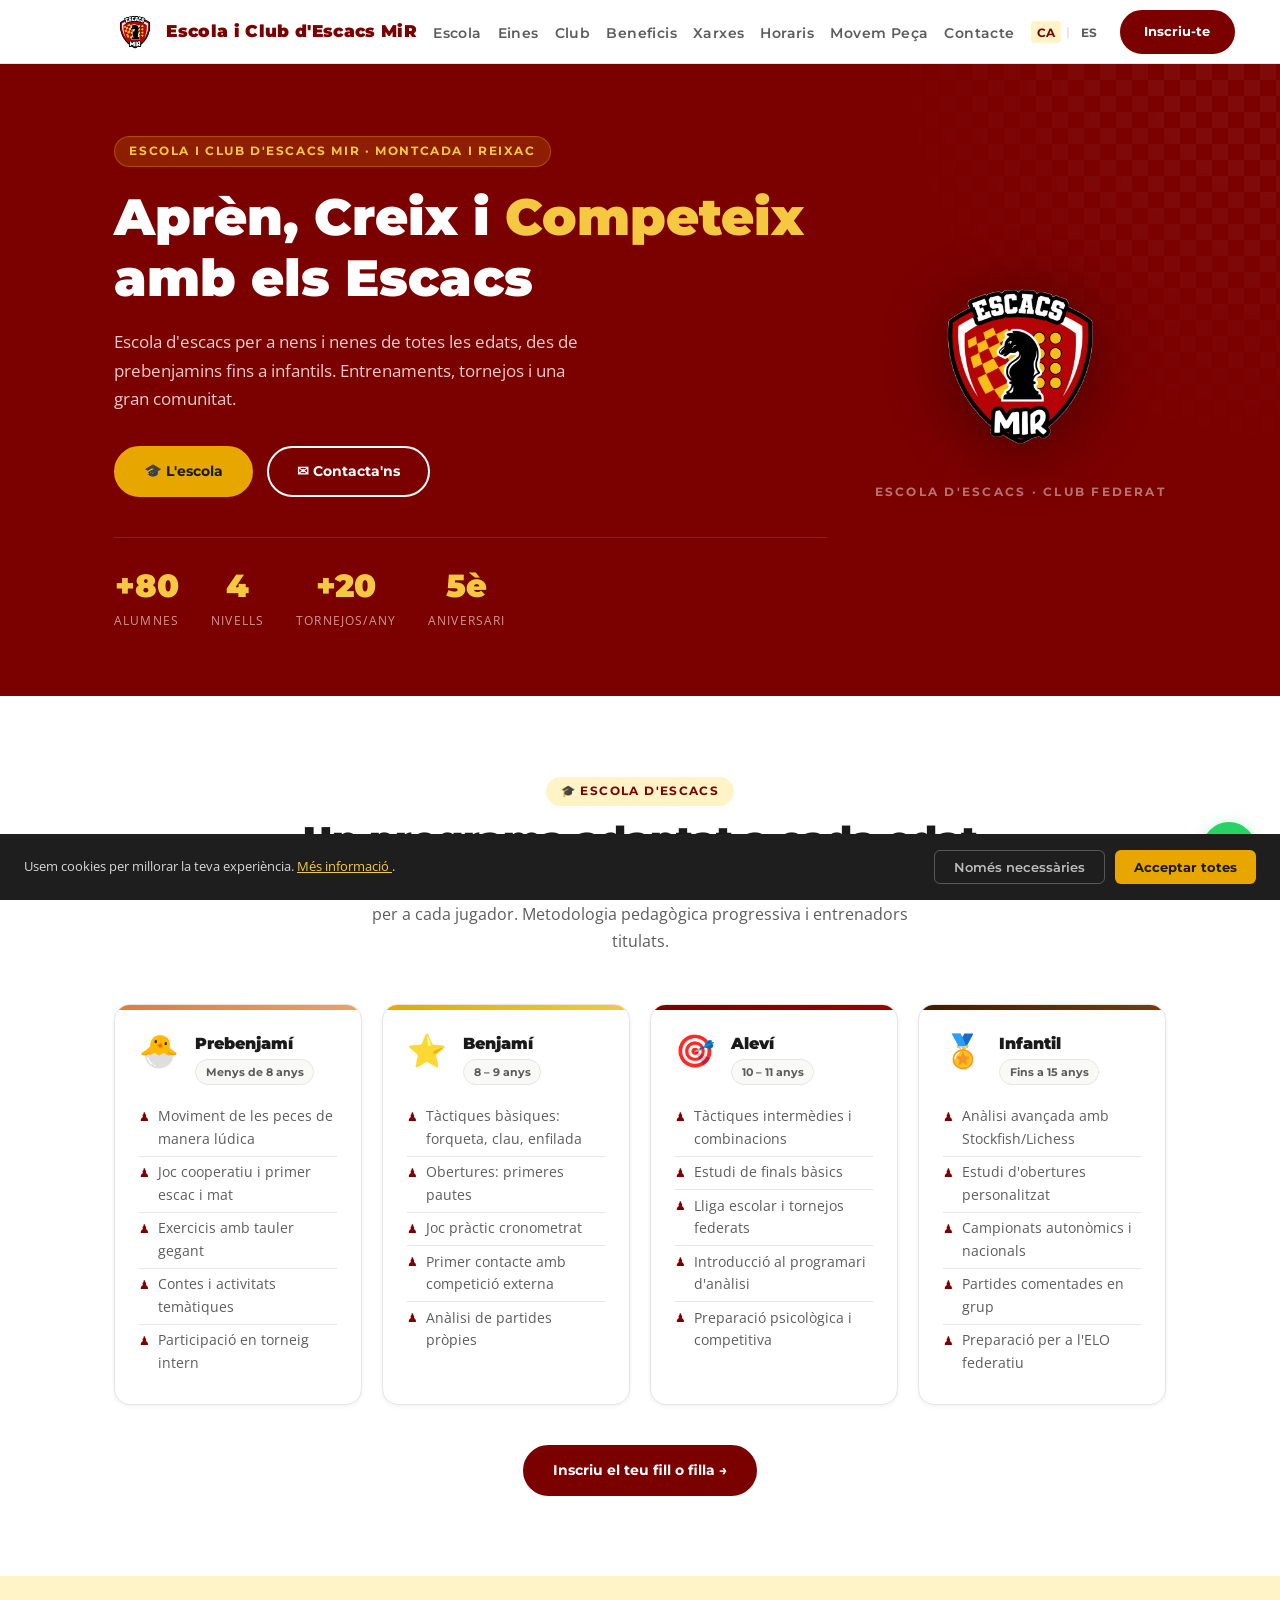
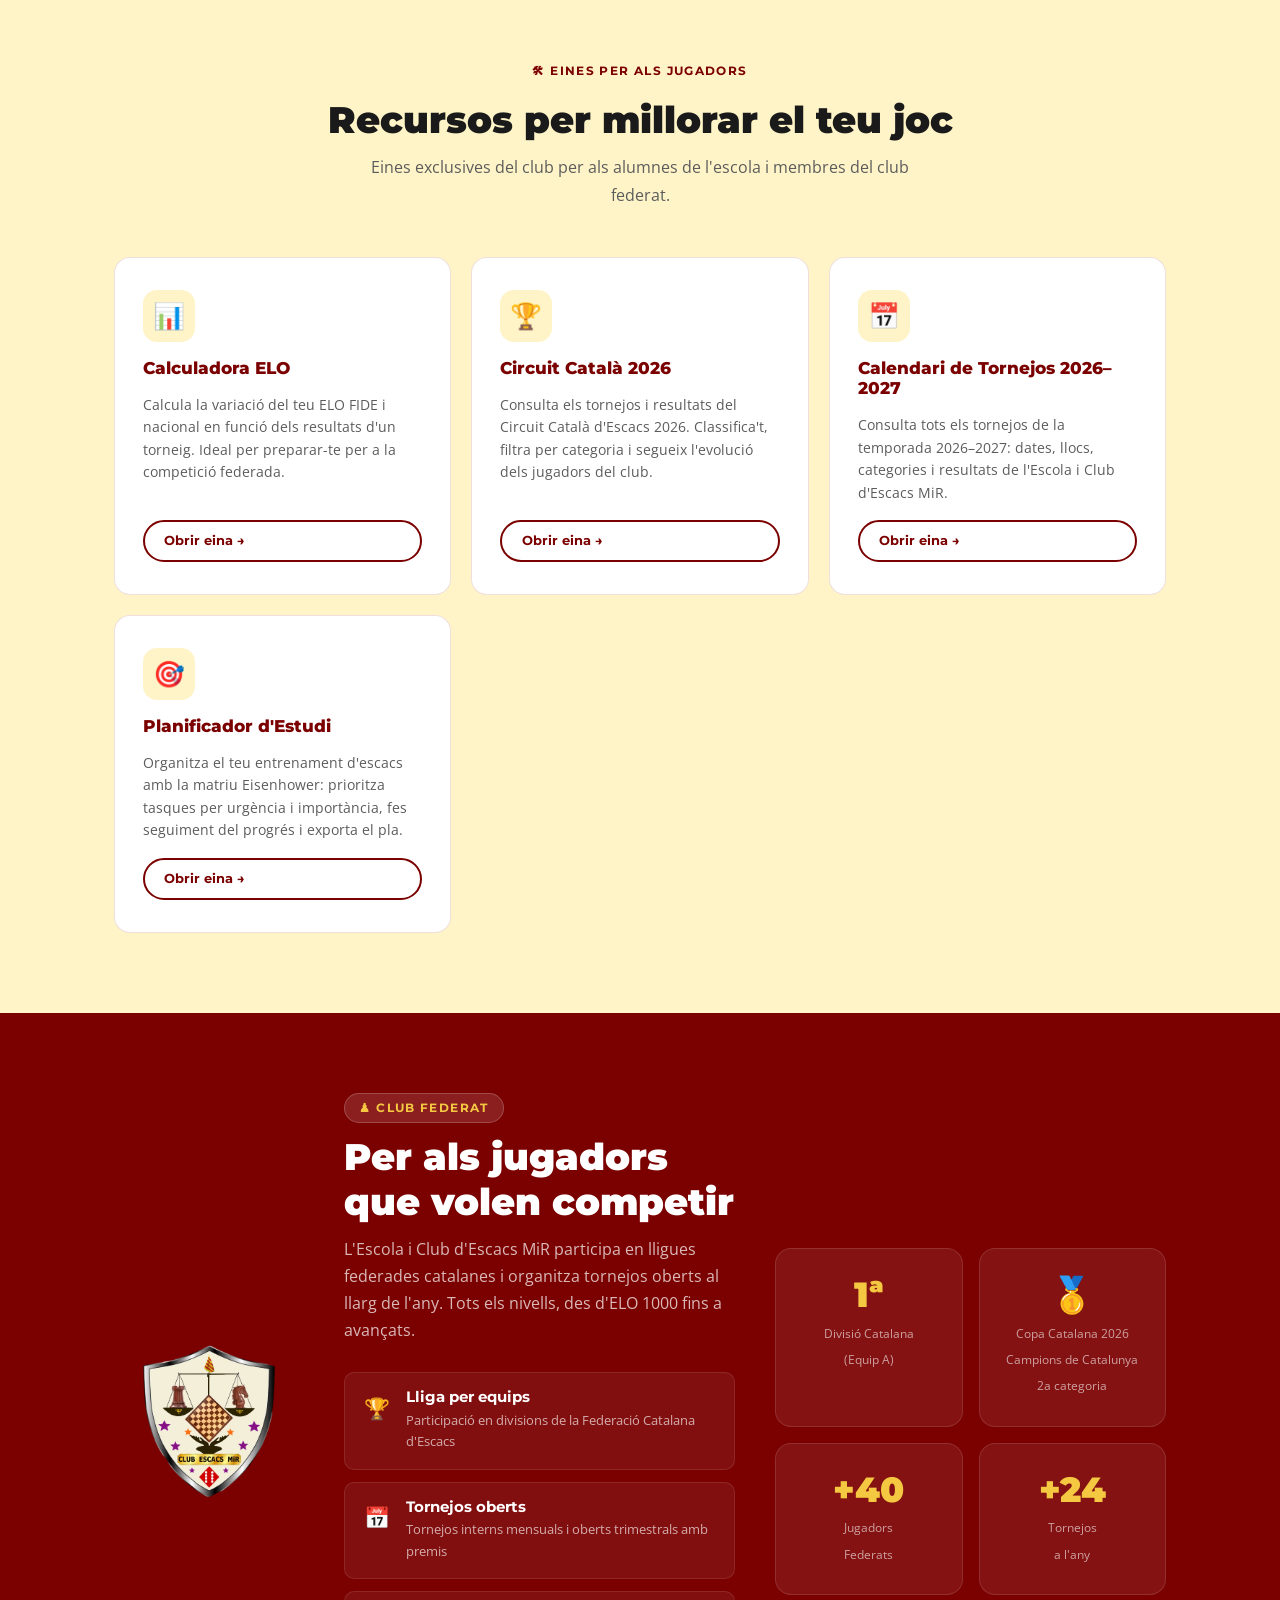
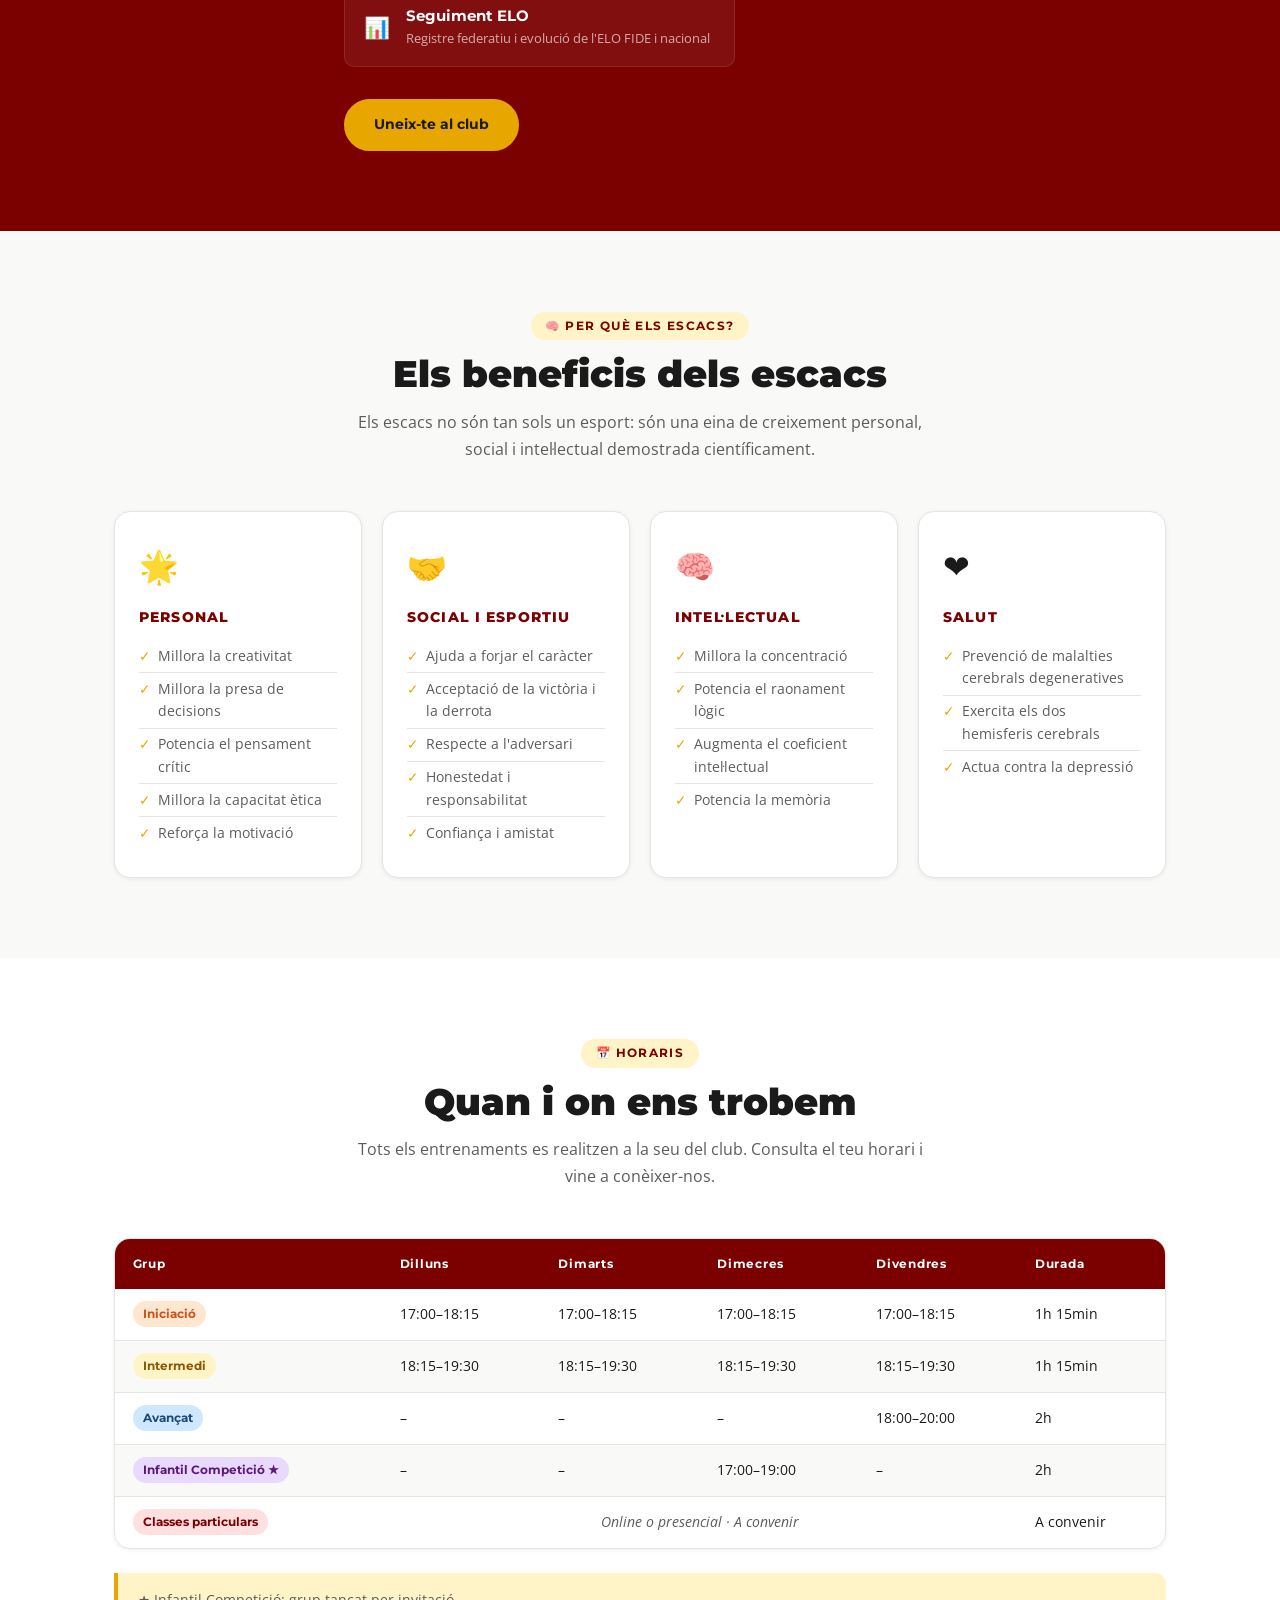
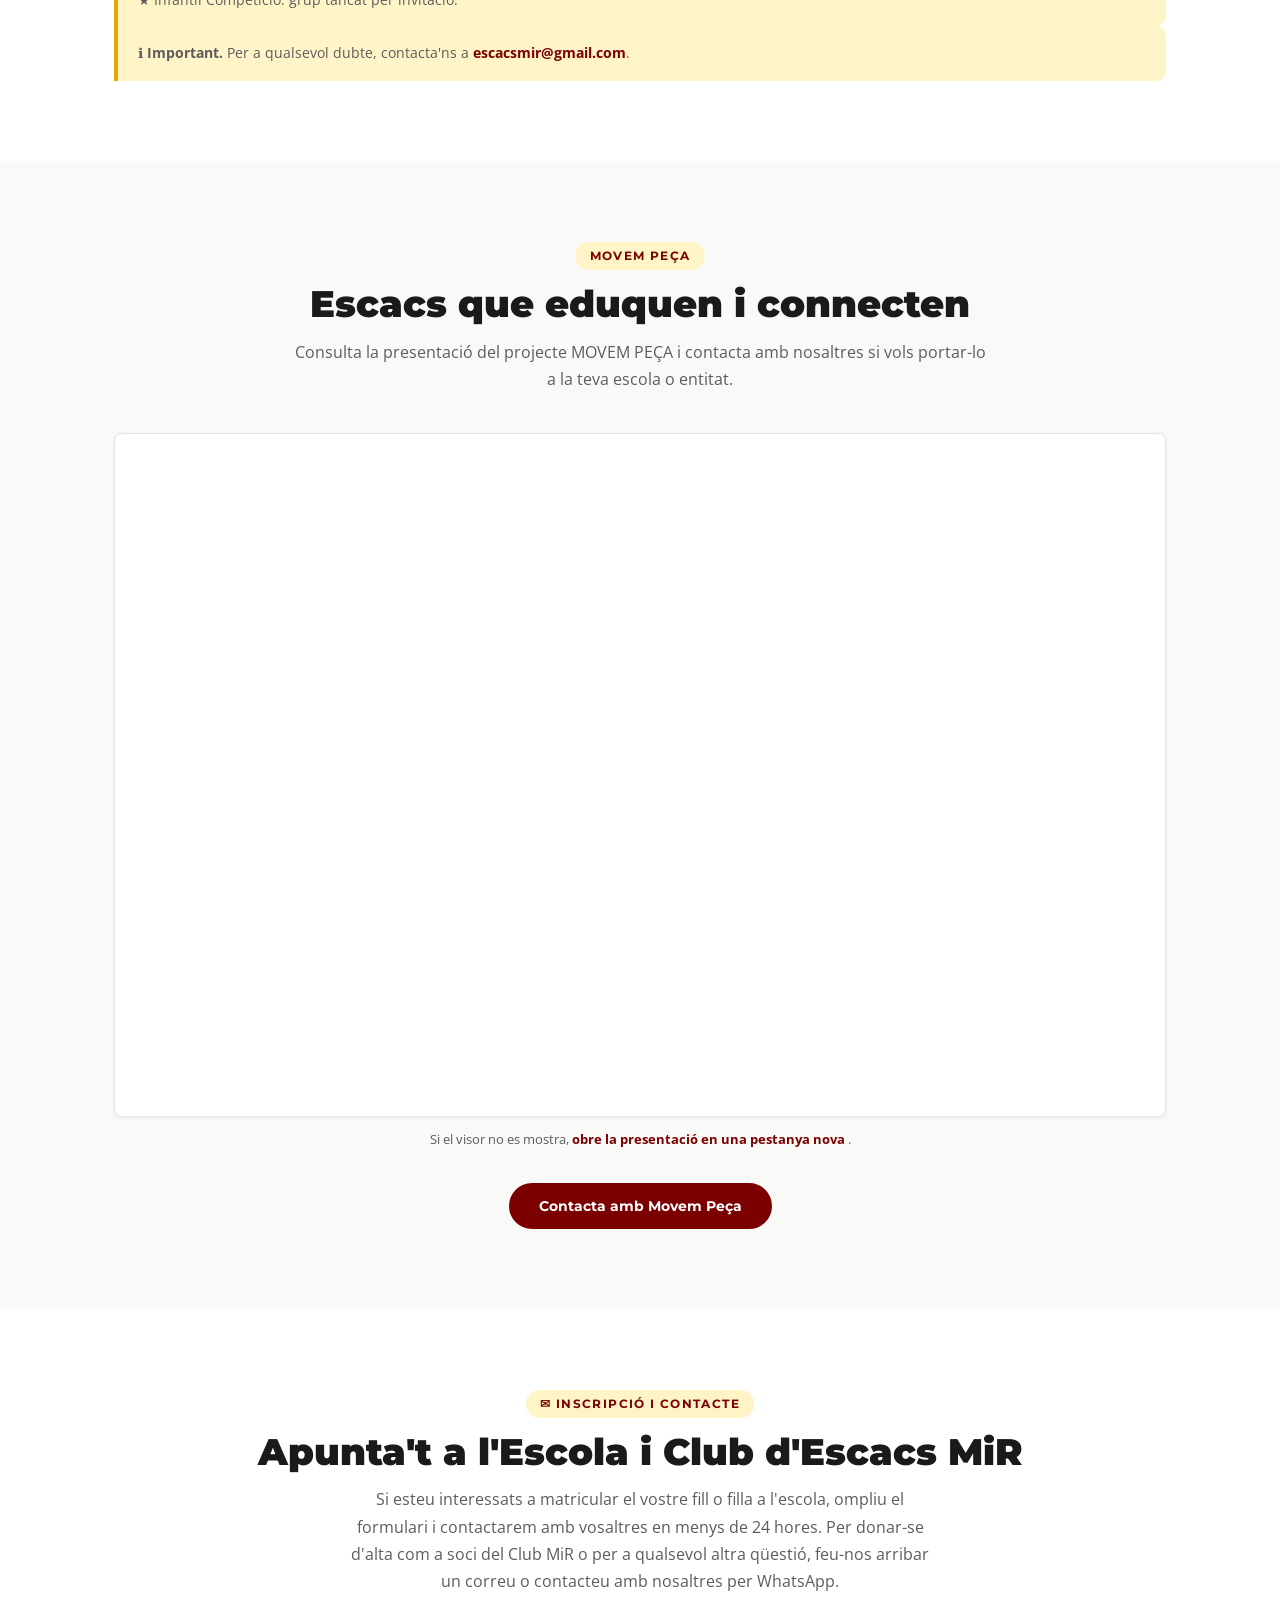
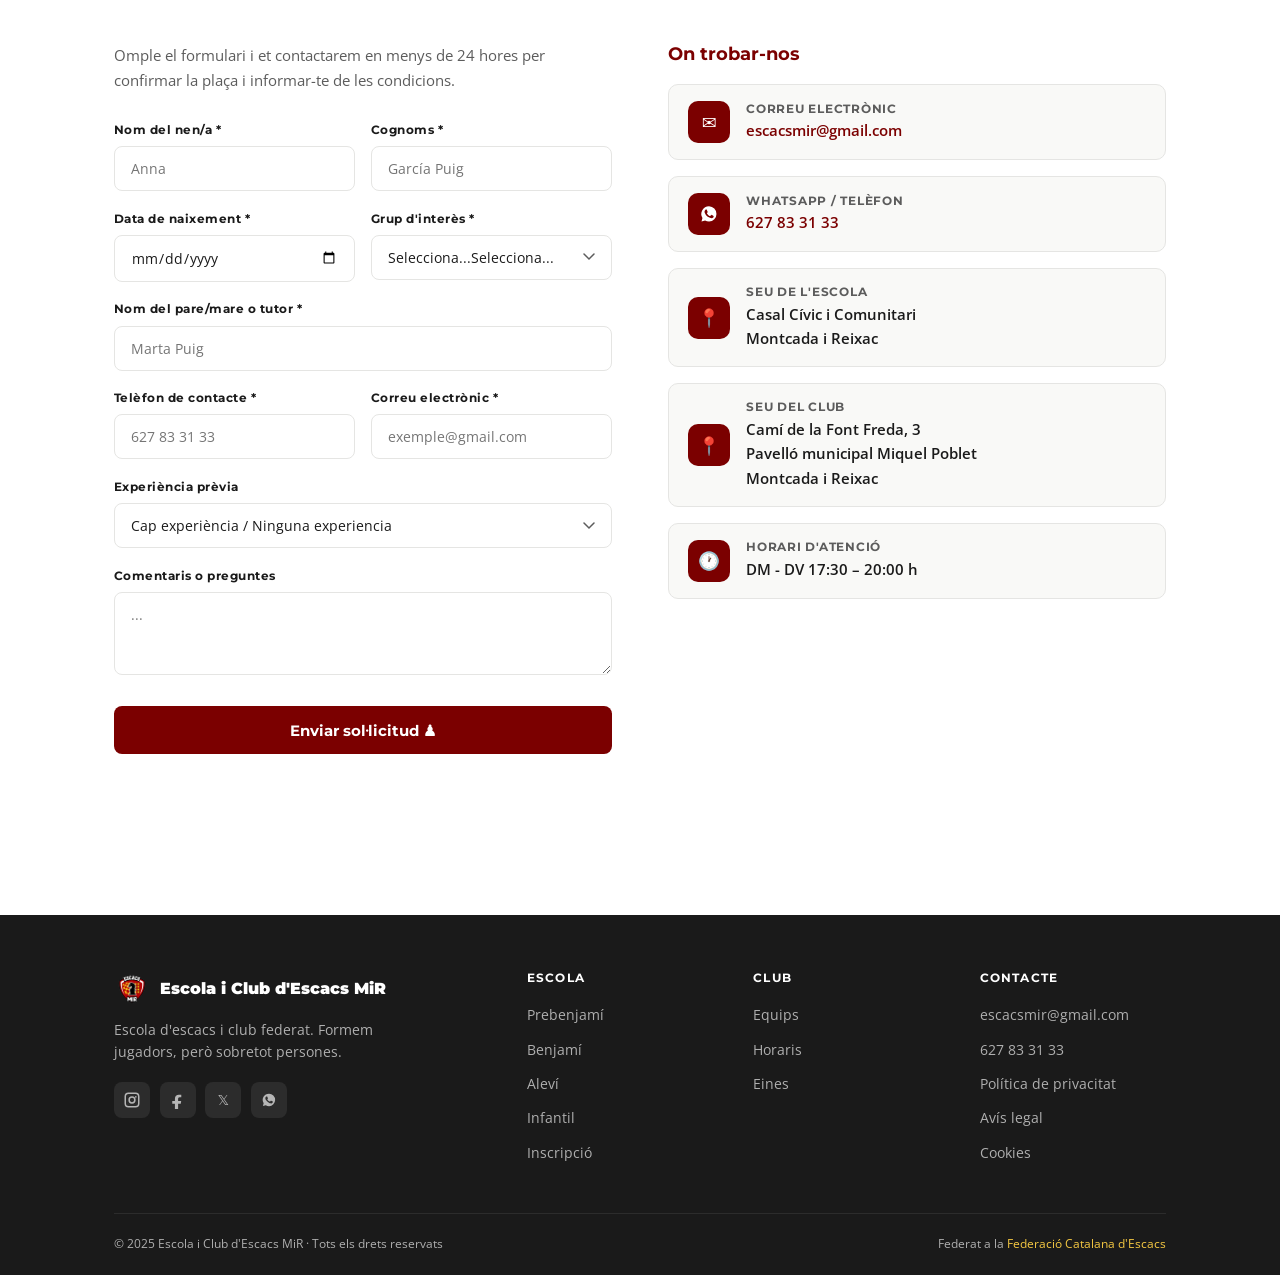
==== commit 781b43d2: "fix: actualitza boto de contacte Movem Peca" ====
--- a/index.html
+++ b/index.html
@@ -629,8 +629,8 @@
         aria-expanded="false"
         aria-controls="movemContactForm"
       >
-        <span class="ca">Contacte</span>
-        <span class="es">Contacto</span>
+        <span class="ca">Contacta amb Movem Peça</span>
+        <span class="es">Contacta con Movem Peça</span>
       </button>
 
       <div class="movem-form-wrap" id="movemContactForm" hidden>
@@ -641,8 +641,8 @@
           <div class="form-row">
             <div class="form-group">
               <label for="movemInterested">
-                <span class="ca">Persona, escola o entitat interessada</span>
-                <span class="es">Persona, escuela o entidad interesada</span>
+                <span class="ca">Escola o entitat interessada</span>
+                <span class="es">Escuela o entidad interesada</span>
               </label>
               <input id="movemInterested" name="persona_o_escola" type="text" required />
             </div>
